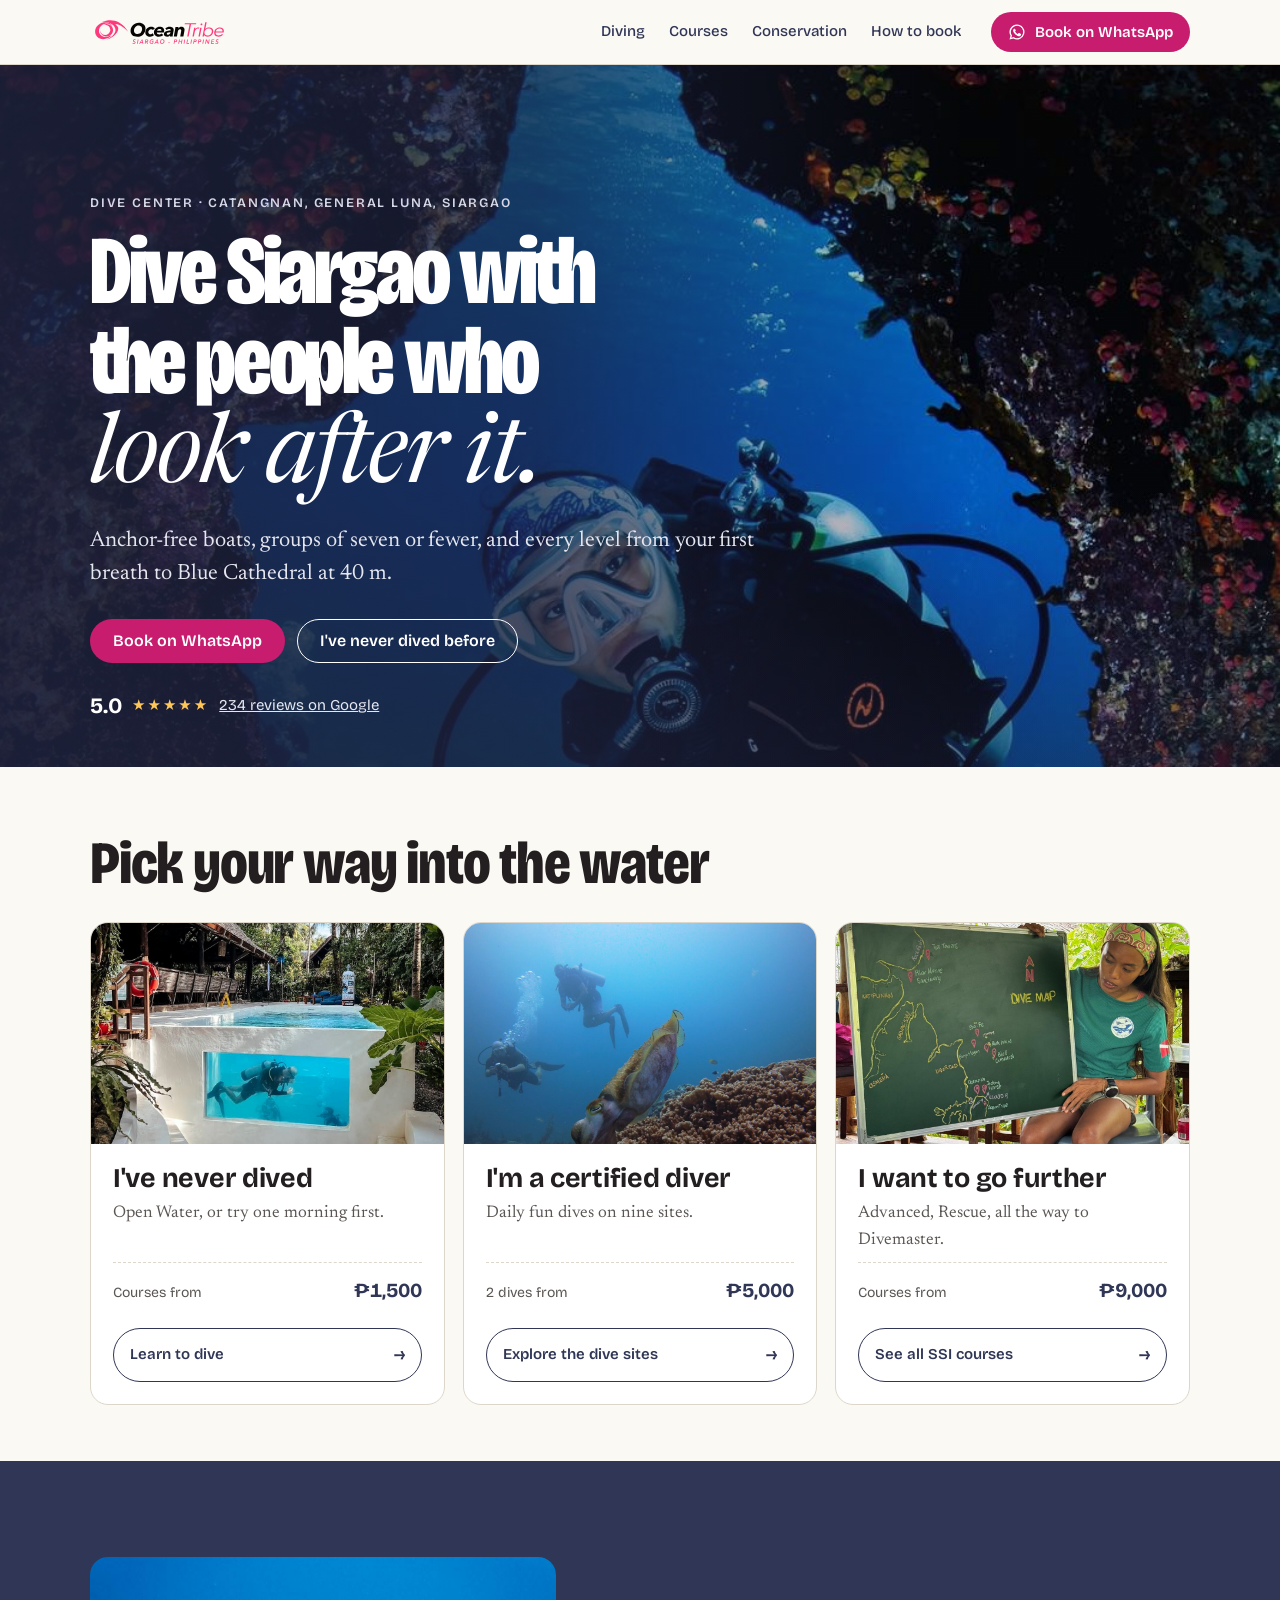
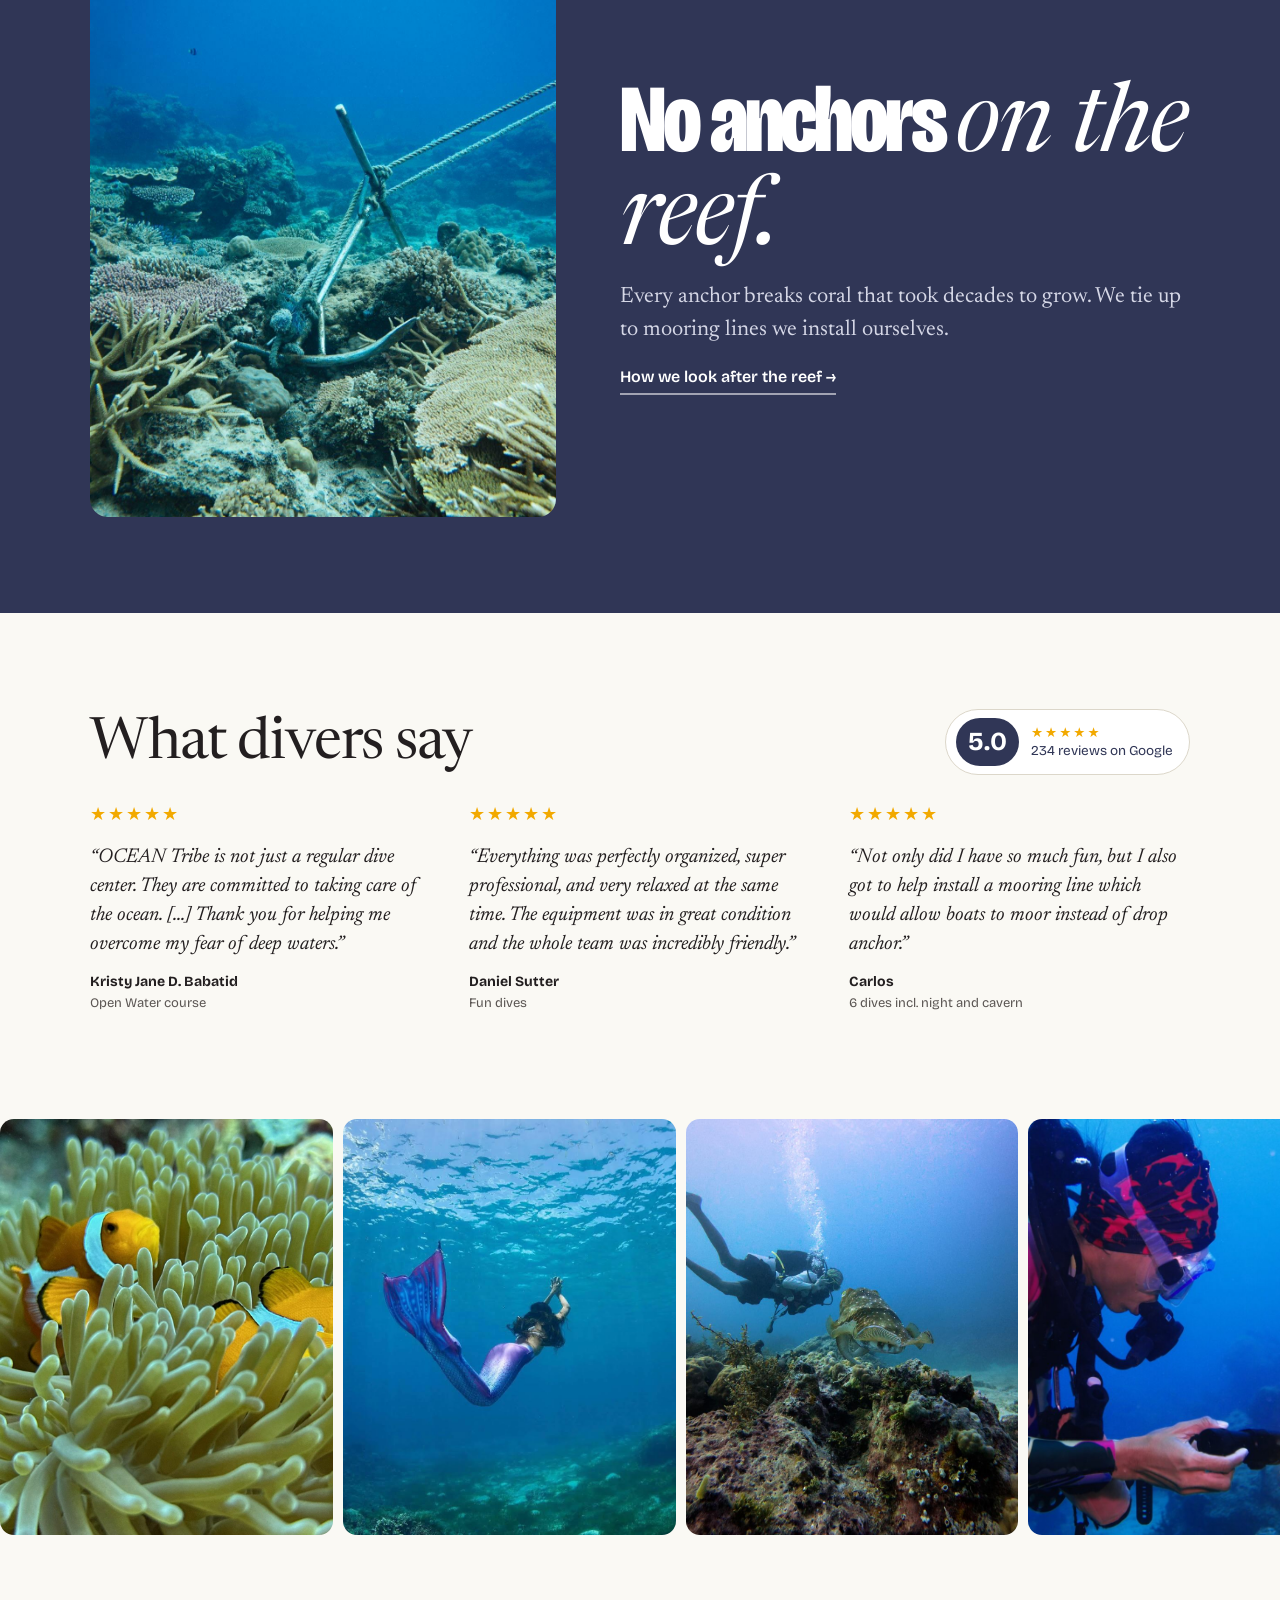
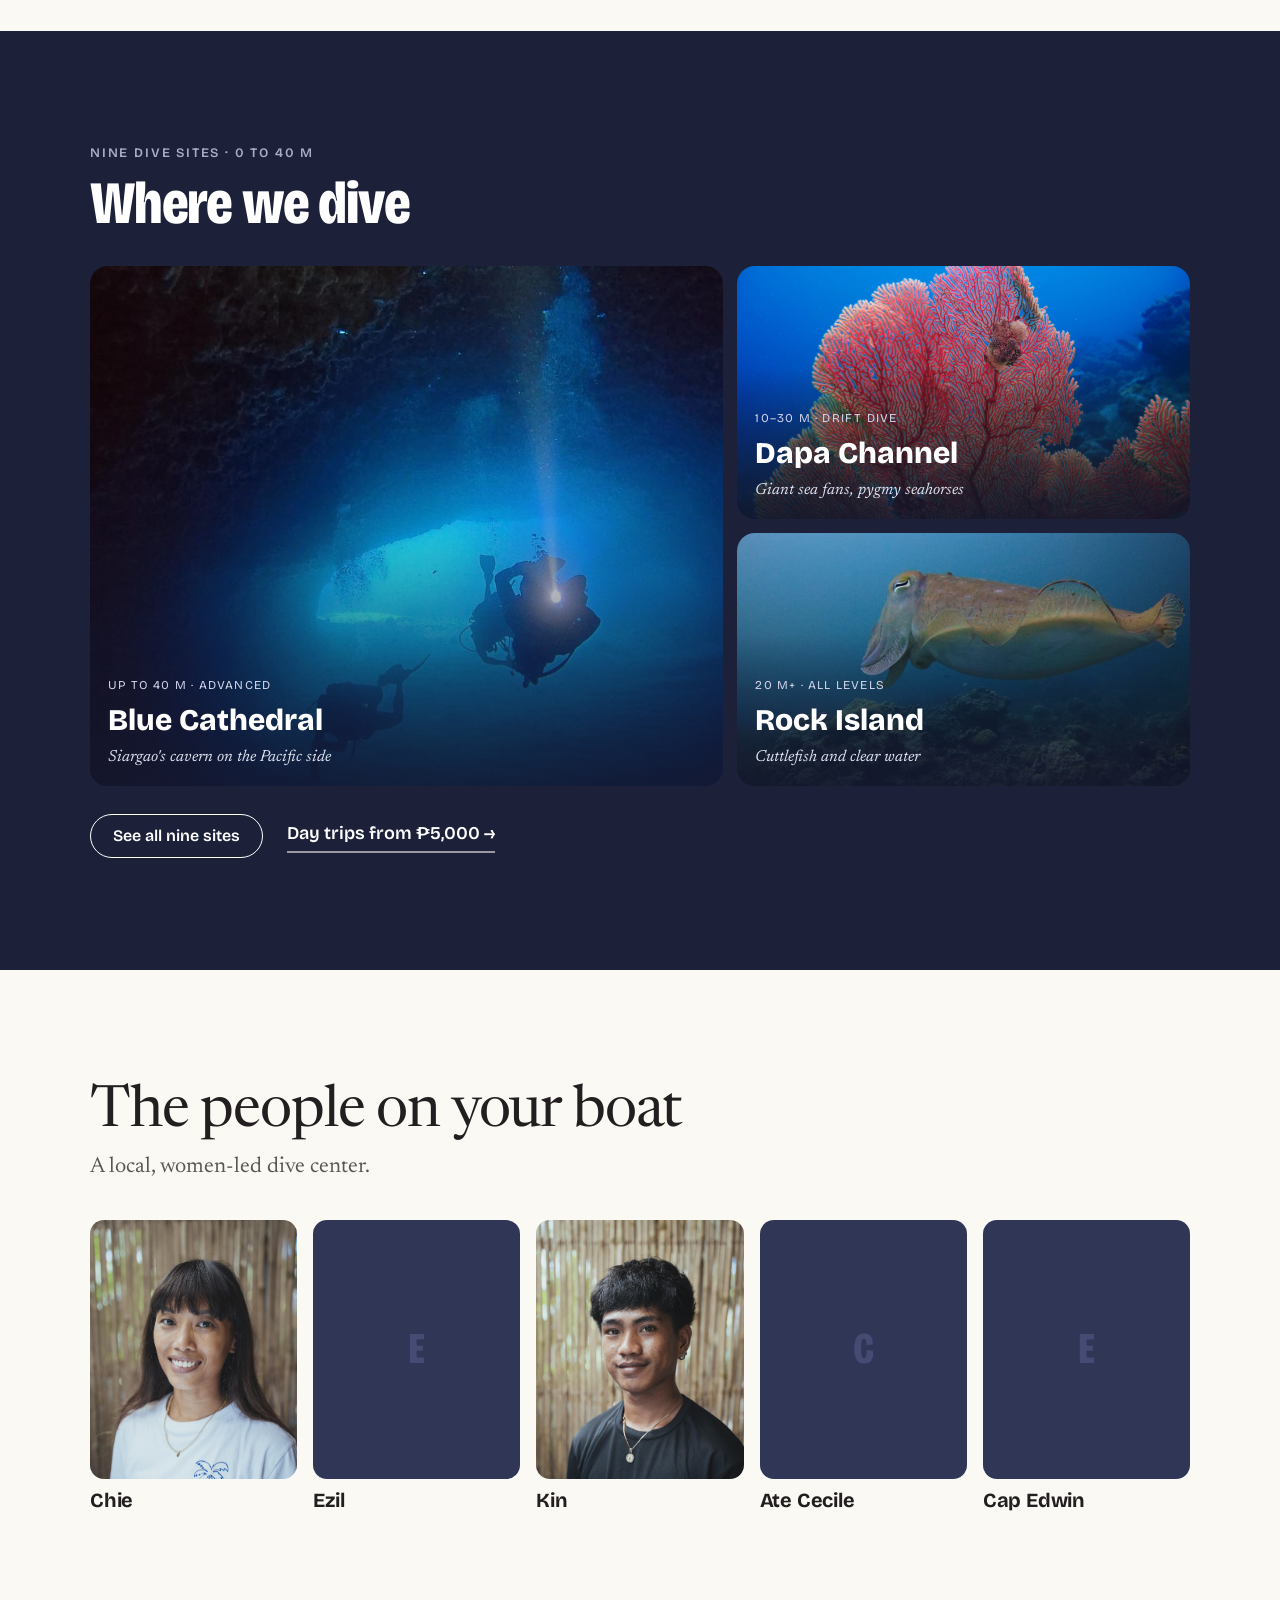
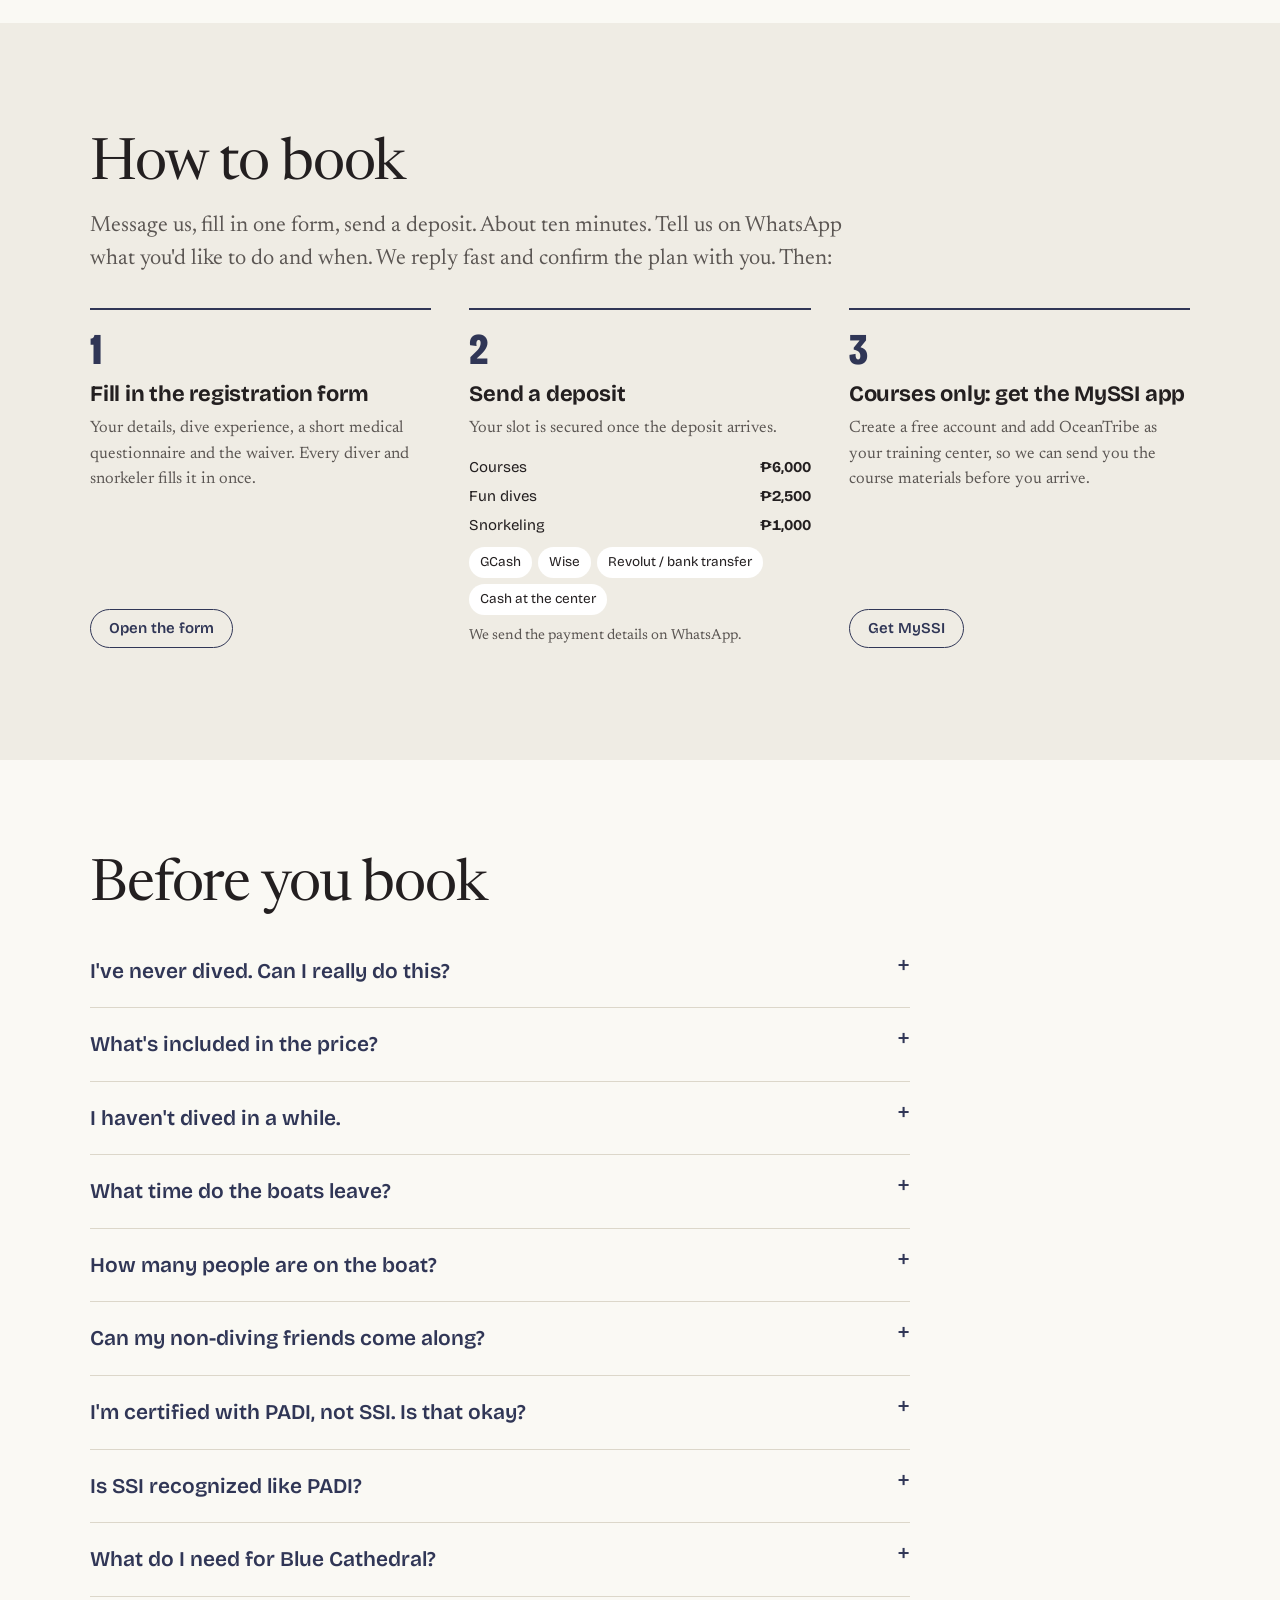
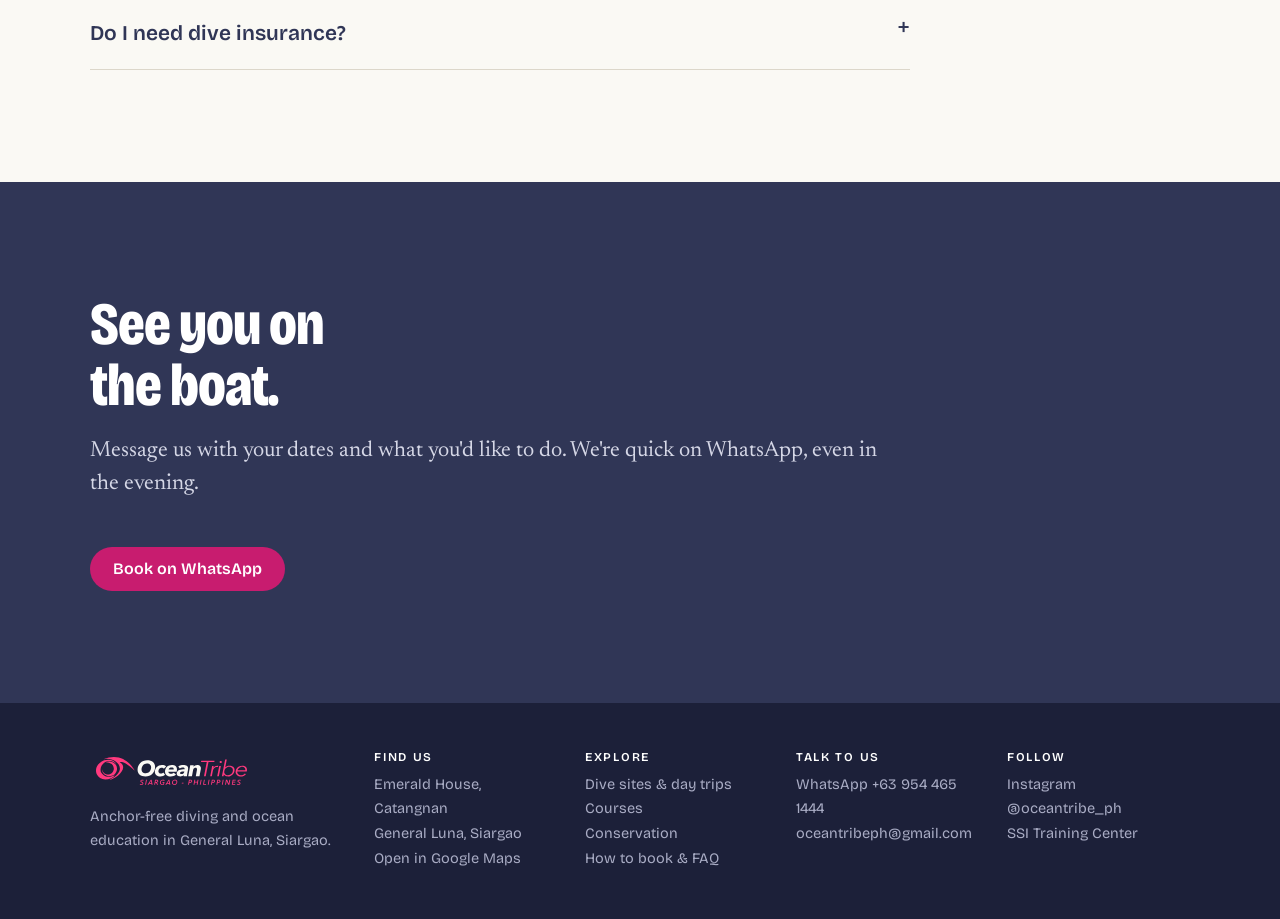
==== index.html @ 2aad30b2 "Home page: add doctype and mobile viewport Co-Authored-By: Claude Opus 5.5 <noreply@anthropic.com> C" ====
<!doctype html>
<html lang="en"><head><meta charset="utf-8"><meta name="viewport" content="width=device-width,initial-scale=1,viewport-fit=cover"><title>OceanTribe Siargao</title>
<meta name="description" content="Dive Siargao with OceanTribe: anchor-free boats, small groups, SSI courses from Try Scuba to Divemaster, in Catangnan, General Luna.">
<link rel="icon" href="img/logo-mark.svg" type="image/svg+xml">
<link rel="preconnect" href="https://fonts.googleapis.com">
<link rel="preconnect" href="https://fonts.gstatic.com" crossorigin>
<link rel="stylesheet" href="https://fonts.googleapis.com/css2?family=Bricolage+Grotesque:opsz,wdth,wght@12..96,75..100,300..800&family=Newsreader:ital,opsz,wght@0,6..72,300..600;1,6..72,300..500&display=swap">
<link rel="stylesheet" href="styles.css">
</head><body>
<header class="site-head">
  <div class="wrap head-row">
    <a class="logo" href="index.html" aria-label="OceanTribe Siargao, back to top"><img src="img/logo-wide-siargao-dark.svg" alt="OceanTribe Siargao"></a>
    <nav class="nav" aria-label="Main">
      <a href="diving.html">Diving</a>
      <a href="courses.html">Courses</a>
      <a href="conservation.html">Conservation</a>
      <a href="index.html#book">How to book</a>
    </nav>
    <a class="btn btn-wa" href="https://wa.me/639544651444?text=Hi%20OceanTribe!%20I%27d%20like%20to%20book%20a%20dive." target="_blank" rel="noopener">
      <svg viewBox="0 0 24 24" fill="currentColor" aria-hidden="true"><path d="M12 2a10 10 0 0 0-8.6 15.1L2 22l5-1.3A10 10 0 1 0 12 2Zm0 18.2a8.2 8.2 0 0 1-4.2-1.2l-.3-.2-3 .8.8-2.9-.2-.3A8.2 8.2 0 1 1 12 20.2Zm4.5-6.1c-.2-.1-1.5-.7-1.7-.8-.2-.1-.4-.1-.6.1l-.8 1c-.1.2-.3.2-.5.1a6.7 6.7 0 0 1-3.3-2.9c-.2-.4.2-.4.7-1.3.1-.2 0-.3 0-.4l-.8-1.8c-.2-.5-.4-.4-.6-.4h-.5a1 1 0 0 0-.7.3 3 3 0 0 0-.9 2.2 5.2 5.2 0 0 0 1.1 2.7 11.8 11.8 0 0 0 4.5 4c1.7.7 2.3.8 3.2.6.5-.1 1.5-.6 1.7-1.2.2-.6.2-1.1.2-1.2-.1-.1-.3-.2-.5-.3Z"/></svg>
      <span class="lbl-long">Book on WhatsApp</span><span class="lbl-short">Book</span></a>
  </div>
  <nav class="subnav" aria-label="Sections">
    <a href="diving.html">Diving</a><a href="courses.html">Courses</a><a href="conservation.html">Conservation</a><a href="index.html#book">Book</a>
  </nav>
</header>

<main id="top">
<section class="hero" aria-label="Welcome">
    <picture>
      <source media="(min-width: 760px)" srcset="img/p02.jpg">
      <img src="img/p03.jpg" alt="A diver in a pink sea whip garden on a blue Siargao wall">
    </picture>
    <div class="wrap hero-inner">
      <p class="eyebrow">Dive center · Catangnan, General Luna, Siargao</p>
      <h1>Dive Siargao with the people who <em>look after it.</em></h1>
      <p class="lede">Anchor-free boats, groups of seven or fewer, and every level from your first breath to Blue Cathedral at 40 m.</p>
      <div class="hero-cta">
        <a class="btn btn-wa" href="https://wa.me/639544651444?text=Hi%20OceanTribe!%20I%27d%20like%20to%20book%20a%20dive." target="_blank" rel="noopener">Book on WhatsApp</a>
        <a class="btn btn-ghost" href="courses.html">I've never dived before</a>
      </div>
      <p class="stars"><b>5.0</b><span class="s" aria-hidden="true">★★★★★</span><a href="https://www.google.com/maps/place/Ocean+Tribe+Dive+Center/@9.8078009,126.165637,17z/data=!4m6!3m5!1s0x3304090036056f11:0x4c43a69e7b7e8809!8m2!3d9.8102603!4d126.1649299!16s%2Fg%2F11x1c6w_49" target="_blank" rel="noopener">234 reviews on Google</a></p>
    </div>
  </section>

  <section class="wrap doors" aria-labelledby="doors-h">
    <h2 id="doors-h" style="margin-top:10px">Pick your way into the water</h2>
    <div class="door-grid">
      <a class="door" href="courses.html">
        <img src="img/p36.jpg" alt="A student diver seen through the window of the dive center pool" loading="lazy" style="object-position:50% 60%">
        <div class="door-body">
          <h3>I've never dived</h3>
          <p>Open Water, or try one morning first.</p>
          <div class="from"><span>Courses from</span><b class="num">₱1,500</b></div>
          <span class="go">Learn to dive</span>
        </div>
      </a>
      <a class="door" href="diving.html">
        <img src="img/p35.jpg" alt="Two divers following a cuttlefish over the reef" loading="lazy" style="object-position:50% 40%">
        <div class="door-body">
          <h3>I'm a certified diver</h3>
          <p>Daily fun dives on nine sites.</p>
          <div class="from"><span>2 dives from</span><b class="num">₱5,000</b></div>
          <span class="go">Explore the dive sites</span>
        </div>
      </a>
      <a class="door" href="courses.html#go-further">
        <img src="img/p16.jpg" alt="An instructor explaining a dive plan on a chalkboard map" loading="lazy">
        <div class="door-body">
          <h3>I want to go further</h3>
          <p>Advanced, Rescue, all the way to Divemaster.</p>
          <div class="from"><span>Courses from</span><b class="num">₱9,000</b></div>
          <span class="go">See all SSI courses</span>
        </div>
      </a>
    </div>
  </section>
<section class="reef-band" id="reef" aria-labelledby="reef-h">
    <div class="wrap reef-grid">
      <figure class="reef-photo"><img src="img/p25.jpg" alt="A mooring line fixed to a helix anchor on the reef" loading="lazy"></figure>
      <div class="stack">
        
        <p class="big-claim" id="reef-h">No anchors <span>on the reef.</span></p>
        <p class="lede">Every anchor breaks coral that took decades to grow. We tie up to mooring lines we install ourselves.</p>
        <a class="reef-link" href="conservation.html">How we look after the reef</a>
      </div>
    </div>
  </section>

  <section class="reviews" aria-labelledby="rev-h">
    <div class="wrap">
      <div class="rev-head">
        <div><h2 id="rev-h" class="serif-h">What divers say</h2></div>
        <a class="rev-score" href="https://www.google.com/maps/place/Ocean+Tribe+Dive+Center/@9.8078009,126.165637,17z/data=!4m6!3m5!1s0x3304090036056f11:0x4c43a69e7b7e8809!8m2!3d9.8102603!4d126.1649299!16s%2Fg%2F11x1c6w_49" target="_blank" rel="noopener"><b>5.0</b><span><span class="s" aria-hidden="true">★★★★★</span>234 reviews on Google</span></a>
      </div>
      <div class="rev-row rev3">
        <figure class="rev"><span class="s" aria-label="5 stars">★★★★★</span><blockquote>“OCEAN Tribe is not just a regular dive center. They are committed to taking care of the ocean. […] Thank you for helping me overcome my fear of deep waters.”</blockquote><figcaption><b>Kristy Jane D. Babatid</b><span>Open Water course</span></figcaption></figure>
        <figure class="rev"><span class="s" aria-label="5 stars">★★★★★</span><blockquote>“Everything was perfectly organized, super professional, and very relaxed at the same time. The equipment was in great condition and the whole team was incredibly friendly.”</blockquote><figcaption><b>Daniel Sutter</b><span>Fun dives</span></figcaption></figure>
        <figure class="rev"><span class="s" aria-label="5 stars">★★★★★</span><blockquote>“Not only did I have so much fun, but I also got to help install a mooring line which would allow boats to moor instead of drop anchor.”</blockquote><figcaption><b>Carlos</b><span>6 dives incl. night and cavern</span></figcaption></figure>
      </div>
    </div>
  </section>

  <section class="strip" aria-label="Photos from our dives">
    <div class="strip-row">
      <img src="img/p19.jpg" alt="Anemonefish in a sea anemone" loading="lazy"><img src="img/p13.jpg" alt="A mermaid swimmer over the reef" loading="lazy"><img src="img/p26.jpg" alt="A diver meeting a cuttlefish" loading="lazy"><img src="img/p33.jpg" alt="A diver lighting up a red sea fan" loading="lazy" style="object-position:72% 50%"><img src="img/p28.jpg" alt="A diver with a torch in a crevice" loading="lazy"><img src="img/p34.jpg" alt="A diver checking coral up close with a magnifier" loading="lazy">
    </div>
  </section>

  <section class="block deep highlights" aria-labelledby="hl-h">
    <div class="wrap">
      <p class="eyebrow">Nine dive sites · 0 to 40 m</p>
      <h2 id="hl-h" style="margin-top:10px">Where we dive</h2>
      <div class="hl-grid">
        <a class="hl big" href="diving.html#site-8"><img src="img/p04.jpg" alt="Divers inside the Blue Cathedral cavern" loading="lazy"><span class="hl-t"><small>Up to 40 m · Advanced</small><b>Blue Cathedral</b><em>Siargao's cavern on the Pacific side</em></span></a>
        <a class="hl" href="diving.html#site-7"><img src="img/p29.jpg" alt="A giant red sea fan in Dapa Channel" loading="lazy"><span class="hl-t"><small>10–30 m · Drift dive</small><b>Dapa Channel</b><em>Giant sea fans, pygmy seahorses</em></span></a>
        <a class="hl" href="diving.html#site-4"><img src="img/p31.jpg" alt="A cuttlefish hovering over the reef at Rock Island" loading="lazy"><span class="hl-t"><small>20 m+ · All levels</small><b>Rock Island</b><em>Cuttlefish and clear water</em></span></a>
      </div>
      <div class="hl-links"><a class="btn btn-out" href="diving.html">See all nine sites</a><a class="text-link" href="diving.html#prices">Day trips from ₱5,000</a></div>
    </div>
  </section>

  <section class="block team team-home" id="team" aria-labelledby="team-h">
    <div class="wrap">
      
      <h2 id="team-h" class="serif-h">The people on your boat</h2><p class="lede team-lede">A local, women-led dive center.</p>
      <div class="team-grid">
        <div class="person"><div class="ph"><img src="img/p07.jpg" alt="Chie" loading="lazy"></div><p class="role">Owner · Instructor</p><h3>Chie</h3><p>Started OceanTribe in Siargao and still leads dives most days.</p></div>
        <div class="person"><div class="ph"><span aria-hidden="true">E</span></div><p class="role">Operations</p><h3>Ezil</h3><p>Welcoming, friendly and always happy to help. Your first hello at the front desk.</p></div>
        <div class="person"><div class="ph"><img src="img/p21.jpg" alt="Kin" loading="lazy"></div><p class="role">Head of dive logistics</p><h3>Kin</h3><p>Our OceanTribe scholar. Went from non-diver to diver and is on his way to Divemaster.</p></div>
        <div class="person"><div class="ph"><span aria-hidden="true">C</span></div><p class="role">Maintenance</p><h3>Ate Cecile</h3><p>Keeps the place running before anyone asks. The caring auntie of the dive center.</p></div>
        <div class="person"><div class="ph"><span aria-hidden="true">E</span></div><p class="role">Boat captain</p><h3>Cap Edwin</h3><p>The steadiest hands on the water. Reliable one hundred and one percent.</p></div>
      </div>
    </div>
  </section>
<section class="block" id="book" aria-labelledby="book-h">
    <div class="wrap">
      <h2 id="book-h" class="serif-h">How to book</h2>
      <p class="lede">Message us, fill in one form, send a deposit. About ten minutes. Tell us on WhatsApp what you'd like to do and when. We reply fast and confirm the plan with you. Then:</p>
      <ol class="steps">
        <li>
          <h3>Fill in the registration form</h3>
          <p>Your details, dive experience, a short medical questionnaire and the waiver. Every diver and snorkeler fills it in once.</p>
          <a class="btn btn-out" href="https://tally.so/r/3jVJ7E" target="_blank" rel="noopener">Open the form</a>
        </li>
        <li>
          <h3>Send a deposit</h3>
          <p>Your slot is secured once the deposit arrives.</p>
          <div class="dep"><span>Courses</span><b>₱6,000</b><span>Fun dives</span><b>₱2,500</b><span>Snorkeling</span><b>₱1,000</b></div>
          <div class="pay"><span>GCash</span><span>Wise</span><span>Revolut / bank transfer</span><span>Cash at the center</span></div>
          <p style="font-size:14.5px">We send the payment details on WhatsApp.</p>
        </li>
        <li>
          <h3>Courses only: get the MySSI app</h3>
          <p>Create a free account and add OceanTribe as your training center, so we can send you the course materials before you arrive.</p>
          <a class="btn btn-out" href="https://www.divessi.com/en/join-ssi/register-free/myssi-app" target="_blank" rel="noopener">Get MySSI</a>
        </li>
      </ol>
    </div>
  </section>
  <section class="block" id="faq" aria-labelledby="faq-h">
    <div class="wrap">
      
      <h2 id="faq-h" class="serif-h" style="margin-bottom:18px">Before you book</h2>
      <div class="faq">
        <details><summary>I've never dived. Can I really do this?</summary><p>Yes. Basic Diver is made for people with no experience. You start in the pool and only go to the ocean once you feel comfortable, with your instructor beside you.</p></details>
        <details><summary>What's included in the price?</summary><p>All scuba gear, the boat and the marine fee. Extras like a torch or a dive computer on fun dives are ₱300 each.</p></details>
        <details><summary>I haven't dived in a while.</summary><p>If your last dive was more than six months ago, we suggest the Scuba Refresher: one pool session and two ocean dives for ₱6,500.</p></details>
        <details><summary>What time do the boats leave?</summary><p>Usually around 9:00 in the morning and 13:30 in the afternoon. If there's a Basic Diver on the trip, the day starts at 8:00 with the pool session.</p></details>
        <details><summary>How many people are on the boat?</summary><p>Never more than seven divers per trip.</p></details>
        <details><summary>Can my non-diving friends come along?</summary><p>Yes. A boat ride is ₱1,000, and guided snorkeling is ₱1,500.</p></details>
        <details><summary>I'm certified with PADI, not SSI. Is that okay?</summary><p>Yes. We welcome divers from PADI, SSI, SDI, CMAS, NAUI and others. Bring your card or upload it in the registration form.</p></details>
        <details><summary>Is SSI recognized like PADI?</summary><p>Yes. SSI certifications are recognized by dive centers around the world, and we welcome PADI divers on every trip. The skills and depth limits of an SSI Open Water Diver match what other agencies teach at that level.</p></details>
        <details><summary>What do I need for Blue Cathedral?</summary><p>An Advanced certification, good air consumption, and a check dive with us beforehand so you know our gear, boat and procedures.</p></details>
        <details><summary>Do I need dive insurance?</summary><p>We strongly recommend it. The registration form asks whether your insurance covers diving.</p></details>
      </div>
    </div>
  </section>
<section class="block closing" aria-labelledby="close-h">
    <div class="wrap stack">
      <h2 id="close-h">See you on the boat.</h2>
      <p class="lede">Message us with your dates and what you'd like to do. We're quick on WhatsApp, even in the evening.</p>
      <div class="hero-cta"><a class="btn btn-wa" href="https://wa.me/639544651444?text=Hi%20OceanTribe!%20I%27d%20like%20to%20book%20a%20dive." target="_blank" rel="noopener">Book on WhatsApp</a></div>
    </div>
  </section>
</main>

<footer class="foot">
  <div class="wrap foot-grid">
    <div><img src="img/logo-wide-siargao-light.svg" alt="OceanTribe Siargao"><p>Anchor-free diving and ocean education in General Luna, Siargao.</p></div>
    <div><h4>Find us</h4><p>Emerald House, Catangnan<br>General Luna, Siargao</p><p><a href="https://www.google.com/maps/place/Ocean+Tribe+Dive+Center/@9.8078009,126.165637,17z/data=!4m6!3m5!1s0x3304090036056f11:0x4c43a69e7b7e8809!8m2!3d9.8102603!4d126.1649299!16s%2Fg%2F11x1c6w_49" target="_blank" rel="noopener">Open in Google Maps</a></p></div>
    <div><h4>Explore</h4><p><a href="diving.html">Dive sites &amp; day trips</a><br><a href="courses.html">Courses</a><br><a href="conservation.html">Conservation</a><br><a href="index.html#book">How to book &amp; FAQ</a></p></div>
    <div><h4>Talk to us</h4><p>WhatsApp <span class="sel">+63 954 465 1444</span></p><p class="sel">oceantribeph@gmail.com</p></div>
    <div><h4>Follow</h4><p><a href="https://www.instagram.com/oceantribe_ph/" target="_blank" rel="noopener">Instagram @oceantribe_ph</a></p><p>SSI Training Center</p></div>
  </div>
</footer>

<a class="fab" href="https://wa.me/639544651444?text=Hi%20OceanTribe!%20I%27d%20like%20to%20book%20a%20dive." target="_blank" rel="noopener" aria-label="Message us on WhatsApp"><svg viewBox="0 0 24 24" fill="currentColor" aria-hidden="true"><path d="M12 2a10 10 0 0 0-8.6 15.1L2 22l5-1.3A10 10 0 1 0 12 2Zm0 18.2a8.2 8.2 0 0 1-4.2-1.2l-.3-.2-3 .8.8-2.9-.2-.3A8.2 8.2 0 1 1 12 20.2Zm4.5-6.1c-.2-.1-1.5-.7-1.7-.8-.2-.1-.4-.1-.6.1l-.8 1c-.1.2-.3.2-.5.1a6.7 6.7 0 0 1-3.3-2.9c-.2-.4.2-.4.7-1.3.1-.2 0-.3 0-.4l-.8-1.8c-.2-.5-.4-.4-.6-.4h-.5a1 1 0 0 0-.7.3 3 3 0 0 0-.9 2.2 5.2 5.2 0 0 0 1.1 2.7 11.8 11.8 0 0 0 4.5 4c1.7.7 2.3.8 3.2.6.5-.1 1.5-.6 1.7-1.2.2-.6.2-1.1.2-1.2-.1-.1-.3-.2-.5-.3Z"/></svg></a>
<script src="script.js"></script>

</body></html>
---- styles.css ----
:root{
  color-scheme: light;
  --navy:#303656;
  --deep:#1c2039;
  --deep-2:#262b4a;
  --ow:#faf9f4;
  --sand:#efece4;
  --line:#dcd7ca;
  --ink:#231f20;
  --muted:#5b5653;
  --pink:#c81c6f;
  --pink-bright:#ff4f8f;
  --on-deep:#eceaf2;
  --on-deep-muted:#a9acc4;
  --display:"Bricolage Grotesque", "Arial Narrow", system-ui, sans-serif;
  --serif:"Newsreader", Georgia, "Times New Roman", serif;
  --gutter:clamp(16px, 4vw, 40px);
  --wrap:1180px;
}
*{box-sizing:border-box}
html{scroll-behavior:smooth}
@media (prefers-reduced-motion: reduce){html{scroll-behavior:auto}}
body{margin:0;background:var(--ow);color:var(--ink);font-family:var(--serif);font-size:18px;line-height:1.55;-webkit-font-smoothing:antialiased}
img{max-width:100%;display:block}
a{color:inherit}
a:focus-visible,button:focus-visible{outline:3px solid var(--pink-bright);outline-offset:3px;border-radius:4px}
.wrap{max-width:var(--wrap);margin-inline:auto;padding-inline:var(--gutter)}
h1,h2,h3,h4{font-family:var(--display);margin:0;text-wrap:balance;line-height:1.02;letter-spacing:-.02em}
h2{font-size:clamp(34px,5.4vw,60px);font-weight:800;font-variation-settings:"wdth" 80}
h3{font-size:clamp(22px,2.4vw,27px);font-weight:700;letter-spacing:-.01em;line-height:1.1}
p{margin:0}
.eyebrow{font-family:var(--display);font-size:13px;font-weight:600;letter-spacing:.14em;text-transform:uppercase;color:var(--pink)}
.lede{font-size:clamp(19px,2vw,22px);line-height:1.5;max-width:36em;color:var(--muted)}
.num{font-family:var(--display);font-variant-numeric:tabular-nums}

/* prototype strip */
.proto{background:var(--ink);color:#e9e6de;font-family:var(--display);font-size:12.5px;letter-spacing:.02em;text-align:center;padding:7px var(--gutter)}
.proto b{color:var(--pink-bright);font-weight:600}

/* header */
.site-head{position:sticky;top:env(safe-area-inset-top,0px);z-index:20;background:rgba(250,249,244,.94);backdrop-filter:saturate(1.2) blur(10px);-webkit-backdrop-filter:saturate(1.2) blur(10px);border-bottom:1px solid var(--line)}
.head-row{display:flex;align-items:center;gap:20px;height:64px}
.head-row .logo img{height:34px;width:auto}
.nav{display:flex;gap:4px;margin-left:auto;font-family:var(--display);font-size:15px;font-weight:500}
.nav a{text-decoration:none;padding:8px 10px;border-radius:999px;color:var(--navy)}
.nav a:hover{background:var(--sand)}
.btn{display:inline-flex;align-items:center;gap:9px;font-family:var(--display);font-weight:600;font-size:16px;text-decoration:none;border-radius:999px;padding:13px 22px;line-height:1;border:1.5px solid transparent;transition:transform .15s ease, background .15s ease}
.btn:hover{transform:translateY(-1px)}
.btn-wa{background:var(--pink);color:#fff}
.btn-wa:hover{background:#b0165f}
.btn-ghost{border-color:currentColor;color:inherit}
.btn svg{width:18px;height:18px;flex:none}
.head-row .btn{padding:10px 16px;font-size:15px}
@media (max-width:980px){.nav{display:none}.head-row .btn{margin-left:auto}}
.subnav{display:none;gap:6px;overflow-x:auto;padding:0 var(--gutter) 10px;scrollbar-width:none;font-family:var(--display);font-size:14px}
.subnav::-webkit-scrollbar{display:none}
.subnav a{flex:none;text-decoration:none;color:var(--navy);border:1px solid var(--line);border-radius:999px;padding:6px 12px;background:var(--ow)}
@media (max-width:980px){.subnav{display:flex}}

/* hero */
.hero{position:relative;color:#fff;background:var(--deep);overflow:hidden}
.hero picture img{position:absolute;inset:0;width:100%;height:100%;object-fit:cover;object-position:50% 35%}
.hero::after{content:"";position:absolute;inset:0;background:linear-gradient(180deg,rgba(28,32,57,.1) 0%,rgba(28,32,57,.35) 35%,rgba(28,32,57,.92) 100%)}
@media (min-width:760px){.hero::after{background:linear-gradient(90deg,rgba(28,32,57,.9) 0%,rgba(28,32,57,.7) 42%,rgba(28,32,57,.05) 75%),linear-gradient(180deg,transparent 60%,rgba(28,32,57,.5))}}
.hero-inner{position:relative;z-index:1;min-height:clamp(560px,78vh,760px);display:flex;flex-direction:column;justify-content:flex-end;padding-block:48px 44px}
.hero .eyebrow{color:#ffd1e3}
.hero h1{font-size:clamp(46px,7.6vw,100px);font-weight:800;font-variation-settings:"wdth" 75;line-height:.92;letter-spacing:-.035em;margin-top:14px;max-width:13ch}
.hero h1 em{font-family:var(--serif);font-style:italic;font-weight:400;letter-spacing:-.02em;font-variation-settings:normal}
.hero .lede{color:#e6e6ef;margin-top:20px;max-width:32em}
.hero-cta{display:flex;flex-wrap:wrap;gap:12px;margin-top:28px}
.hero-cta .btn-ghost{color:#fff}
.stars{display:flex;align-items:center;gap:10px;margin-top:26px;font-family:var(--display);font-size:15px;color:#e6e6ef}
.stars b{font-size:22px;color:#fff}
.stars span.s{color:#ffc75a;letter-spacing:2px}
.stars a{color:#e6e6ef}

/* three doors */
.doors{padding-block:64px 24px}
.door-grid{display:grid;grid-template-columns:repeat(3,1fr);gap:18px;margin-top:28px}
@media (max-width:860px){.door-grid{grid-template-columns:1fr}}
.door{display:flex;flex-direction:column;background:#fff;border:1px solid var(--line);border-radius:18px;overflow:hidden;text-decoration:none}
.door img{aspect-ratio:16/10;object-fit:cover;width:100%}
.door-body{padding:20px 22px 22px;display:flex;flex-direction:column;gap:8px;flex:1}
.door-body p{color:var(--muted);font-size:17px}
.door .from{margin-top:auto;padding-top:12px;display:flex;justify-content:space-between;align-items:baseline;border-top:1px dashed var(--line);font-family:var(--display);font-size:14px;color:var(--muted)}
.door .from b{font-size:20px;color:var(--navy)}
.door:hover h3{color:var(--pink)}
.door .go{display:flex;justify-content:space-between;align-items:center;margin-top:14px;padding:12px 16px;border-radius:999px;background:var(--navy);color:#fff;font-family:var(--display);font-weight:600;font-size:15px;transition:background .15s ease}
.door .go::after{content:"→";font-size:18px;transition:transform .15s ease}
.door:hover .go{background:var(--pink)}
.door:hover .go::after{transform:translateX(4px)}
.door{transition:transform .15s ease, box-shadow .15s ease}
.door:hover{transform:translateY(-2px);box-shadow:0 10px 28px rgba(48,54,86,.12)}
@media (prefers-reduced-motion: reduce){.door,.door .go::after{transition:none}.door:hover{transform:none}}


/* section base */
section.block{padding-block:clamp(64px,9vw,112px)}
.split{display:grid;grid-template-columns:1.05fr 1fr;gap:clamp(28px,5vw,64px);align-items:start}
@media (max-width:900px){.split{grid-template-columns:1fr}}
.stack{display:flex;flex-direction:column;gap:18px}

/* reviews */
.reviews{padding-block:clamp(56px,8vw,96px)}
.rev-head{display:flex;flex-wrap:wrap;justify-content:space-between;align-items:flex-end;gap:16px}
.rev-score{display:flex;align-items:center;gap:12px;text-decoration:none;font-family:var(--display);color:var(--navy);border:1px solid var(--line);border-radius:999px;padding:8px 16px 8px 10px;background:#fff}
.rev-score b{font-size:26px;background:var(--navy);color:#fff;border-radius:999px;padding:4px 12px}
.rev-score span{display:flex;flex-direction:column;font-size:13.5px;line-height:1.3}
.s{color:#f2a900;letter-spacing:2px}
.rev-row{display:grid;grid-auto-flow:column;grid-auto-columns:minmax(280px,1fr);gap:16px;margin-top:28px;overflow-x:auto;scroll-snap-type:x mandatory;padding-bottom:10px;scrollbar-width:thin}
@media (min-width:1100px){.rev-row{grid-auto-flow:row;grid-template-columns:repeat(5,1fr);overflow:visible}}
.rev{margin:0;scroll-snap-align:start;display:flex;flex-direction:column;gap:12px;background:#fff;border:1px solid var(--line);border-radius:16px;padding:20px}
.rev blockquote{margin:0;font-size:17px;line-height:1.45;font-style:italic;color:var(--ink)}
.rev figcaption{margin-top:auto;display:flex;flex-direction:column;font-family:var(--display);font-size:14px}
.rev figcaption span{color:var(--muted);font-size:13px}
section[id],[id="morning"]{scroll-margin-top:80px}
@media (max-width:980px){section[id]{scroll-margin-top:118px}}
/* course ladder */
.ladder{display:grid;grid-template-columns:repeat(4,1fr);gap:16px;margin-top:36px;align-items:start}
@media (min-width:1001px){.tier{margin-top:calc(var(--i) * 28px)}}
@media (max-width:1000px){.ladder{grid-template-columns:1fr 1fr}}
@media (max-width:620px){.ladder{grid-template-columns:1fr}}
.tier{display:flex;flex-direction:column;gap:10px;border-top:3px solid var(--navy);padding-top:14px}
.tier-n{font-family:var(--display);font-weight:800;font-size:22px;color:var(--navy);font-variation-settings:"wdth" 80}
.tier-d{font-size:15px;color:var(--muted);margin-bottom:4px}
.crs{background:#fff;border:1px solid var(--line);border-radius:14px;padding:14px 16px;display:flex;flex-direction:column;gap:8px}
.crs header{display:flex;justify-content:space-between;align-items:baseline;gap:10px}
.crs h4{font-size:17px;font-weight:700;line-height:1.2}
.crs header b{font-size:16px;white-space:nowrap}
.crs p{font-size:15px;color:var(--muted);line-height:1.45}
.chips{display:flex;flex-wrap:wrap;gap:5px}
.chips span{font-family:var(--display);font-size:12px;font-weight:500;background:var(--sand);border-radius:999px;padding:3px 9px;color:var(--navy)}
.crs.star{background:var(--navy);border-color:var(--navy);color:#fff}
.crs.star p{color:#d5d7e6}
.crs.star .chips span{background:#454b73;color:#fff}
.crs.star h4::after{content:"Most popular";display:block;margin-top:4px;font-size:11px;letter-spacing:.1em;text-transform:uppercase;color:var(--pink-bright);font-weight:600}
.crs{padding:0;gap:0;overflow:hidden}
.crs-top{all:unset;box-sizing:border-box;display:flex;flex-direction:column;gap:8px;padding:14px 16px 14px;cursor:pointer;position:relative;width:100%}
.crs-top:focus-visible{outline:3px solid var(--pink-bright);outline-offset:-3px;border-radius:14px}
.crs-top header{padding-right:0}
.crs-top>p{padding-right:34px}
.ctog{position:absolute;right:14px;bottom:14px;width:26px;height:26px;border-radius:50%;border:1.5px solid var(--line);display:grid;place-items:center;font-family:var(--display);font-size:18px;line-height:1;color:var(--navy);transition:transform .2s ease, background .2s ease}
.crs-top:hover .ctog{border-color:var(--pink)}
.crs-top[aria-expanded="true"] .ctog{transform:rotate(45deg);background:var(--pink);border-color:var(--pink);color:#fff}
.crs.star .ctog{border-color:#5a608a;color:#fff}
.crs-more{padding:0 16px 16px;display:flex;flex-direction:column;gap:10px;border-top:1px dashed var(--line);padding-top:12px}
.crs-more[hidden]{display:none}
.crs.star .crs-more{border-color:#454b73}
.crs-more p{font-size:15px;color:var(--muted);line-height:1.45}
.crs.star .crs-more p{color:#d5d7e6}
.needs b{font-family:var(--display);color:var(--navy)}
.crs.star .needs b{color:#fff}
.crs-cta{align-self:stretch;justify-content:center;padding:11px 16px;font-size:15px}
.crs-form{font-family:var(--display);font-size:13.5px;text-align:center;color:var(--muted)}
.crs.star .crs-form{color:#d5d7e6}
@media (prefers-reduced-motion: reduce){.ctog{transition:none}}
/* courses: the descent */
.courses{position:relative;overflow:hidden;isolation:isolate;background:var(--ow)}
.courses>.wrap{position:relative;z-index:1}
.sea{position:absolute;inset:0;z-index:0;pointer-events:none;
  background:
    linear-gradient(180deg,var(--ow) 0,var(--ow) 170px,rgba(250,249,244,.85) 220px,rgba(250,249,244,.55) 275px,rgba(250,249,244,.25) 330px,rgba(250,249,244,.08) 380px,rgba(250,249,244,0) 420px),
    linear-gradient(90deg,#faf9f4 0%,#e4e5ec 18%,#aeb2c8 38%,#6a7098 55%,#3d4366 75%,#262b4a 100%)}
@media (max-width:1000px){.sea{background:linear-gradient(180deg,#faf9f4 0%,#faf9f4 10%,#e4e5ec 22%,#aeb2c8 40%,#6a7098 57%,#3d4366 75%,#262b4a 100%)}}
#bubbles{position:absolute;inset:0;width:100%;height:100%}
.darken{position:absolute;inset:0;background:var(--deep);opacity:calc(var(--p,0) * .3);transition:opacity .2s linear;-webkit-mask-image:linear-gradient(180deg,transparent 0,transparent 30%,#000 100%);mask-image:linear-gradient(180deg,transparent 0,transparent 30%,#000 100%)}
.courses .tier{border-top:0;padding-top:0}
@media (min-width:1001px){.courses .ladder{margin-top:72px}}
.tier-head{display:flex;flex-direction:column;gap:4px;padding:10px 2px 8px;border-top:2px solid currentColor;color:#fff}
.courses .tier-n{color:inherit;font-size:clamp(24px,2.4vw,30px);display:flex;flex-wrap:wrap;align-items:baseline;gap:4px 10px}
.tier-m{font-family:var(--display);font-size:12.5px;font-weight:600;letter-spacing:.1em;text-transform:uppercase;color:inherit;opacity:.85;font-variation-settings:normal}
.courses .tier-d{color:inherit;opacity:.9;margin:0;font-size:15px}
.courses .tier[style*="--i:0"] .tier-head,.courses .tier[style*="--i:1"] .tier-head{color:var(--navy)}
.courses .fine{font-style:italic;position:relative;background:rgba(28,32,57,.55);color:#d5d7e6;border-radius:12px;padding:12px 16px;margin-top:32px}
#prices .prow{display:block}
.prow-top{all:unset;box-sizing:border-box;display:grid;grid-template-columns:1fr auto 30px;gap:4px 14px;align-items:baseline;width:100%;cursor:pointer;padding:2px 0}
.prow-top:focus-visible{outline:3px solid var(--pink-bright);outline-offset:3px;border-radius:6px}
.prow-top .d{grid-column:1/3}
.prow-top .ctog{position:static;grid-column:3;grid-row:1/3;align-self:center;justify-self:end}
.prow-top:hover .n{color:var(--pink)}
.prow-top[aria-expanded="true"] .ctog{transform:rotate(45deg);background:var(--pink);border-color:var(--pink);color:#fff}
.prow-more{display:flex;flex-direction:column;gap:10px;padding:12px 0 6px}
.prow-more[hidden]{display:none}
.prow-more p{font-size:15.5px;color:var(--muted);max-width:34em}
.prow-more a:not(.btn){color:var(--navy)}
.prow-cta{display:flex;flex-wrap:wrap;align-items:center;gap:10px 16px}
.prow-cta .btn{padding:11px 18px;font-size:15px}
.site-cta{grid-column:1/-1;display:flex;flex-wrap:wrap;align-items:center;gap:10px 16px;padding-top:4px}
.site-cta .btn{padding:11px 18px;font-size:15px}
.site-cta span{font-family:var(--display);font-size:13.5px;color:var(--on-deep-muted)}
/* restructure */
.lbl-short{display:none}
@media (max-width:980px){.head-row .lbl-long{display:none}.head-row .lbl-short{display:inline}.head-row .btn{padding:9px 16px}}
@media (max-width:760px){.fab{display:grid;opacity:0;pointer-events:none;transform:translateY(12px);transition:opacity .2s ease, transform .2s ease}.fab.show{opacity:1;pointer-events:auto;transform:none}}
.reef-band{background:var(--navy);color:#fff;padding-block:clamp(56px,8vw,96px);margin-top:48px}
.reef-grid{display:grid;grid-template-columns:.9fr 1.1fr;gap:clamp(28px,5vw,64px);align-items:center}
@media (max-width:860px){.reef-grid{grid-template-columns:1fr}}
.reef-photo{margin:0;position:relative}
.reef-photo img{border-radius:18px;aspect-ratio:4/5;object-fit:cover;width:100%;max-height:560px}
@media (max-width:860px){.reef-photo img{aspect-ratio:4/3}}
.reef-photo figcaption{position:absolute;left:14px;right:14px;bottom:14px;font-family:var(--display);font-size:13px;background:rgba(28,32,57,.72);border-radius:10px;padding:8px 12px}
.reef-band .eyebrow{color:var(--pink-bright)}
.reef-band .big-claim{color:#fff}
.reef-band .big-claim span{color:var(--pink-bright)}
.reef-band .lede{color:#d5d7e6}
.reef-link{align-self:flex-start;font-family:var(--display);font-weight:600;font-size:16px;color:#fff;text-decoration:none;border-bottom:2px solid var(--pink-bright);padding-bottom:3px}
.reef-link::after{content:" ↓"}
.cons-intro{max-width:44em}
.cons-intro .lede b{color:var(--navy)}
.courses-top{display:grid;grid-template-columns:1.3fr 1fr;gap:clamp(24px,4vw,56px);align-items:end}
@media (max-width:860px){.courses-top{grid-template-columns:1fr}}
.courses-photos{display:grid;grid-template-columns:1fr 1fr;gap:10px}
.courses-photos img{border-radius:14px;aspect-ratio:4/5;object-fit:cover;width:100%}
.courses-photos img:first-child{margin-top:28px}
@media (max-width:860px){.courses-photos img{aspect-ratio:1/1}}
.mini-day{list-style:none;margin:0;padding:0;display:flex;flex-direction:column;border-top:1px solid var(--line)}
.mini-day li{display:grid;grid-template-columns:52px 1fr;gap:10px;padding:7px 0;border-bottom:1px solid var(--line);font-size:14.5px;color:var(--muted)}
.mini-day time{font-family:var(--display);font-weight:700;color:var(--navy);font-variant-numeric:tabular-nums}
/* first day timeline */
button.opt{font:inherit;text-align:left;cursor:pointer;color:inherit}
.opt .more{font-family:var(--display);font-size:14px;font-weight:600;color:var(--pink);margin-top:4px}
.opt .more::after{content:" ↓"}
.opt[aria-expanded="true"] .more::after{content:" ↑"}
.opt[aria-expanded="true"]{border-color:var(--pink)}
.surface{display:flex;flex-wrap:wrap;align-items:center;gap:8px;font-family:var(--display);font-size:15px;color:var(--muted)}
.surface a{text-decoration:none;border:1px solid var(--line);border-radius:999px;padding:6px 12px;color:var(--navy);background:#fff}
.surface a:hover{border-color:var(--pink)}

.choice{display:grid;grid-template-columns:1.25fr 1fr;gap:12px}
@media (max-width:560px){.choice{grid-template-columns:1fr}}
.opt{display:flex;flex-direction:column;gap:6px;text-decoration:none;border:1.5px solid var(--line);border-radius:16px;padding:18px;background:#fff;transition:border-color .15s ease}
.opt:hover{border-color:var(--pink)}
.opt.main{background:var(--navy);border-color:var(--navy);color:#fff}
.opt.main p{color:#d5d7e6}
.opt p{font-size:16px;color:var(--muted)}
.opt b{font-size:22px;margin-top:auto;padding-top:6px}
.opt .tag{align-self:flex-start;font-family:var(--display);font-size:11.5px;font-weight:600;letter-spacing:.1em;text-transform:uppercase;background:var(--pink);color:#fff;border-radius:999px;padding:3px 9px}

.day{list-style:none;margin:10px 0 0;padding:0;display:flex;flex-direction:column}
.day li{display:grid;grid-template-columns:78px 1fr;gap:16px;padding:16px 0;border-top:1px solid var(--line)}
.day li:last-child{border-bottom:1px solid var(--line)}
.day time{font-family:var(--display);font-weight:700;font-size:20px;color:var(--navy);font-variant-numeric:tabular-nums}
.day h4{font-size:19px;font-weight:700;margin-bottom:3px}
.day p{color:var(--muted);font-size:17px}
.photo-pair{display:grid;grid-template-columns:1fr 1fr;gap:12px}
.photo-pair img{border-radius:14px;aspect-ratio:3/4;object-fit:cover;width:100%}
.photo-pair img:first-child{margin-top:40px}
.note{font-size:16px;color:var(--muted);background:var(--sand);border-radius:12px;padding:14px 16px}
.note b{font-family:var(--display);color:var(--navy)}

/* prices */
.prices{background:var(--sand)}
.price-grid{display:grid;grid-template-columns:repeat(2,1fr);gap:clamp(24px,4vw,48px);margin-top:36px}
@media (max-width:860px){.price-grid{grid-template-columns:1fr}}
.plist h3{display:flex;justify-content:space-between;align-items:baseline;gap:12px;padding-bottom:10px;border-bottom:2px solid var(--navy)}
.plist h3 small{font-family:var(--serif);font-weight:400;font-size:15px;color:var(--muted);letter-spacing:0;font-style:italic}
.prow{display:grid;grid-template-columns:1fr auto;gap:4px 16px;padding:14px 0;border-bottom:1px solid var(--line)}
.prow .n{font-family:var(--display);font-weight:600;font-size:18px;color:var(--navy)}
.prow .p{font-family:var(--display);font-weight:700;font-size:18px;font-variant-numeric:tabular-nums;text-align:right;white-space:nowrap}
.prow .d{grid-column:1/-1;color:var(--muted);font-size:16px}
.prow .ssi{font-size:11px;font-weight:700;letter-spacing:.08em;color:#fff;background:#d7262c;border-radius:3px;padding:2px 5px;margin-right:7px;vertical-align:2px}
.fine{margin-top:22px;font-size:15.5px;color:var(--muted)}
.rent{display:flex;flex-wrap:wrap;gap:8px;margin-top:14px}
.rent span{font-family:var(--display);font-size:14px;border:1px solid var(--line);background:var(--ow);border-radius:999px;padding:6px 12px}
.rent b{font-variant-numeric:tabular-nums}

/* dive sites: deep section */
.deep{background:var(--deep);color:var(--on-deep);position:relative;overflow:hidden}
.deep .eyebrow{color:var(--pink-bright)}
.deep .lede{color:var(--on-deep-muted)}
.deep h2{color:#fff}
.filters{display:flex;flex-wrap:wrap;gap:8px;margin-top:26px}
.filters button{font-family:var(--display);font-size:14px;font-weight:500;color:var(--on-deep);background:transparent;border:1px solid #474d73;border-radius:999px;padding:8px 14px;cursor:pointer}
.filters button[aria-pressed="true"]{background:var(--on-deep);color:var(--deep);border-color:var(--on-deep)}
.gauge{margin-top:28px;overflow-x:auto}
.gauge-inner{min-width:0}
.axis,.site-row{display:grid;grid-template-columns:minmax(210px,1.1fr) 2fr 36px;gap:12px 20px;align-items:center}
.site-row{grid-template-areas:"name track tog" "det det det"}
.site-name{grid-area:name}.track{grid-area:track}.site-detail{grid-area:det}
.tog{grid-area:tog;width:34px;height:34px;border-radius:50%;border:1.5px solid #5a608a;display:grid;place-items:center;color:#fff;font-family:var(--display);font-size:22px;line-height:1;transition:transform .2s ease, background .2s ease, border-color .2s ease}
.site-row:hover .tog{border-color:var(--pink-bright)}
.site-row.open .tog{transform:rotate(45deg);background:var(--pink);border-color:var(--pink)}
@media (prefers-reduced-motion: reduce){.tog{transition:none}}
.axis{font-family:var(--display);font-size:12px;letter-spacing:.08em;color:var(--on-deep-muted);padding-bottom:8px;border-bottom:1px solid #3a4066}
.ticks{position:relative;height:16px}
.ticks span{position:absolute;white-space:nowrap;transform:translateX(-50%);font-variant-numeric:tabular-nums}
.ticks span:first-child{transform:none}
.ticks span:last-child{transform:translateX(-100%)}
.site-row{padding:14px 0;border-bottom:1px solid #2f3456;cursor:pointer}
.site-row[hidden]{display:none}
.site-name{display:flex;align-items:center;gap:12px}
.site-name img{width:52px;height:52px;border-radius:10px;object-fit:cover;flex:none}
.site-name h3{font-size:19px;color:#fff}
.lvl{font-family:var(--display);font-size:12px;color:var(--on-deep-muted);margin-top:3px;display:block}
.track{position:relative;height:30px;background:repeating-linear-gradient(90deg,transparent 0 calc(25% - 1px),#2f3456 calc(25% - 1px) 25%)}
.bar{position:absolute;top:8px;height:14px;border-radius:7px;background:linear-gradient(90deg,#7fb6e0,#3f72b8)}
.bar.adv{background:linear-gradient(90deg,#4f78c4,#ff4f8f)}
.bar.open{-webkit-mask-image:linear-gradient(90deg,#000 70%,transparent);mask-image:linear-gradient(90deg,#000 70%,transparent)}
.bar-label{position:absolute;top:6px;font-family:var(--display);font-size:13px;font-weight:600;color:#fff;white-space:nowrap;font-variant-numeric:tabular-nums}
.site-detail{display:none;grid-template-columns:1fr 1fr;gap:16px 28px;padding:6px 0 8px;font-size:16.5px;color:var(--on-deep-muted)}
.site-row.open .site-detail{display:grid}
.site-detail b{display:block;font-family:var(--display);font-size:12px;letter-spacing:.1em;text-transform:uppercase;color:var(--on-deep);margin-bottom:4px;font-weight:600}
@media (max-width:700px){.site-detail{grid-template-columns:1fr}.axis{grid-template-columns:1fr;gap:10px}.axis>span{display:none}.site-row{grid-template-columns:1fr 36px;grid-template-areas:"name tog" "track track" "det det";gap:10px}}
.gauge-hint{font-family:var(--display);font-size:13px;color:var(--on-deep-muted);margin-top:14px}
.bc{display:grid;grid-template-columns:1fr 1.1fr;gap:0;margin-top:56px;border-radius:20px;overflow:hidden;background:var(--deep-2)}
.bc img{width:100%;height:100%;object-fit:cover;min-height:320px}
.bc-body{padding:clamp(24px,4vw,44px);display:flex;flex-direction:column;gap:14px;justify-content:center}
.bc-body h3{font-size:clamp(28px,3.4vw,40px);font-weight:800;font-variation-settings:"wdth" 80;color:#fff}
.bc-body p{color:var(--on-deep-muted)}
.facts{display:flex;flex-wrap:wrap;gap:8px}
.facts span{font-family:var(--display);font-size:13.5px;border:1px solid #474d73;border-radius:999px;padding:5px 11px;color:var(--on-deep)}
@media (max-width:820px){.bc{grid-template-columns:1fr}.bc img{min-height:240px;max-height:340px}}

/* conservation */
.love{margin:0 0 clamp(48px,7vw,88px);padding:0;max-width:22em}
.love p{font-family:var(--serif);font-style:italic;font-weight:300;font-size:clamp(30px,4.6vw,56px);line-height:1.12;letter-spacing:-.015em;color:var(--navy);text-wrap:balance}

.anchor{display:grid;grid-template-columns:1fr 1fr;gap:clamp(28px,5vw,64px);align-items:center}
@media (max-width:900px){.anchor{grid-template-columns:1fr}}
.anchor-photo{position:relative}
.anchor-photo img{border-radius:18px;aspect-ratio:4/5;object-fit:cover;width:100%}
.anchor-photo figcaption{position:absolute;left:14px;bottom:14px;right:14px;font-family:var(--display);font-size:13px;color:#fff;background:rgba(28,32,57,.72);border-radius:10px;padding:8px 12px}
.big-claim{font-family:var(--display);font-weight:800;font-variation-settings:"wdth" 75;font-size:clamp(46px,8vw,96px);line-height:.88;letter-spacing:-.035em;color:var(--navy)}
.big-claim span{color:var(--pink)}
.community{display:grid;grid-template-columns:repeat(3,1fr);gap:18px;margin-top:56px}
@media (max-width:860px){.community{grid-template-columns:1fr}}
.community figure{margin:0;display:flex;flex-direction:column;gap:12px}
.community img{border-radius:14px;aspect-ratio:4/3;object-fit:cover;width:100%}
.community h4{font-size:19px;font-weight:700}
.community p{font-size:16.5px;color:var(--muted)}
.wiki{display:flex;flex-wrap:wrap;align-items:center;justify-content:space-between;gap:16px;margin-top:40px;padding:22px 24px;border:1.5px solid var(--navy);border-radius:16px}
.wiki p{font-family:var(--display);font-size:18px;font-weight:600;color:var(--navy)}
.wiki .btn{background:var(--navy);color:#fff}

/* team */
.team{background:var(--sand)}
.team-grid{display:grid;grid-template-columns:repeat(5,1fr);gap:16px;margin-top:36px}
@media (max-width:1000px){.team-grid{grid-template-columns:repeat(3,1fr)}}
@media (max-width:620px){.team-grid{grid-template-columns:repeat(2,1fr)}}
.person{display:flex;flex-direction:column;gap:10px}
.person .ph{aspect-ratio:4/5;border-radius:14px;overflow:hidden;background:var(--navy);display:grid;place-items:center}
.person .ph img{width:100%;height:100%;object-fit:cover}
.person .ph span{font-family:var(--display);font-weight:800;font-size:44px;color:#454b73;font-variation-settings:"wdth" 75}
.person h3{font-size:20px}
.person .role{font-family:var(--display);font-size:13px;font-weight:600;letter-spacing:.06em;text-transform:uppercase;color:var(--pink)}
.person p{font-size:16px;color:var(--muted);font-style:italic}

/* booking */
.steps{list-style:none;margin:32px 0 0;padding:0;display:grid;grid-template-columns:repeat(3,1fr);gap:18px;counter-reset:s}
@media (max-width:900px){.steps{grid-template-columns:1fr}}
.steps li{counter-increment:s;background:#fff;border:1px solid var(--line);border-radius:18px;padding:24px;display:flex;flex-direction:column;gap:10px}
.steps li::before{content:counter(s);font-family:var(--display);font-weight:800;font-size:44px;line-height:1;color:var(--pink);font-variation-settings:"wdth" 75}
.steps h3{font-size:22px}
.steps p{font-size:16.5px;color:var(--muted)}
.steps .btn{align-self:flex-start;margin-top:auto;background:var(--navy);color:#fff;padding:11px 18px;font-size:15px}
.dep{display:grid;grid-template-columns:1fr auto;gap:6px 18px;margin-top:4px;font-family:var(--display);font-size:15px}
.dep b{font-variant-numeric:tabular-nums;text-align:right}
.pay{display:flex;flex-wrap:wrap;gap:6px}
.pay span{font-family:var(--display);font-size:13.5px;background:var(--sand);border-radius:999px;padding:5px 11px}

/* faq */
.faq{max-width:820px}
.faq details{border-bottom:1px solid var(--line)}
.faq summary{list-style:none;cursor:pointer;display:flex;justify-content:space-between;gap:16px;padding:20px 0;font-family:var(--display);font-size:clamp(18px,2vw,21px);font-weight:600;color:var(--navy)}
.faq summary::-webkit-details-marker{display:none}
.faq summary::after{content:"+";font-weight:400;font-size:26px;line-height:.8;color:var(--pink);flex:none}
.faq details[open] summary::after{content:"–"}
.faq details p{padding:0 0 20px;color:var(--muted);max-width:40em}

/* closing + footer */
.closing{background:var(--navy);color:#fff;text-align:left}
.closing h2{color:#fff;max-width:14ch}
.closing .lede{color:#d5d7e6}
.foot{background:var(--deep);color:var(--on-deep-muted);font-family:var(--display);font-size:14.5px;padding-block:48px}
.foot-grid{display:grid;grid-template-columns:1.4fr 1fr 1fr 1fr;gap:28px}
@media (max-width:860px){.foot-grid{grid-template-columns:1fr 1fr}}
.foot img{height:40px;width:auto;margin-bottom:14px}
.foot h4{font-size:12px;letter-spacing:.14em;text-transform:uppercase;color:#fff;margin-bottom:10px;font-weight:600}
.foot p,.foot a{color:var(--on-deep-muted);text-decoration:none;line-height:1.7}
.foot a:hover{color:#fff}
.sel{user-select:all}
.fab{position:fixed;right:16px;bottom:calc(16px + env(safe-area-inset-bottom,0px));z-index:30;display:none;width:58px;height:58px;border-radius:50%;background:#25d366;color:#fff;place-items:center;box-shadow:0 8px 24px rgba(0,0,0,.25)}
.fab svg{width:30px;height:30px}
@media (max-width:760px){.fab{display:grid}}

/* multi-page */
.nav a[aria-current="page"]{background:var(--sand);color:var(--ink)}
.subnav a[aria-current="page"]{background:var(--navy);color:#fff;border-color:var(--navy)}
.doors{padding-block:56px 8px}
.door-body p{font-size:17px}
.rev3{grid-auto-columns:minmax(280px,1fr)}
@media (min-width:1100px){.rev-row.rev3{grid-template-columns:repeat(3,1fr)}}
.strip{padding-block:0 clamp(56px,8vw,96px)}
.strip-row{display:grid;grid-auto-flow:column;grid-auto-columns:clamp(220px,26vw,340px);gap:10px;overflow-x:auto;padding-inline:var(--gutter);scroll-snap-type:x mandatory;scrollbar-width:none}
.strip-row::-webkit-scrollbar{display:none}
.strip-row img{aspect-ratio:4/5;object-fit:cover;width:100%;border-radius:14px;scroll-snap-align:start}
.hl-grid{display:grid;grid-template-columns:1.4fr 1fr;grid-template-rows:1fr 1fr;gap:14px;margin-top:32px;min-height:520px}
.hl{position:relative;border-radius:18px;overflow:hidden;display:block;text-decoration:none;color:#fff;min-height:220px}
.hl.big{grid-row:1/3}
.hl img{position:absolute;inset:0;width:100%;height:100%;object-fit:cover;transition:transform .5s ease}
.hl:hover img{transform:scale(1.04)}
.hl::after{content:"";position:absolute;inset:0;background:linear-gradient(180deg,transparent 40%,rgba(20,24,46,.85))}
.hl-t{position:absolute;left:18px;right:18px;bottom:16px;z-index:1;display:flex;flex-direction:column;gap:2px}
.hl-t small{font-family:var(--display);font-size:12px;letter-spacing:.1em;text-transform:uppercase;color:#cfd3ea}
.hl-t b{font-family:var(--display);font-size:clamp(22px,2.4vw,30px);font-weight:800}
.hl-t em{font-size:16px;color:#dfe2f0}
@media (max-width:760px){.hl-grid{grid-template-columns:1fr;grid-template-rows:auto;min-height:0}.hl.big{grid-row:auto;min-height:340px}}
.hl-links{display:flex;flex-wrap:wrap;align-items:center;gap:14px 24px;margin-top:28px}
.text-link{font-family:var(--display);font-weight:600;color:#fff;text-decoration:none;border-bottom:2px solid var(--pink-bright);padding-bottom:3px}
.text-link::after,.reef-link::after{content:" →"}
.team-home .person p{display:none}
@media (max-width:620px){.team-home .team-grid{grid-auto-flow:column;grid-template-columns:none;grid-auto-columns:42%;overflow-x:auto;scroll-snap-type:x mandatory;padding-bottom:6px}.team-home .person{scroll-snap-align:start}}
.next-band{background:var(--sand);padding-block:36px;border-top:1px solid var(--line)}
.nx-grid{display:grid;grid-template-columns:repeat(auto-fit,minmax(220px,1fr));gap:14px}
.nx{display:flex;flex-direction:column;gap:4px;text-decoration:none;background:#fff;border:1px solid var(--line);border-radius:14px;padding:16px 18px}
.nx small{font-family:var(--display);font-size:12px;letter-spacing:.1em;text-transform:uppercase;color:var(--pink)}
.nx b{font-family:var(--display);font-size:20px;color:var(--navy)}
.nx b::after{content:" →"}
.nx:hover{border-color:var(--pink)}
.cons-top{padding-top:0}

/* ===== page hero (subpages) ===== */
.page-hero{position:relative;overflow:hidden;background:var(--deep);color:#fff}
.page-hero img{position:absolute;inset:0;width:100%;height:100%;object-fit:cover}
.page-hero::after{content:"";position:absolute;inset:0;background:linear-gradient(180deg,rgba(28,32,57,.15) 0%,rgba(28,32,57,.25) 40%,rgba(28,32,57,.88) 100%)}
.ph-inner{position:relative;z-index:1;min-height:clamp(340px,52vh,520px);display:flex;flex-direction:column;justify-content:flex-end;gap:12px;padding-block:40px 40px}
.ph-tag{font-family:var(--display);font-size:13px;font-weight:600;letter-spacing:.14em;text-transform:uppercase;color:#d5d7e6}
.page-hero h1{font-size:clamp(44px,7vw,88px);font-weight:800;font-variation-settings:"wdth" 75;line-height:.92;letter-spacing:-.035em;max-width:14ch}
.page-hero h1 em{font-family:var(--serif);font-style:italic;font-weight:400;letter-spacing:-.02em;font-variation-settings:normal}
.ph-lede{font-size:clamp(18px,1.9vw,21px);color:#e6e6ef;max-width:34em}
/* sections that now follow a page hero */
.courses.no-head .sea{background:linear-gradient(90deg,#faf9f4 0%,#e4e5ec 18%,#aeb2c8 38%,#6a7098 55%,#3d4366 75%,#262b4a 100%)}
@media (max-width:1000px){.courses.no-head .sea{background:linear-gradient(180deg,#faf9f4 0%,#e4e5ec 14%,#aeb2c8 34%,#6a7098 54%,#3d4366 74%,#262b4a 100%)}}
.courses.no-head .ladder{margin-top:0}
#sites .lede,#prices .lede,#book .lede{margin-top:0}
#prices .price-grid{margin-top:24px}

/* ===== pink means "book" only ===== */
:root{--accent-2:#6a7098}
a:focus-visible,button:focus-visible,.crs-top:focus-visible,.prow-top:focus-visible{outline-color:#4f78c4}
.eyebrow{color:var(--accent-2)}
.deep .eyebrow,.reef-band .eyebrow{color:#a9acc4}
.hero .eyebrow{color:#d5d7e6}
.proto b{color:#fff}
.door:hover h3{color:var(--navy)}
.door:hover .go{background:var(--deep)}
.crs.star h4::after{color:#b9bee0}
.crs-top:hover .ctog,.prow-top:hover .ctog{border-color:var(--navy)}
.crs-top[aria-expanded="true"] .ctog,.prow-top[aria-expanded="true"] .ctog{background:var(--navy);border-color:var(--navy);color:#fff}
.crs.star .crs-top[aria-expanded="true"] .ctog{background:#fff;border-color:#fff;color:var(--navy)}
.prow-top:hover .n{color:var(--deep);text-decoration:underline;text-underline-offset:4px}
.reef-band .big-claim span,.big-claim span{color:inherit;font-family:var(--serif);font-style:italic;font-weight:400;letter-spacing:-.02em;font-variation-settings:normal}
.reef-link,.text-link{border-bottom-color:rgba(255,255,255,.55)}
.reef-link:hover,.text-link:hover{border-bottom-color:#fff}
.site-row:hover .tog{border-color:#fff}
.site-row.open .tog{background:#fff;border-color:#fff;color:var(--deep)}
.bar.adv{background:linear-gradient(90deg,#8f9ae0,#c9cff5)}
.person .role{color:var(--accent-2)}
.steps li::before{color:var(--navy)}
.faq summary::after{color:var(--navy)}
.tier-m{color:inherit}

/* ===== one closing block ===== */
.close-links{display:flex;flex-wrap:wrap;gap:12px 28px;margin-top:6px}
.closing .text-link{font-size:15.5px}
.foot-grid{grid-template-columns:1.4fr repeat(4,1fr)}
@media (max-width:860px){.foot-grid{grid-template-columns:1fr 1fr}}
@media (max-width:860px){.door img{aspect-ratio:16/8}.door-body{padding:16px 18px 18px}.door .go{margin-top:10px}}
.courses.no-head{padding-top:48px}
#sites.block,#prices.block,#book.block{padding-top:48px}

/* ===== 3) headings with more than one voice ===== */
.serif-h{font-family:var(--serif);font-weight:400;font-style:normal;letter-spacing:-.02em;font-size:clamp(36px,5vw,58px);line-height:1.05;font-variation-settings:normal}
.team-lede{margin-top:8px}

/* ===== 4) fewer boxes ===== */
.rev{background:none;border:0;border-radius:0;padding:0 0 0 0}
.rev-row{gap:clamp(20px,3vw,40px)}
.rev blockquote{font-size:clamp(18px,1.6vw,20px);line-height:1.45}
.steps{gap:clamp(20px,3vw,40px)}
.steps li{background:none;border:0;border-radius:0;border-top:2px solid var(--navy);padding:18px 0 0}
.wiki{border:0;border-top:1px solid var(--line);border-radius:0;padding:24px 0 0}

/* ===== 6) three surfaces ===== */
.team{background:var(--ow)}
#faq{background:var(--ow)}

/* ===== 7) lighter mobile header ===== */
.subnav{-webkit-mask-image:linear-gradient(90deg,#000 82%,transparent);mask-image:linear-gradient(90deg,#000 82%,transparent);padding-right:40px}
@media (max-width:980px){.site-head.compact .subnav{display:none}}

/* ===== 8) day trips with pictures ===== */
.prow-top{grid-template-columns:64px 1fr auto 30px}
.pthumb{grid-row:1/3;width:64px;height:64px;border-radius:12px;object-fit:cover;align-self:center}
.prow-top .n{grid-column:2}
.prow-top .p{grid-column:3}
.prow-top .d{grid-column:2/4}
.prow-top .ctog{grid-column:4}
.prow-more{padding-left:78px}
@media (max-width:520px){.prow-top{grid-template-columns:52px 1fr auto 28px;gap:2px 10px}.pthumb{width:52px;height:52px}.prow-more{padding-left:0}}

/* ===== 9) two button styles: pink = book, outline = everything else ===== */
.btn-out{background:transparent;border:1.5px solid currentColor;color:var(--navy)}
.btn-out:hover{background:rgba(48,54,86,.06)}
.deep .btn-out,.closing .btn-out,.reef-band .btn-out{color:#fff}
.deep .btn-out:hover{background:rgba(255,255,255,.08)}
.steps .btn.btn-out{background:transparent;color:var(--navy)}
.wiki .btn.btn-out{background:transparent;color:var(--navy)}
.door .go{background:transparent;color:var(--navy);border:1.5px solid var(--navy)}
.door:hover .go{background:var(--navy);color:#fff}
#book.block{padding-bottom:24px}
#faq.block{padding-top:48px}

/* private price under the group price (synced with the 2026 price list) */
.pp{display:block;font-family:var(--display);font-size:13px;font-weight:500;color:var(--muted);text-align:right;white-space:nowrap;margin-top:2px}
.crs.star .pp{color:rgba(250,249,244,.72)}

/* v2 restructure */
#book.block{padding-top:clamp(64px,9vw,112px)}
.jump{display:flex;flex-wrap:wrap;gap:8px;margin-top:6px}
.jump a{font-family:var(--display);font-size:14.5px;font-weight:600;text-decoration:none;color:#fff;border:1px solid rgba(255,255,255,.45);border-radius:999px;padding:7px 14px;background:rgba(28,32,57,.25);backdrop-filter:blur(4px)}
.jump a:hover{background:rgba(255,255,255,.14)}
#sites .serif-h{color:#fff;margin-bottom:14px}
#prices .serif-h{margin-bottom:14px}
#blue-cathedral{scroll-margin-top:96px}

.sand-band{background:var(--sand)}
.navy-band{background:var(--navy);color:#fff}
.navy-band .serif-h{color:#fff}
.navy-band .lede{color:#d5d7e6}

.cons-split{display:grid;grid-template-columns:1.1fr .9fr;gap:clamp(28px,5vw,64px);align-items:center}
.cons-split>img{border-radius:18px;width:100%;aspect-ratio:4/3;object-fit:cover}
.cons-split .stack>p:not(.lede){color:var(--muted);max-width:36em}
@media (max-width:860px){.cons-split{grid-template-columns:1fr}}

.parts-wrap{display:grid;grid-template-columns:.75fr 1.25fr;gap:clamp(28px,5vw,72px);align-items:center}
.parts-wrap>img{border-radius:18px;width:100%;aspect-ratio:3/4;object-fit:cover}
@media (max-width:860px){.parts-wrap{grid-template-columns:1fr}.parts-wrap>img{aspect-ratio:4/3;order:2}}
.parts{list-style:none;margin:10px 0 0;padding:0;display:flex;flex-direction:column;gap:26px;counter-reset:p}
.parts li{counter-increment:p;border-top:2px solid var(--navy);padding-top:16px;display:grid;grid-template-columns:52px 1fr;gap:6px 14px}
.parts li::before{content:counter(p);grid-row:1/3;font-family:var(--display);font-weight:800;font-size:42px;line-height:.9;color:var(--navy);font-variation-settings:"wdth" 75}
.parts h3{font-size:22px;color:var(--navy)}
.parts p{font-size:17px;color:var(--muted)}

.stats{display:grid;grid-template-columns:repeat(4,1fr);gap:clamp(18px,3vw,36px);margin-top:36px}
.stats div{border-top:1px solid rgba(255,255,255,.28);padding-top:16px;display:flex;flex-direction:column;gap:10px}
.stats b{font-family:var(--display);font-weight:800;font-size:clamp(36px,4.2vw,54px);line-height:.95;letter-spacing:-.03em;font-variation-settings:"wdth" 75;color:#fff}
.stats span{font-size:16.5px;line-height:1.45;color:#d5d7e6}
@media (max-width:900px){.stats{grid-template-columns:1fr 1fr}}
@media (max-width:480px){.stats{grid-template-columns:1fr}}
.next-up{margin-top:40px}

.gets{list-style:none;margin:0;padding:0;display:flex;flex-direction:column;gap:12px}
.gets li{position:relative;padding-left:24px;font-size:17.5px}
.gets li::before{content:"";position:absolute;left:2px;top:.55em;width:9px;height:9px;border-radius:50%;background:var(--pink)}

#community .lede{margin-top:10px}
.partners-h{margin-top:56px;font-family:var(--display);font-size:13px;font-weight:600;letter-spacing:.14em;text-transform:uppercase;color:var(--muted)}
.partners{display:flex;flex-wrap:wrap;gap:8px;margin-top:12px}
.partners span{font-family:var(--display);font-size:15px;font-weight:500;color:var(--navy);background:var(--ow);border:1px solid var(--line);border-radius:999px;padding:7px 14px}
.tiers{display:grid;grid-template-columns:1fr 1fr;gap:12px}
.tiers>div{background:#fff;border:1px solid var(--line);border-radius:14px;padding:14px 16px;display:flex;flex-direction:column;gap:4px}
.tiers .t-n{font-family:var(--display);font-size:12.5px;font-weight:600;letter-spacing:.12em;text-transform:uppercase;color:var(--muted)}
.tiers b{font-family:var(--display);font-weight:800;font-size:26px;color:var(--navy);letter-spacing:-.01em}
.tiers p:last-child{font-size:15.5px;line-height:1.4;color:var(--muted)}
@media (max-width:420px){.tiers{grid-template-columns:1fr}}
#adopt .hero-cta{display:flex;flex-wrap:wrap;gap:10px}
#adopt .btn-out{color:var(--navy)}
#adopt .fine{font-size:14.5px;color:var(--muted);max-width:36em}
#adopt>.cons-split{align-items:start}
.cost-wrap{margin-top:36px}
.cost{border-top:1px solid var(--line);border-bottom:1px solid var(--line);max-width:760px}
.cost summary{list-style:none;cursor:pointer;display:flex;justify-content:space-between;gap:16px;padding:18px 0;font-family:var(--display);font-size:19px;font-weight:600;color:var(--navy)}
.cost summary::-webkit-details-marker{display:none}
.cost summary::after{content:"+";font-weight:400;font-size:26px;line-height:.8}
.cost[open] summary::after{content:"–"}
.cost table{width:100%;border-collapse:collapse;font-size:16.5px}
.cost td{padding:9px 0;border-top:1px solid var(--line);color:var(--muted)}
.cost td.num{text-align:right;white-space:nowrap;padding-left:16px;color:var(--ink)}
.cost tr.tot td{font-family:var(--display);font-weight:700;color:var(--navy)}
.cost .fine{font-size:14.5px;color:var(--muted);padding:14px 0 20px}
.crew{display:grid;grid-template-columns:repeat(auto-fill,minmax(210px,1fr));gap:10px;margin-top:12px}
.crew div{border-top:1px solid var(--line);padding-top:10px;display:flex;flex-direction:column;gap:2px}
.crew b{font-family:var(--display);font-size:17px;color:var(--navy)}
.crew span{font-size:15px;color:var(--muted);line-height:1.35}
/* bigger site photo when a dive site is open */
.site-name img{transition:opacity .25s ease, transform .25s ease}
.site-row.open .site-name img{opacity:0;transform:scale(.6)}
.site-photo{grid-column:1/-1;margin:4px 0 4px;border-radius:16px;overflow:hidden;aspect-ratio:21/9;background:#2f3456}
.site-photo img{width:100%;height:100%;object-fit:cover;display:block}
.site-row.open .site-photo{animation:siteGrow .45s cubic-bezier(.2,.7,.2,1) both;transform-origin:0 0}
@keyframes siteGrow{from{opacity:0;transform:scale(.18)}to{opacity:1;transform:none}}
@media (max-width:700px){.site-photo{aspect-ratio:4/3}}
@media (prefers-reduced-motion: reduce){.site-row.open .site-photo{animation:none}.site-name img{transition:none}}
.page-hero .hero-cta{margin-top:6px}
.bc-body .site-cta{padding-top:6px}
#book.block{background:var(--sand);padding-block:clamp(64px,9vw,112px)}
#book .pay span{background:#fff}
#faq.block{padding-top:clamp(56px,8vw,96px)}
#book .serif-h{margin-bottom:14px}
.adopt-note{font-size:17.5px;color:var(--ink);max-width:36em}
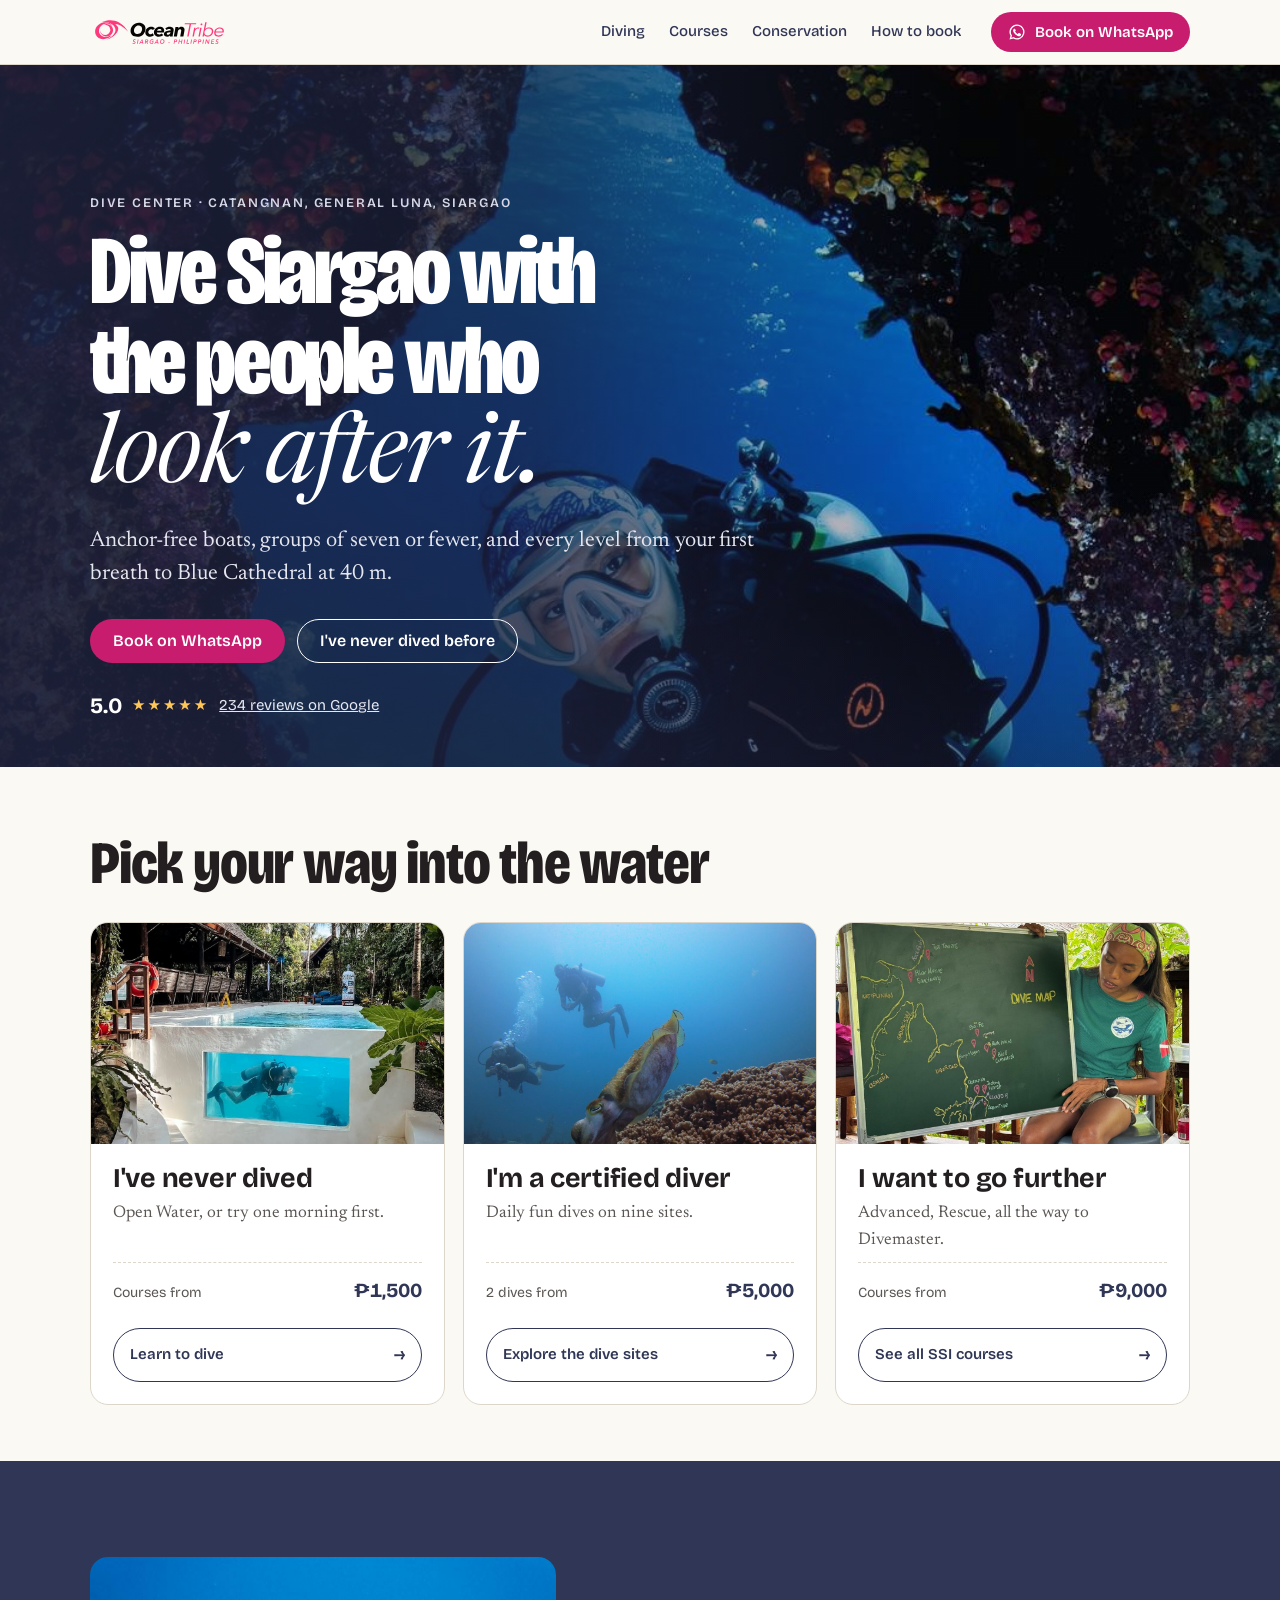
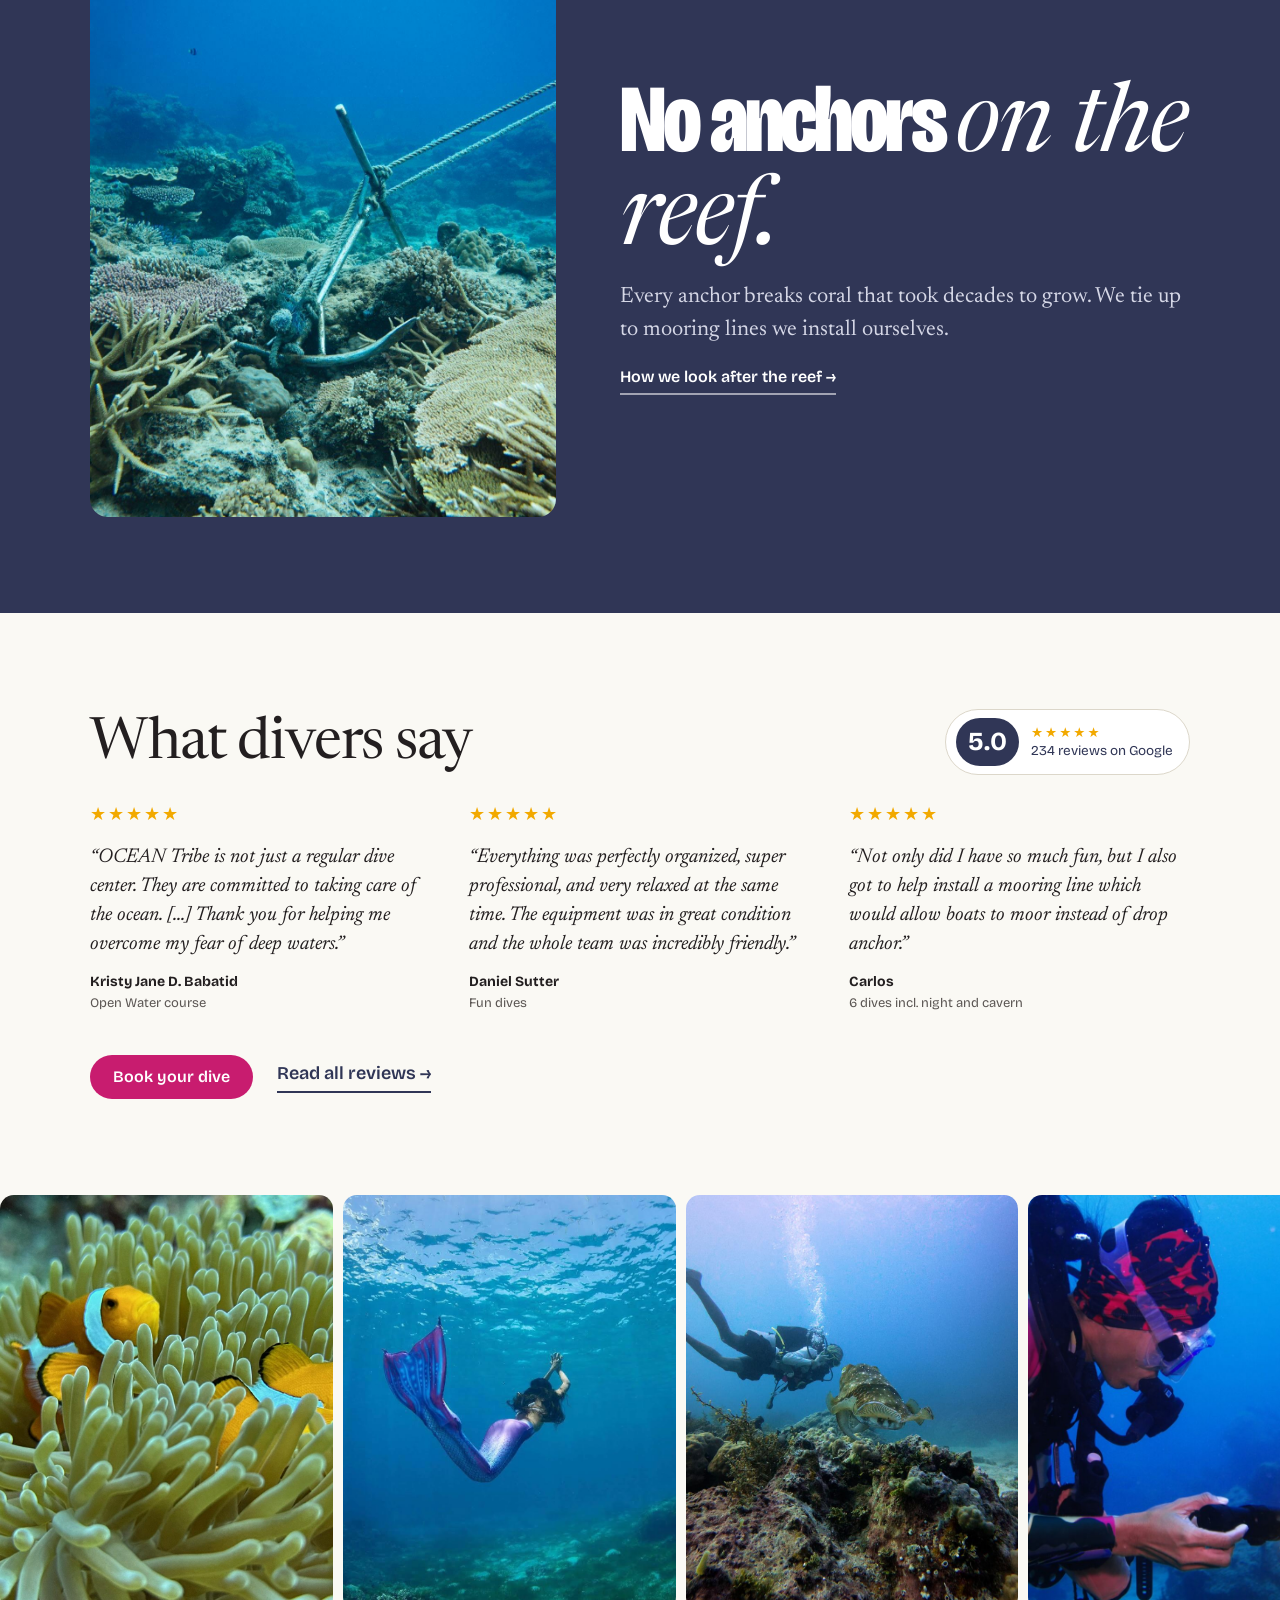
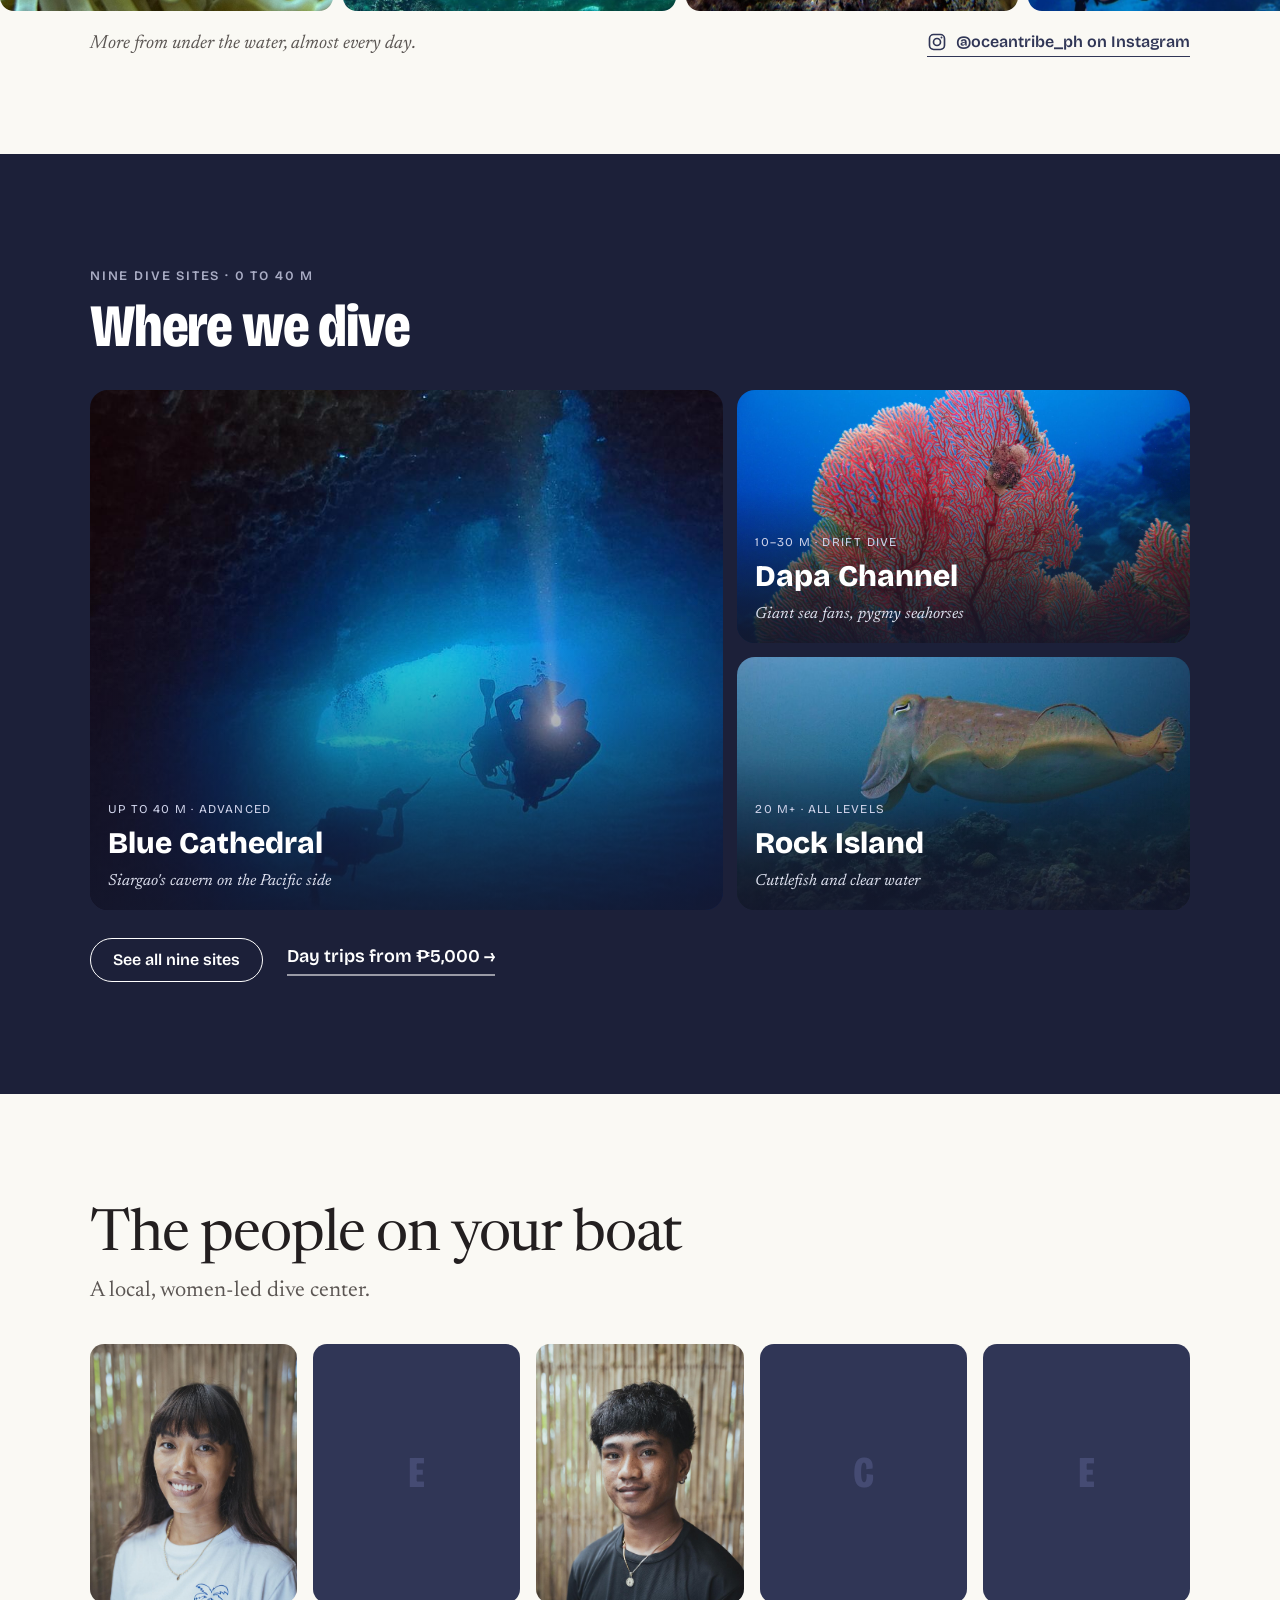
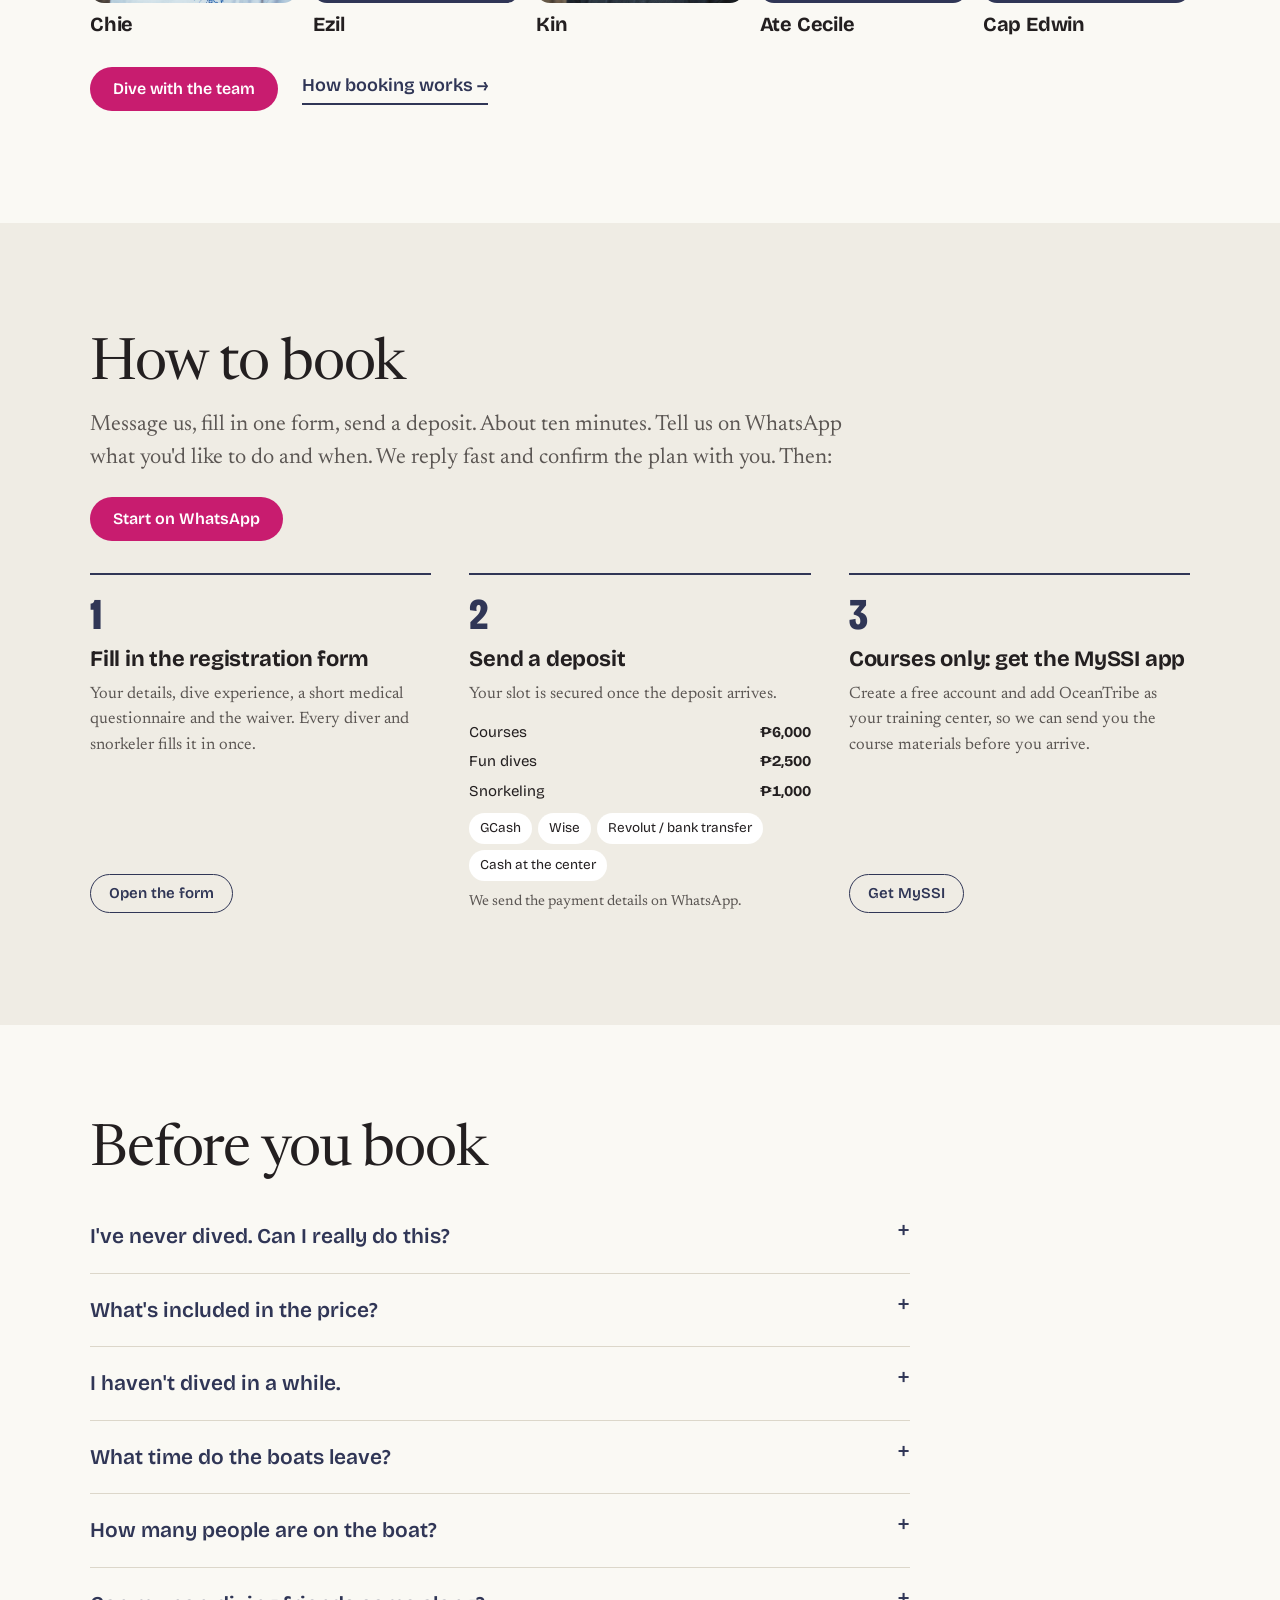
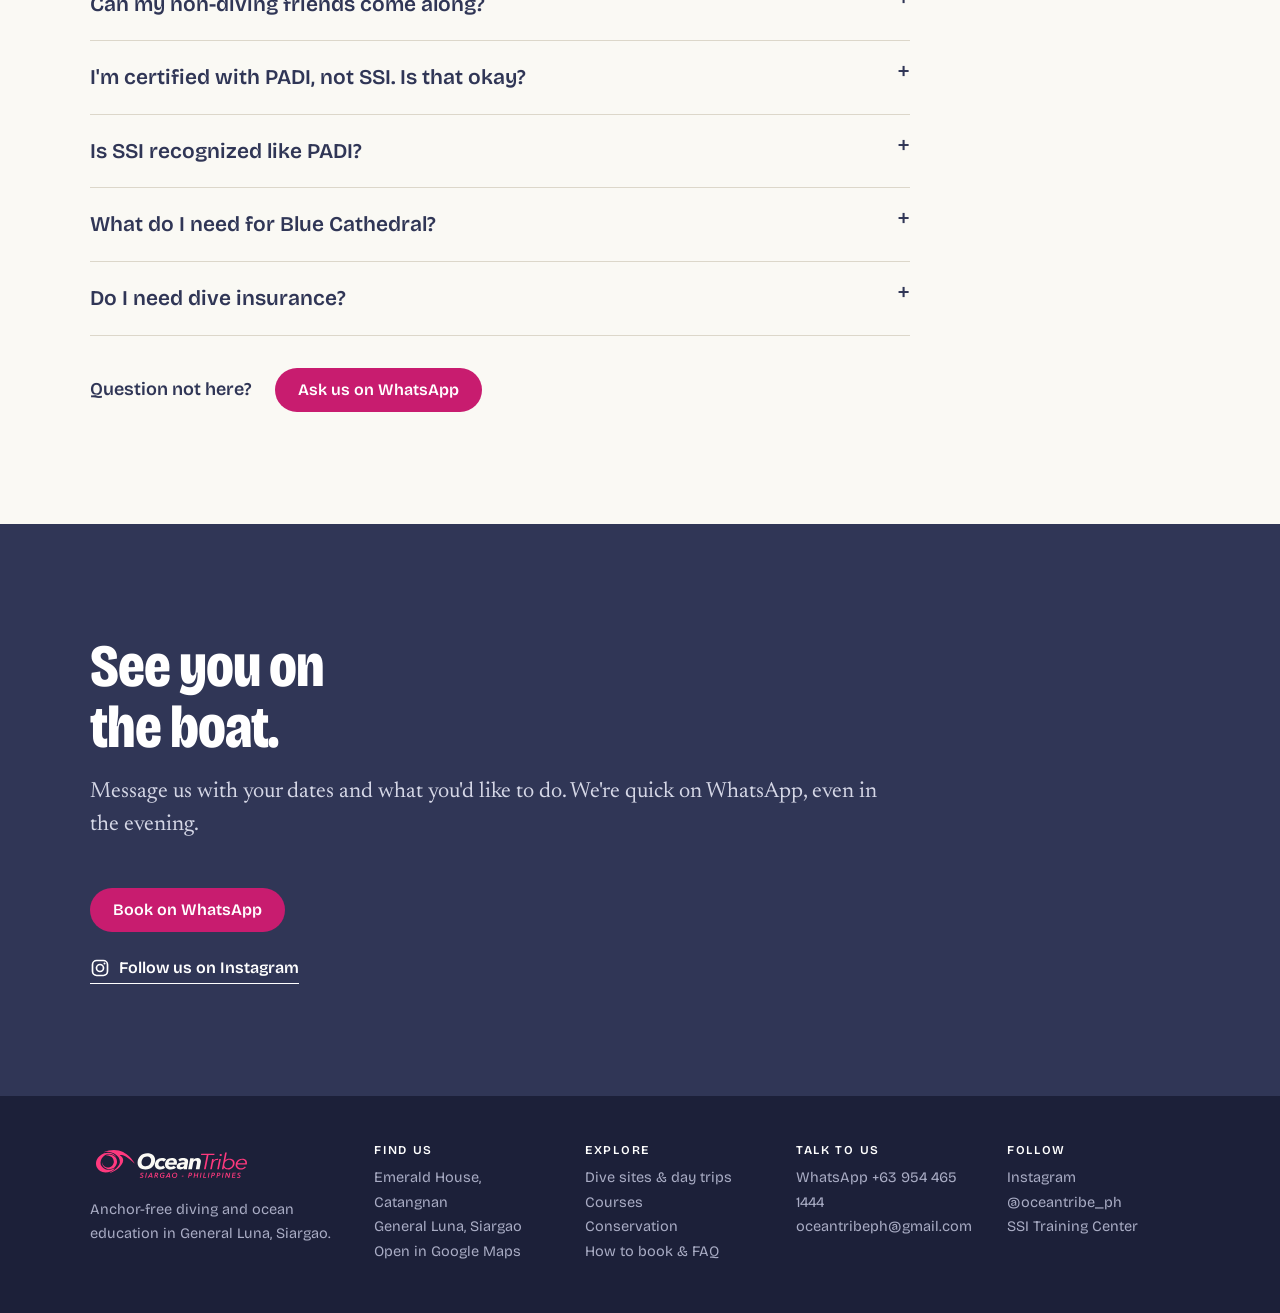
==== commit 62f98f11: "Add Instagram links and booking CTAs at the end of every section Co-Authored-By: Claude Opus 5.5 <no" ====
--- a/index.html
+++ b/index.html
@@ -98,6 +98,7 @@
         <figure class="rev"><span class="s" aria-label="5 stars">★★★★★</span><blockquote>“Everything was perfectly organized, super professional, and very relaxed at the same time. The equipment was in great condition and the whole team was incredibly friendly.”</blockquote><figcaption><b>Daniel Sutter</b><span>Fun dives</span></figcaption></figure>
         <figure class="rev"><span class="s" aria-label="5 stars">★★★★★</span><blockquote>“Not only did I have so much fun, but I also got to help install a mooring line which would allow boats to moor instead of drop anchor.”</blockquote><figcaption><b>Carlos</b><span>6 dives incl. night and cavern</span></figcaption></figure>
       </div>
+      <div class="sec-cta"><a class="btn btn-wa" href="https://wa.me/639544651444?text=Hi%20OceanTribe%21%20I%27d%20like%20to%20book%20a%20dive.%20My%20dates%3A%20" target="_blank" rel="noopener">Book your dive</a><a class="text-link" href="https://www.google.com/maps/place/Ocean+Tribe+Dive+Center/@9.8078009,126.165637,17z/data=!4m6!3m5!1s0x3304090036056f11:0x4c43a69e7b7e8809!8m2!3d9.8102603!4d126.1649299!16s%2Fg%2F11x1c6w_49" target="_blank" rel="noopener">Read all reviews</a></div>
     </div>
   </section>
 
@@ -105,6 +106,7 @@
     <div class="strip-row">
       <img src="img/p19.jpg" alt="Anemonefish in a sea anemone" loading="lazy"><img src="img/p13.jpg" alt="A mermaid swimmer over the reef" loading="lazy"><img src="img/p26.jpg" alt="A diver meeting a cuttlefish" loading="lazy"><img src="img/p33.jpg" alt="A diver lighting up a red sea fan" loading="lazy" style="object-position:72% 50%"><img src="img/p28.jpg" alt="A diver with a torch in a crevice" loading="lazy"><img src="img/p34.jpg" alt="A diver checking coral up close with a magnifier" loading="lazy">
     </div>
+    <div class="wrap strip-ig"><p>More from under the water, almost every day.</p><a class="ig-link" href="https://www.instagram.com/oceantribe_ph/" target="_blank" rel="noopener"><svg viewBox="0 0 24 24" aria-hidden="true"><rect x="3" y="3" width="18" height="18" rx="5" fill="none" stroke="currentColor" stroke-width="2"/><circle cx="12" cy="12" r="4.2" fill="none" stroke="currentColor" stroke-width="2"/><circle cx="17.4" cy="6.6" r="1.2" fill="currentColor"/></svg><span>@oceantribe_ph on Instagram</span></a></div>
   </section>
 
   <section class="block deep highlights" aria-labelledby="hl-h">
@@ -131,12 +133,14 @@
         <div class="person"><div class="ph"><span aria-hidden="true">C</span></div><p class="role">Maintenance</p><h3>Ate Cecile</h3><p>Keeps the place running before anyone asks. The caring auntie of the dive center.</p></div>
         <div class="person"><div class="ph"><span aria-hidden="true">E</span></div><p class="role">Boat captain</p><h3>Cap Edwin</h3><p>The steadiest hands on the water. Reliable one hundred and one percent.</p></div>
       </div>
+      <div class="sec-cta"><a class="btn btn-wa" href="https://wa.me/639544651444?text=Hi%20OceanTribe%21%20I%27d%20like%20to%20dive%20with%20you.%20My%20dates%3A%20" target="_blank" rel="noopener">Dive with the team</a><a class="text-link" href="#book">How booking works</a></div>
     </div>
   </section>
 <section class="block" id="book" aria-labelledby="book-h">
     <div class="wrap">
       <h2 id="book-h" class="serif-h">How to book</h2>
       <p class="lede">Message us, fill in one form, send a deposit. About ten minutes. Tell us on WhatsApp what you'd like to do and when. We reply fast and confirm the plan with you. Then:</p>
+      <div class="sec-cta top"><a class="btn btn-wa" href="https://wa.me/639544651444?text=Hi%20OceanTribe%21%20I%27d%20like%20to%20book.%20What%20I%27d%20like%20to%20do%20and%20my%20dates%3A%20" target="_blank" rel="noopener">Start on WhatsApp</a></div>
       <ol class="steps">
         <li>
           <h3>Fill in the registration form</h3>
@@ -174,6 +178,7 @@
         <details><summary>What do I need for Blue Cathedral?</summary><p>An Advanced certification, good air consumption, and a check dive with us beforehand so you know our gear, boat and procedures.</p></details>
         <details><summary>Do I need dive insurance?</summary><p>We strongly recommend it. The registration form asks whether your insurance covers diving.</p></details>
       </div>
+      <div class="sec-cta faq-cta"><p>Question not here?</p><a class="btn btn-wa" href="https://wa.me/639544651444?text=Hi%20OceanTribe%21%20I%20have%20a%20question%3A%20" target="_blank" rel="noopener">Ask us on WhatsApp</a></div>
     </div>
   </section>
 <section class="block closing" aria-labelledby="close-h">
@@ -181,6 +186,7 @@
       <h2 id="close-h">See you on the boat.</h2>
       <p class="lede">Message us with your dates and what you'd like to do. We're quick on WhatsApp, even in the evening.</p>
       <div class="hero-cta"><a class="btn btn-wa" href="https://wa.me/639544651444?text=Hi%20OceanTribe!%20I%27d%20like%20to%20book%20a%20dive." target="_blank" rel="noopener">Book on WhatsApp</a></div>
+  <div class="close-links"><a class="ig-link on-dark" href="https://www.instagram.com/oceantribe_ph/" target="_blank" rel="noopener"><svg viewBox="0 0 24 24" aria-hidden="true"><rect x="3" y="3" width="18" height="18" rx="5" fill="none" stroke="currentColor" stroke-width="2"/><circle cx="12" cy="12" r="4.2" fill="none" stroke="currentColor" stroke-width="2"/><circle cx="17.4" cy="6.6" r="1.2" fill="currentColor"/></svg><span>Follow us on Instagram</span></a></div>
     </div>
   </section>
 </main>
--- a/styles.css
+++ b/styles.css
@@ -601,3 +601,20 @@
 #faq.block{padding-top:clamp(56px,8vw,96px)}
 #book .serif-h{margin-bottom:14px}
 .adopt-note{font-size:17.5px;color:var(--ink);max-width:36em}
+
+/* CTAs + Instagram */
+.sec-cta{display:flex;flex-wrap:wrap;align-items:center;gap:12px 24px;margin-top:32px}
+.sec-cta.top{margin:22px 0 6px}
+.sec-cta p{font-family:var(--display);font-weight:600;font-size:18px;color:var(--navy)}
+.faq-cta{max-width:820px}
+.ig-link{display:inline-flex;align-items:center;gap:9px;font-family:var(--display);font-weight:600;font-size:16px;color:var(--navy);text-decoration:none;border-bottom:1.5px solid currentColor;padding-bottom:2px}
+.ig-link svg{width:20px;height:20px;flex:none}
+.ig-link:hover{color:var(--pink)}
+.ig-link.on-dark{color:#fff}
+.navy-band .ig-link,.deep .ig-link{color:#fff}
+.strip-ig{display:flex;flex-wrap:wrap;align-items:center;justify-content:space-between;gap:12px 24px;margin-top:18px}
+.strip-ig p{font-family:var(--serif);font-style:italic;font-size:19px;color:var(--muted)}
+.page-hero .hero-cta{display:flex;flex-wrap:wrap;gap:10px;margin-top:6px}
+.navy-band .sec-cta .btn-wa{background:var(--pink);color:#fff}
+.sec-cta .text-link{color:var(--navy);border-bottom-color:var(--navy)}
+.navy-band .sec-cta .text-link,.deep .sec-cta .text-link{color:#fff;border-bottom-color:rgba(255,255,255,.55)}
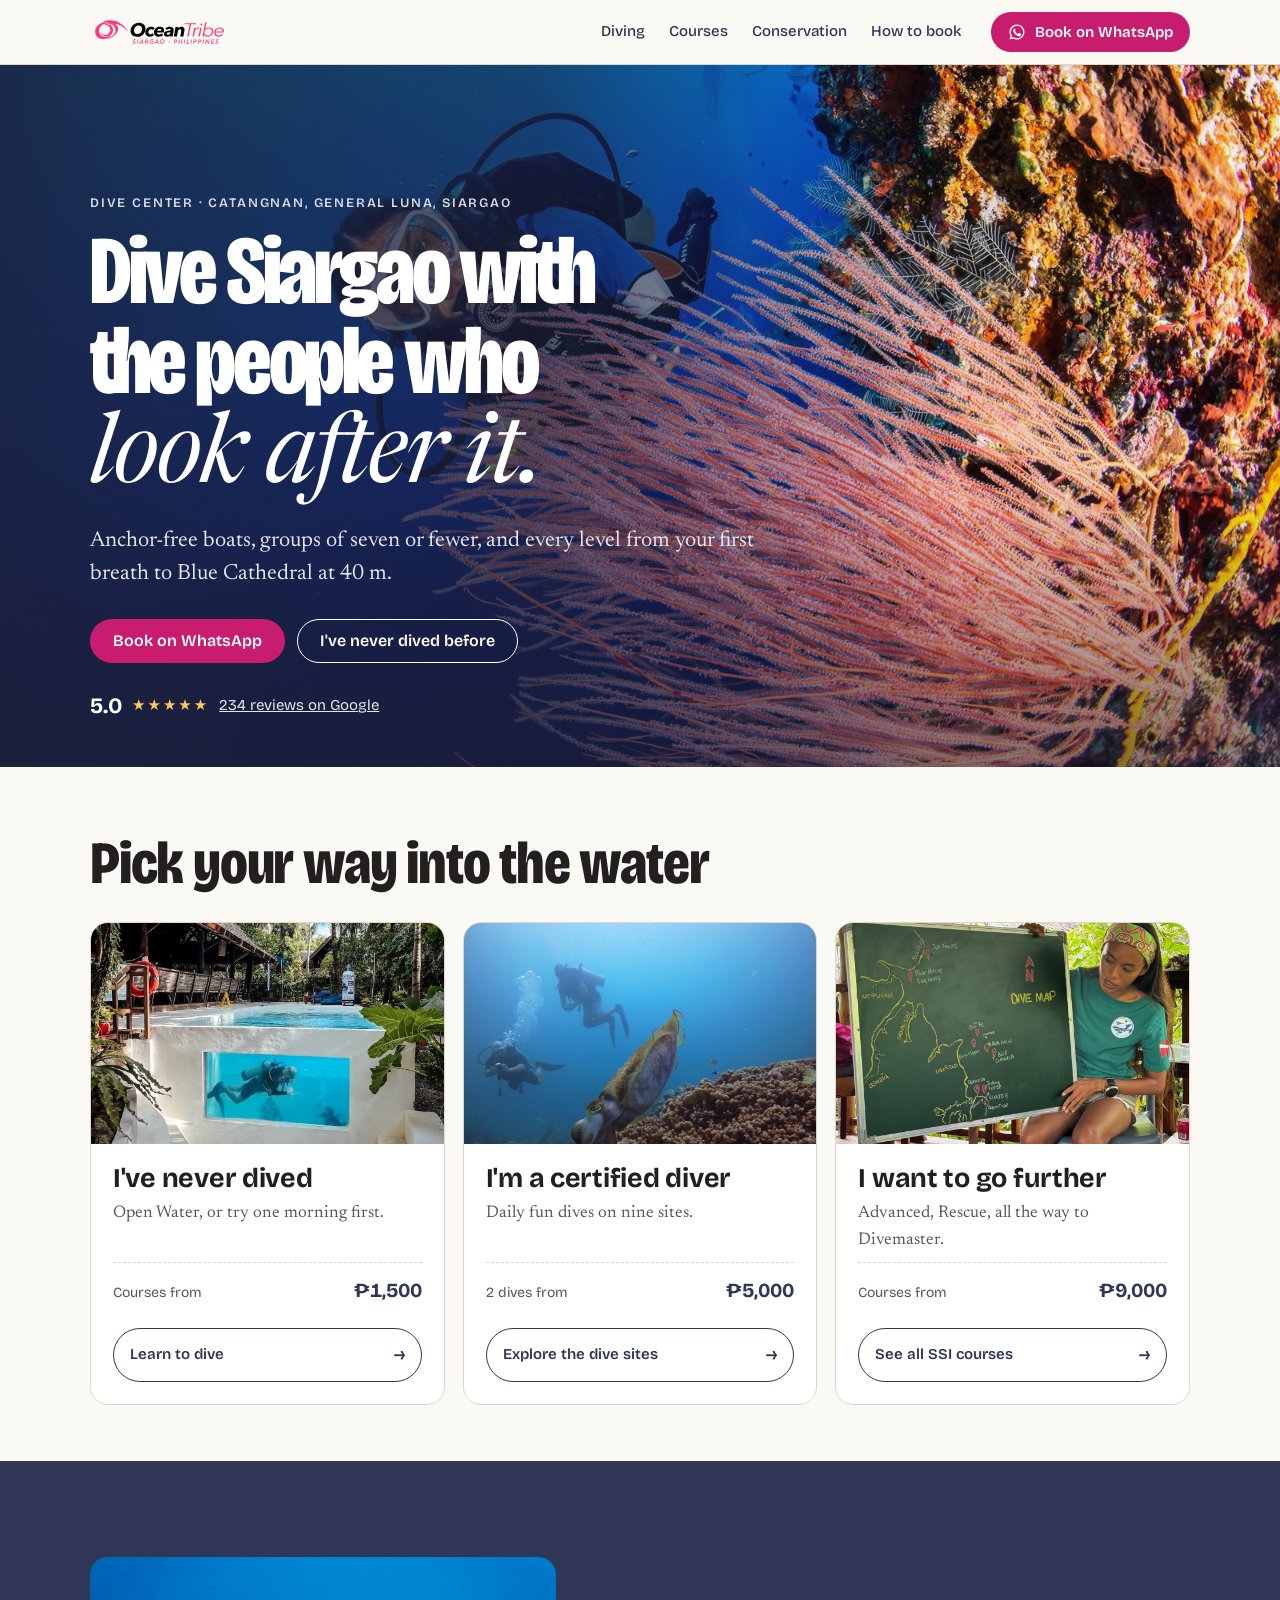
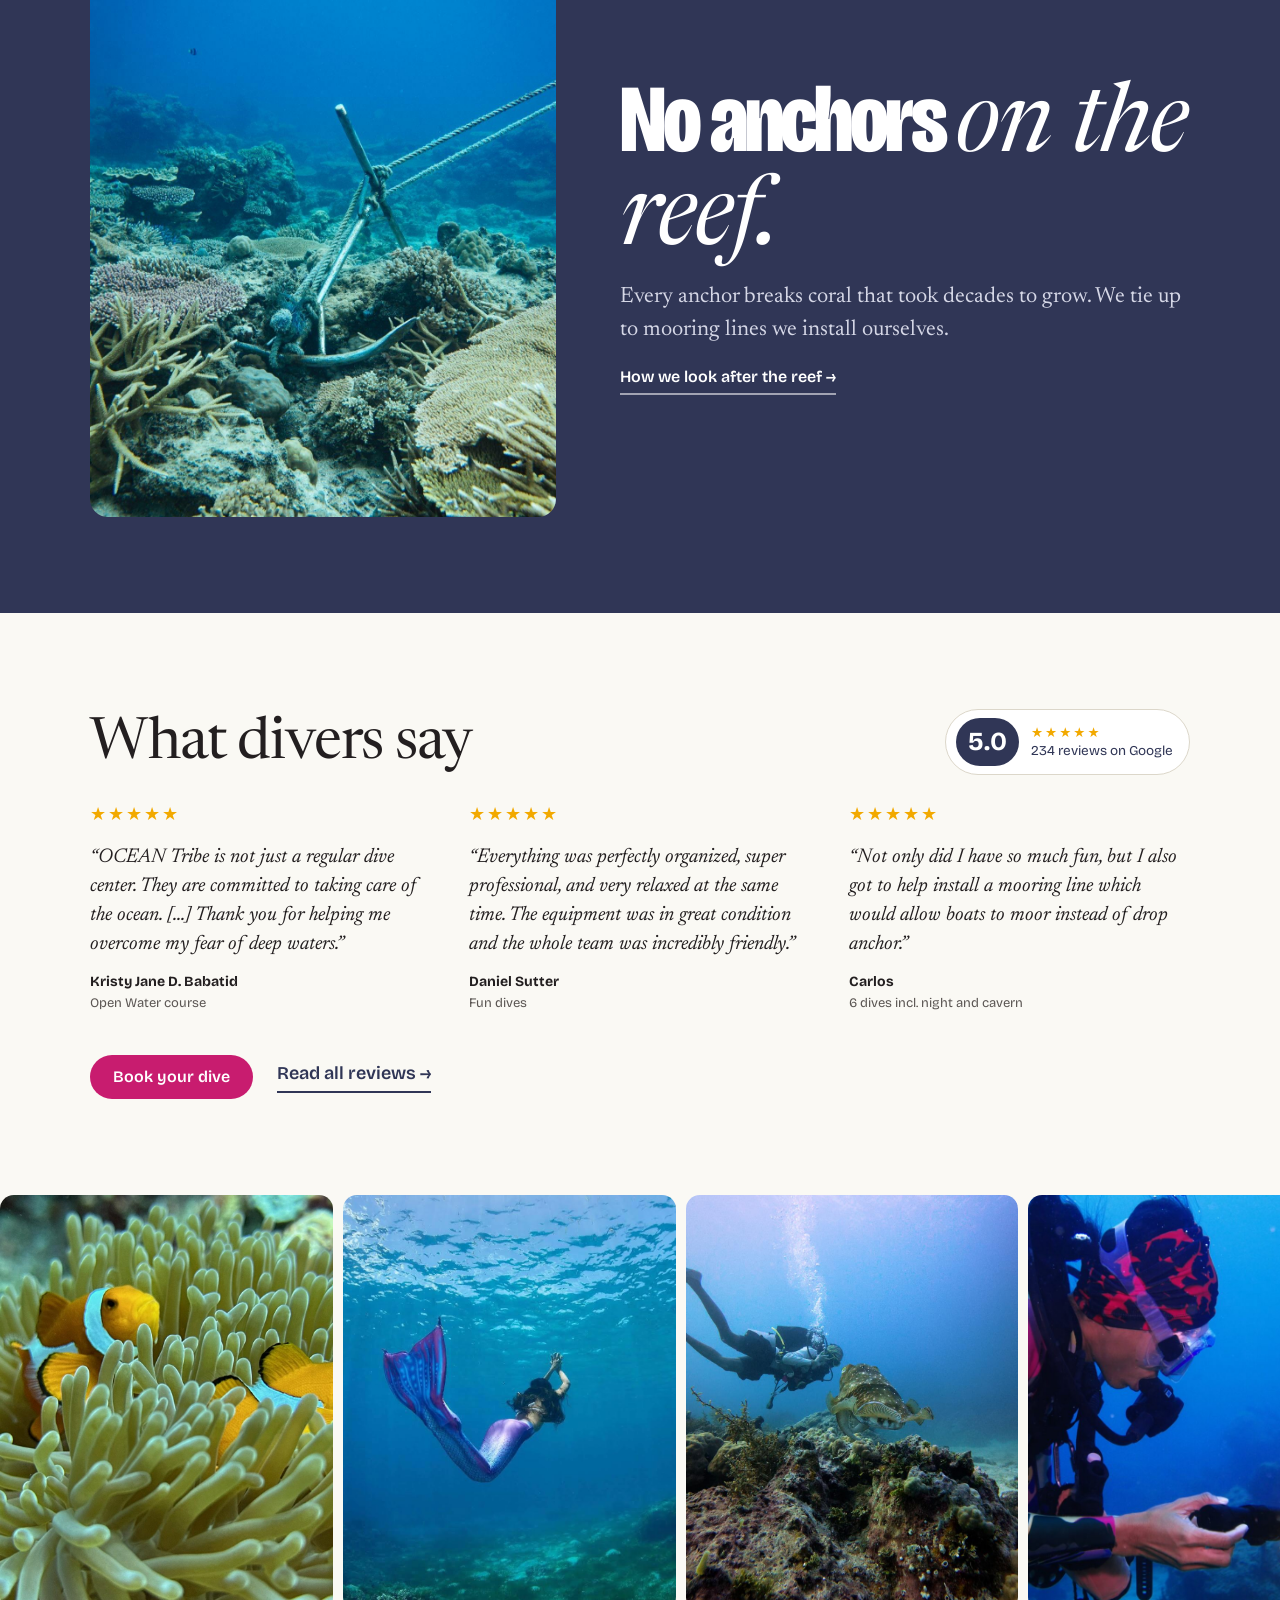
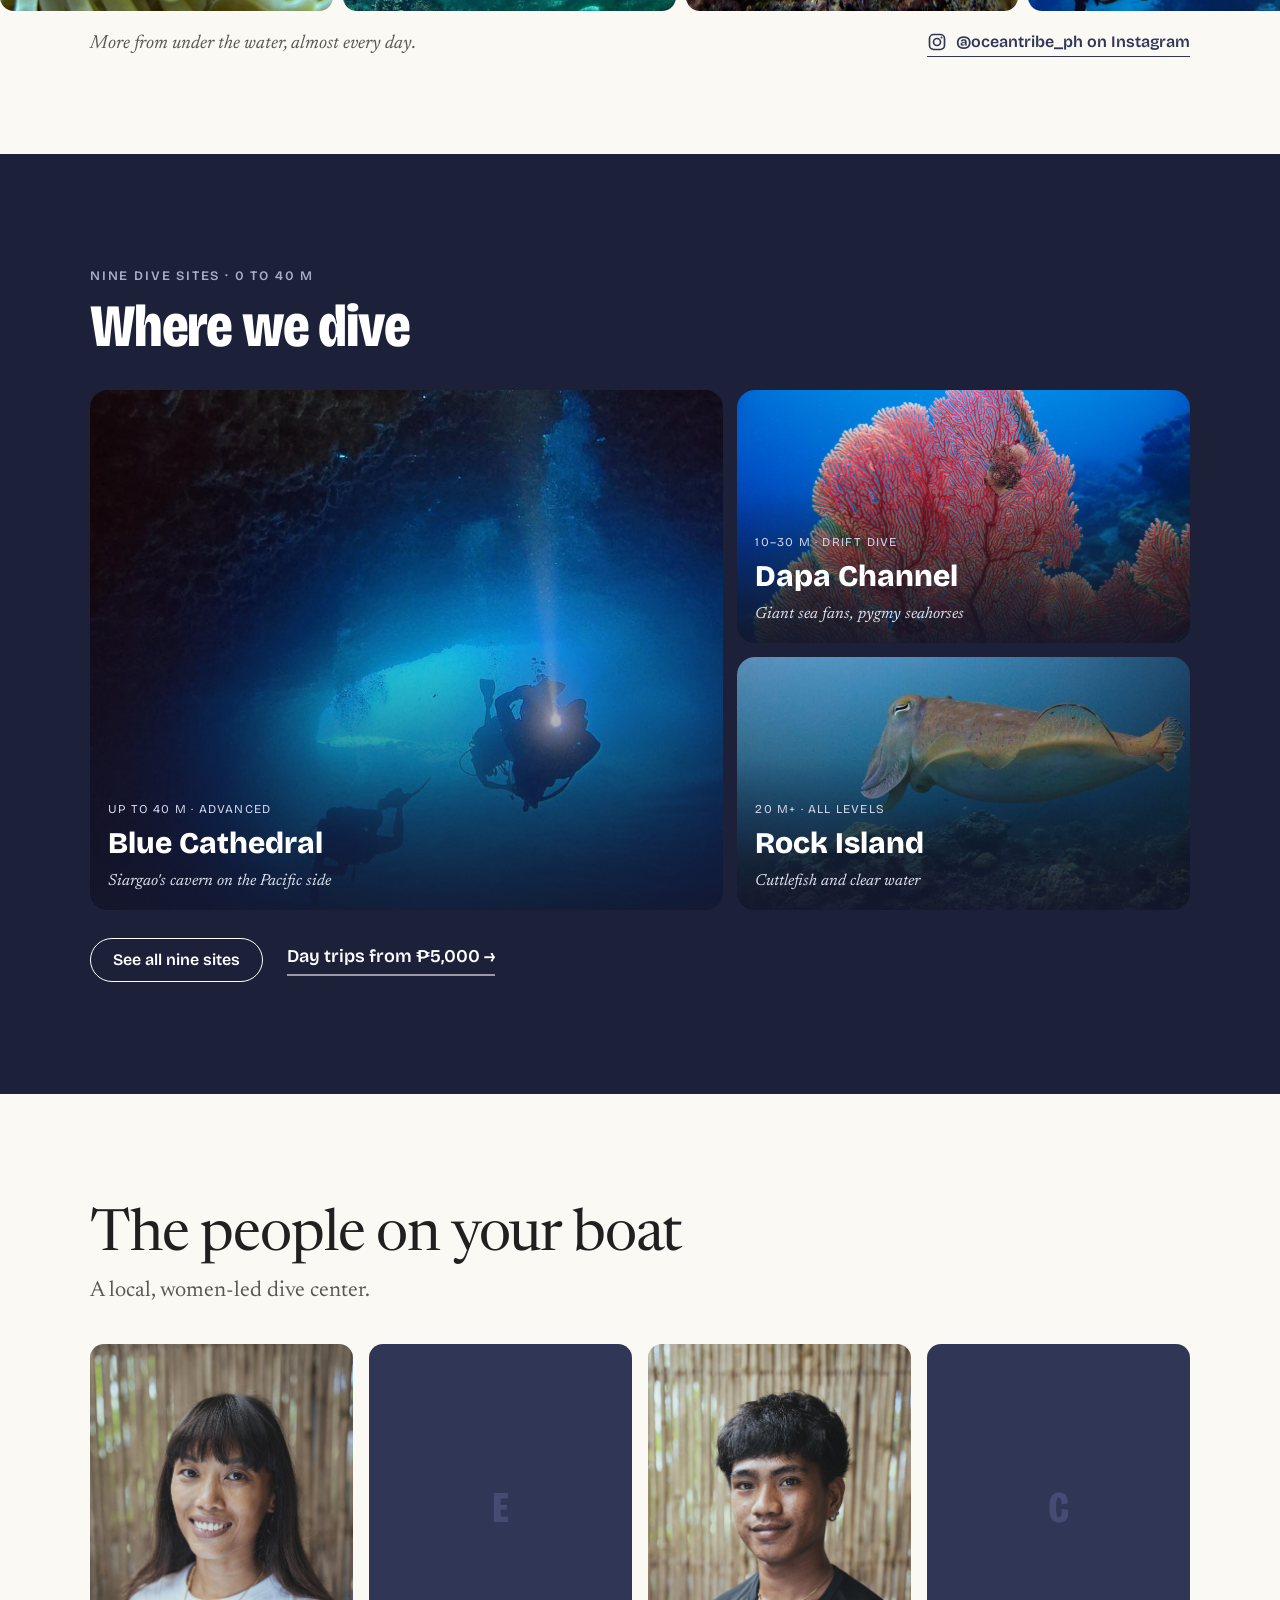
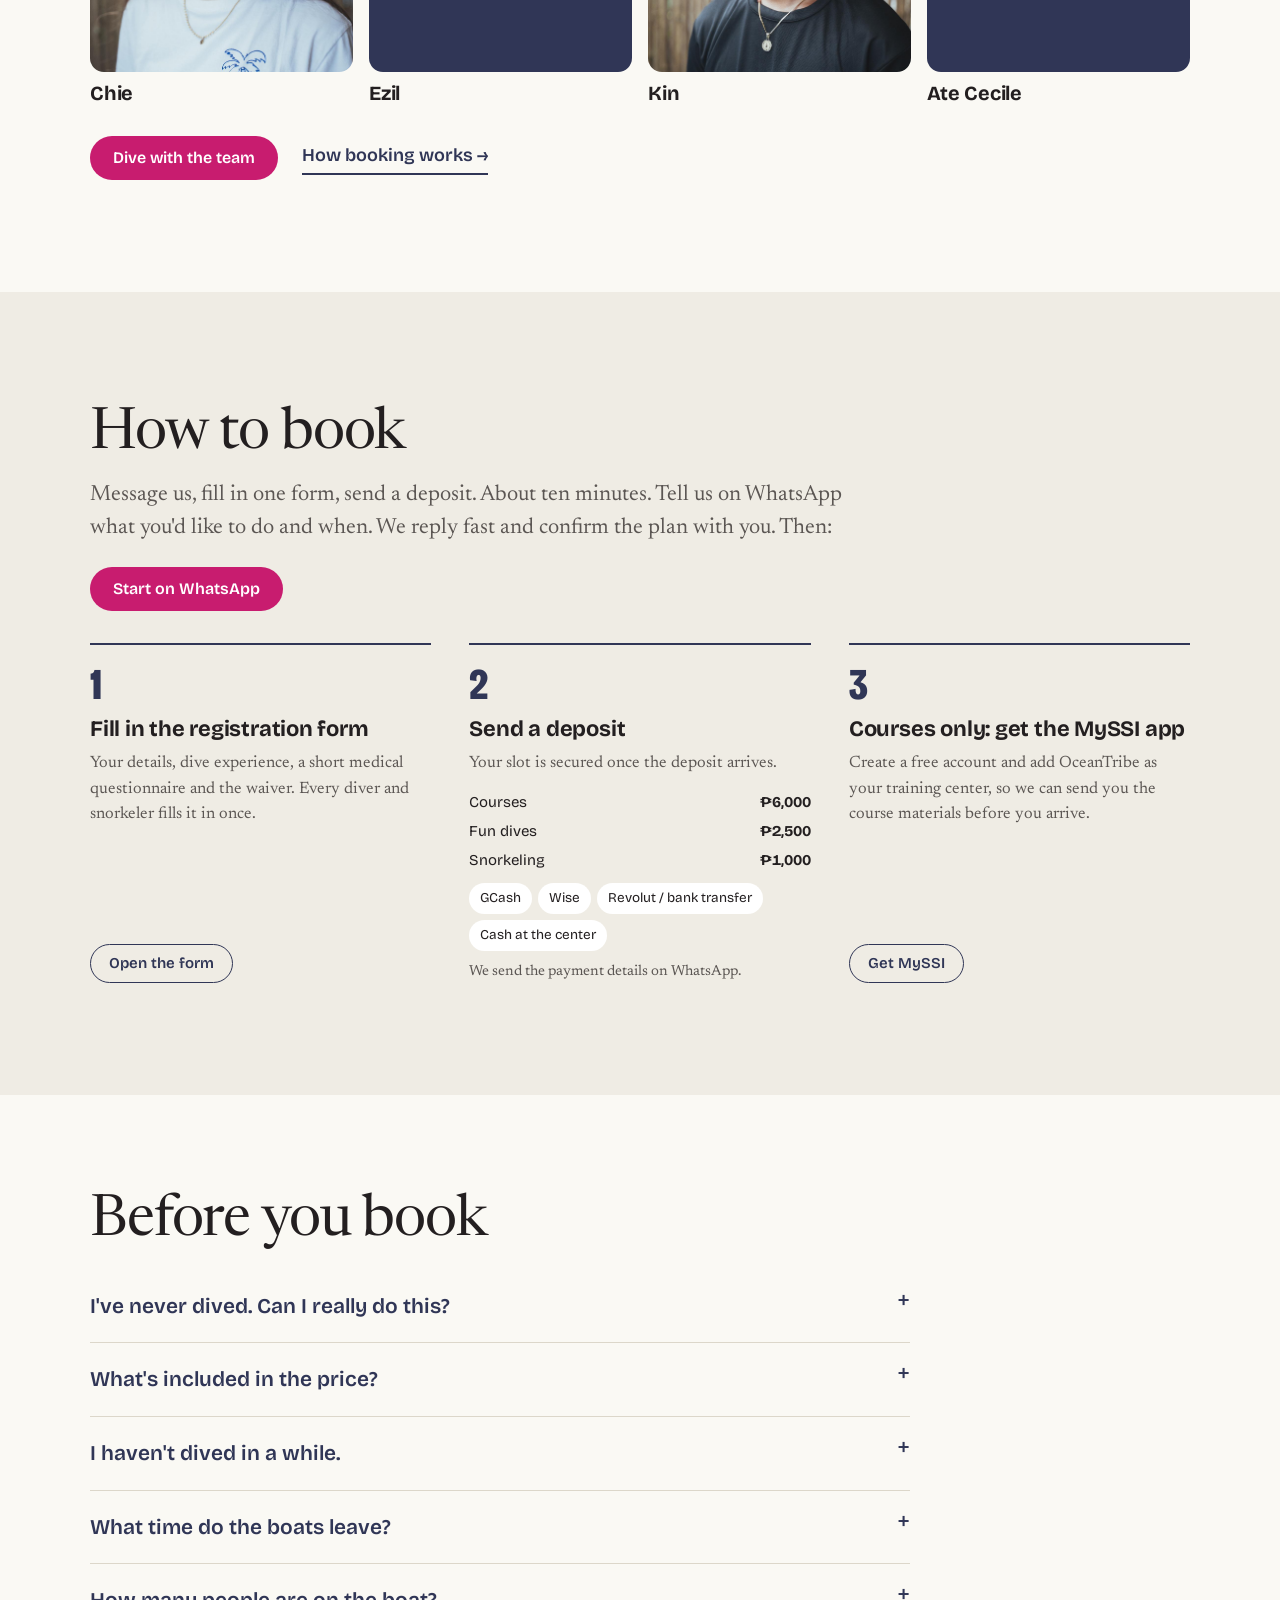
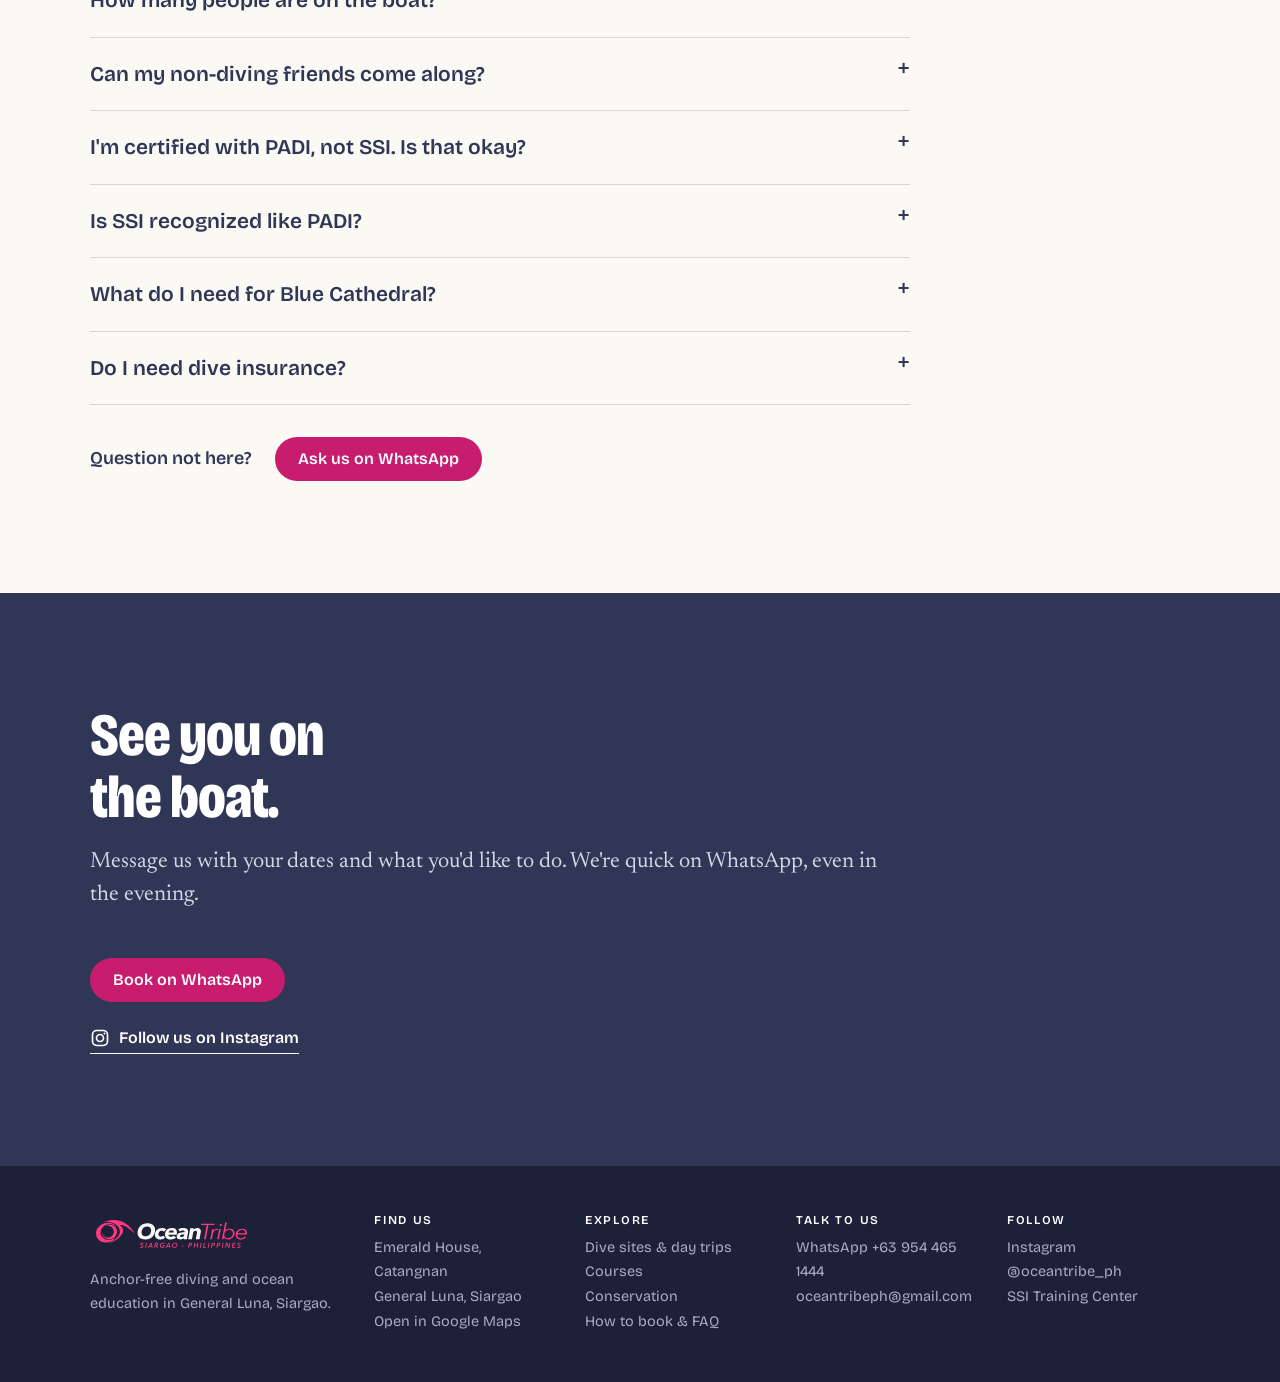
==== commit 0bd0f42c: "Remove Cap Edwin from team section Co-Authored-By: Claude Opus 5.5 <noreply@anthropic.com> Claude-Se" ====
--- a/index.html
+++ b/index.html
@@ -131,7 +131,6 @@
         <div class="person"><div class="ph"><span aria-hidden="true">E</span></div><p class="role">Operations</p><h3>Ezil</h3><p>Welcoming, friendly and always happy to help. Your first hello at the front desk.</p></div>
         <div class="person"><div class="ph"><img src="img/p21.jpg" alt="Kin" loading="lazy"></div><p class="role">Head of dive logistics</p><h3>Kin</h3><p>Our OceanTribe scholar. Went from non-diver to diver and is on his way to Divemaster.</p></div>
         <div class="person"><div class="ph"><span aria-hidden="true">C</span></div><p class="role">Maintenance</p><h3>Ate Cecile</h3><p>Keeps the place running before anyone asks. The caring auntie of the dive center.</p></div>
-        <div class="person"><div class="ph"><span aria-hidden="true">E</span></div><p class="role">Boat captain</p><h3>Cap Edwin</h3><p>The steadiest hands on the water. Reliable one hundred and one percent.</p></div>
       </div>
       <div class="sec-cta"><a class="btn btn-wa" href="https://wa.me/639544651444?text=Hi%20OceanTribe%21%20I%27d%20like%20to%20dive%20with%20you.%20My%20dates%3A%20" target="_blank" rel="noopener">Dive with the team</a><a class="text-link" href="#book">How booking works</a></div>
     </div>
--- a/styles.css
+++ b/styles.css
@@ -618,3 +618,4 @@
 .navy-band .sec-cta .btn-wa{background:var(--pink);color:#fff}
 .sec-cta .text-link{color:var(--navy);border-bottom-color:var(--navy)}
 .navy-band .sec-cta .text-link,.deep .sec-cta .text-link{color:#fff;border-bottom-color:rgba(255,255,255,.55)}
+@media (min-width:1001px){.team-home .team-grid{grid-template-columns:repeat(4,1fr)}}
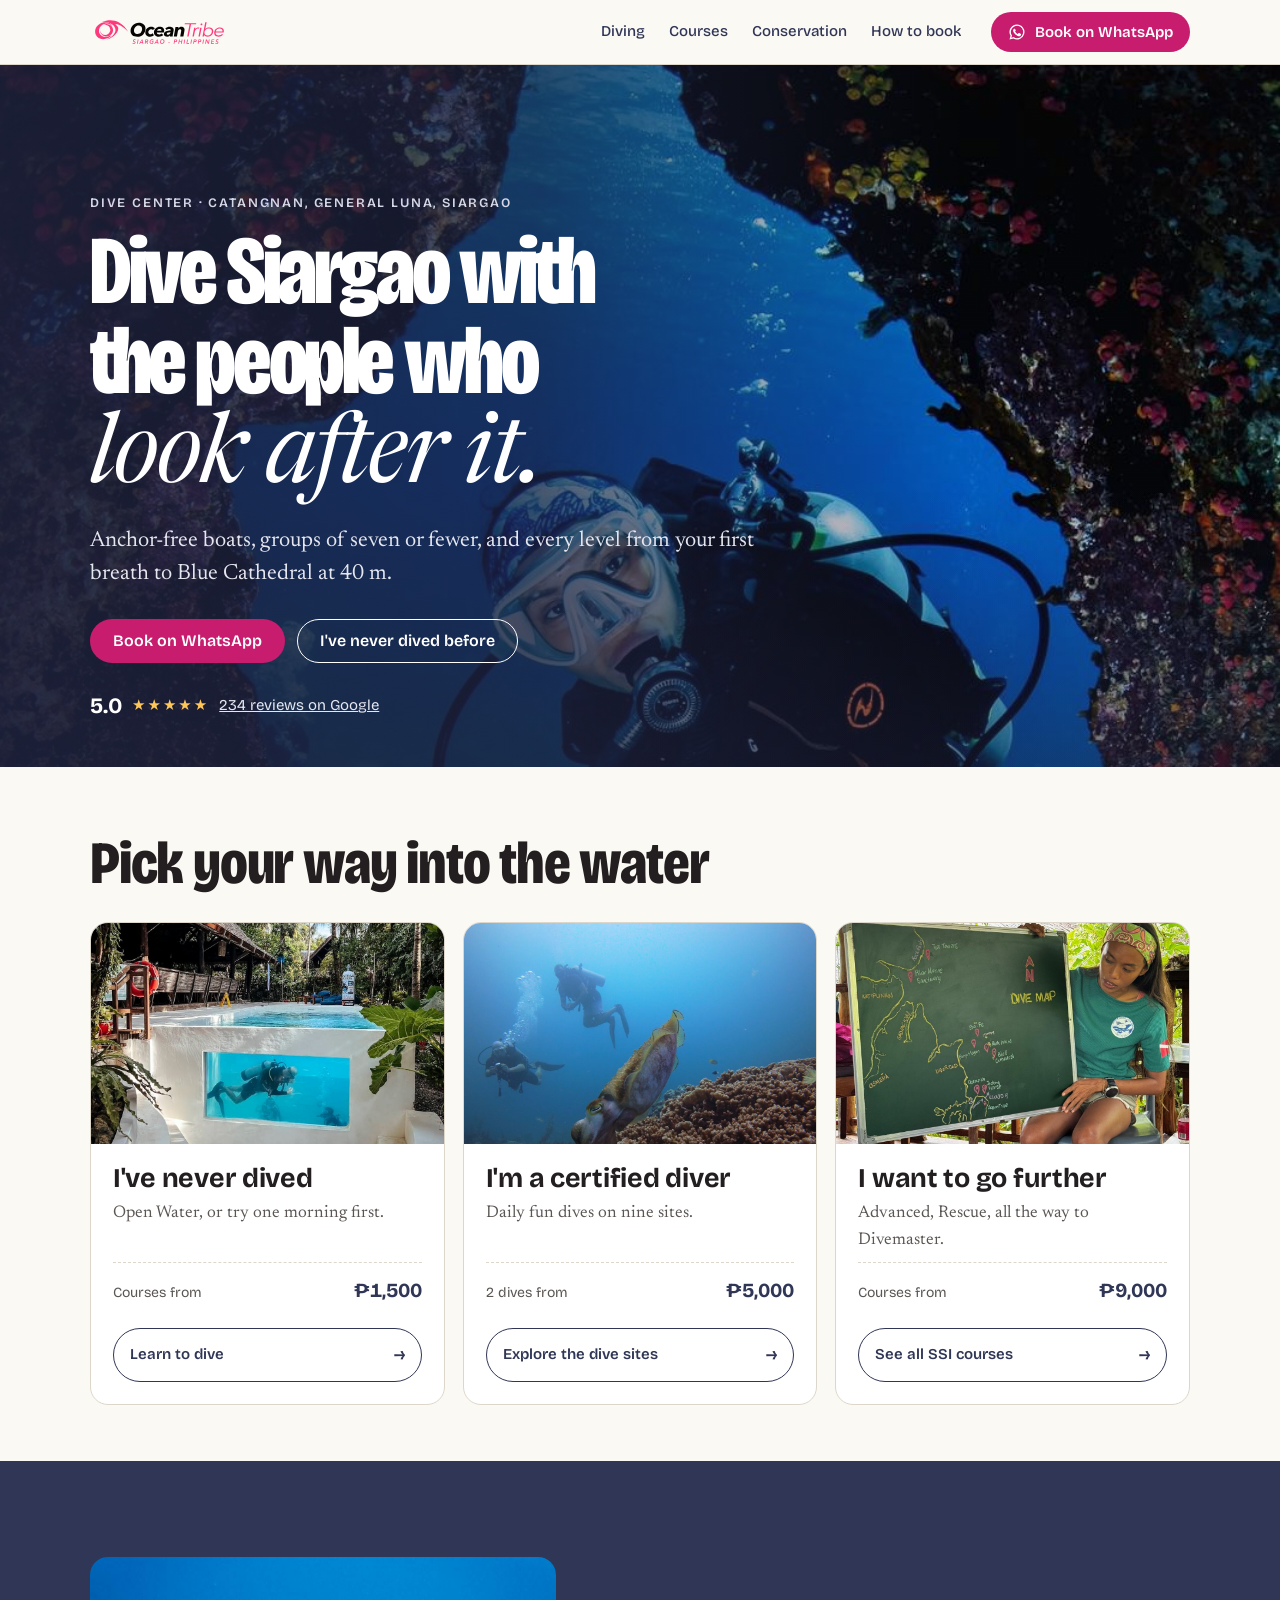
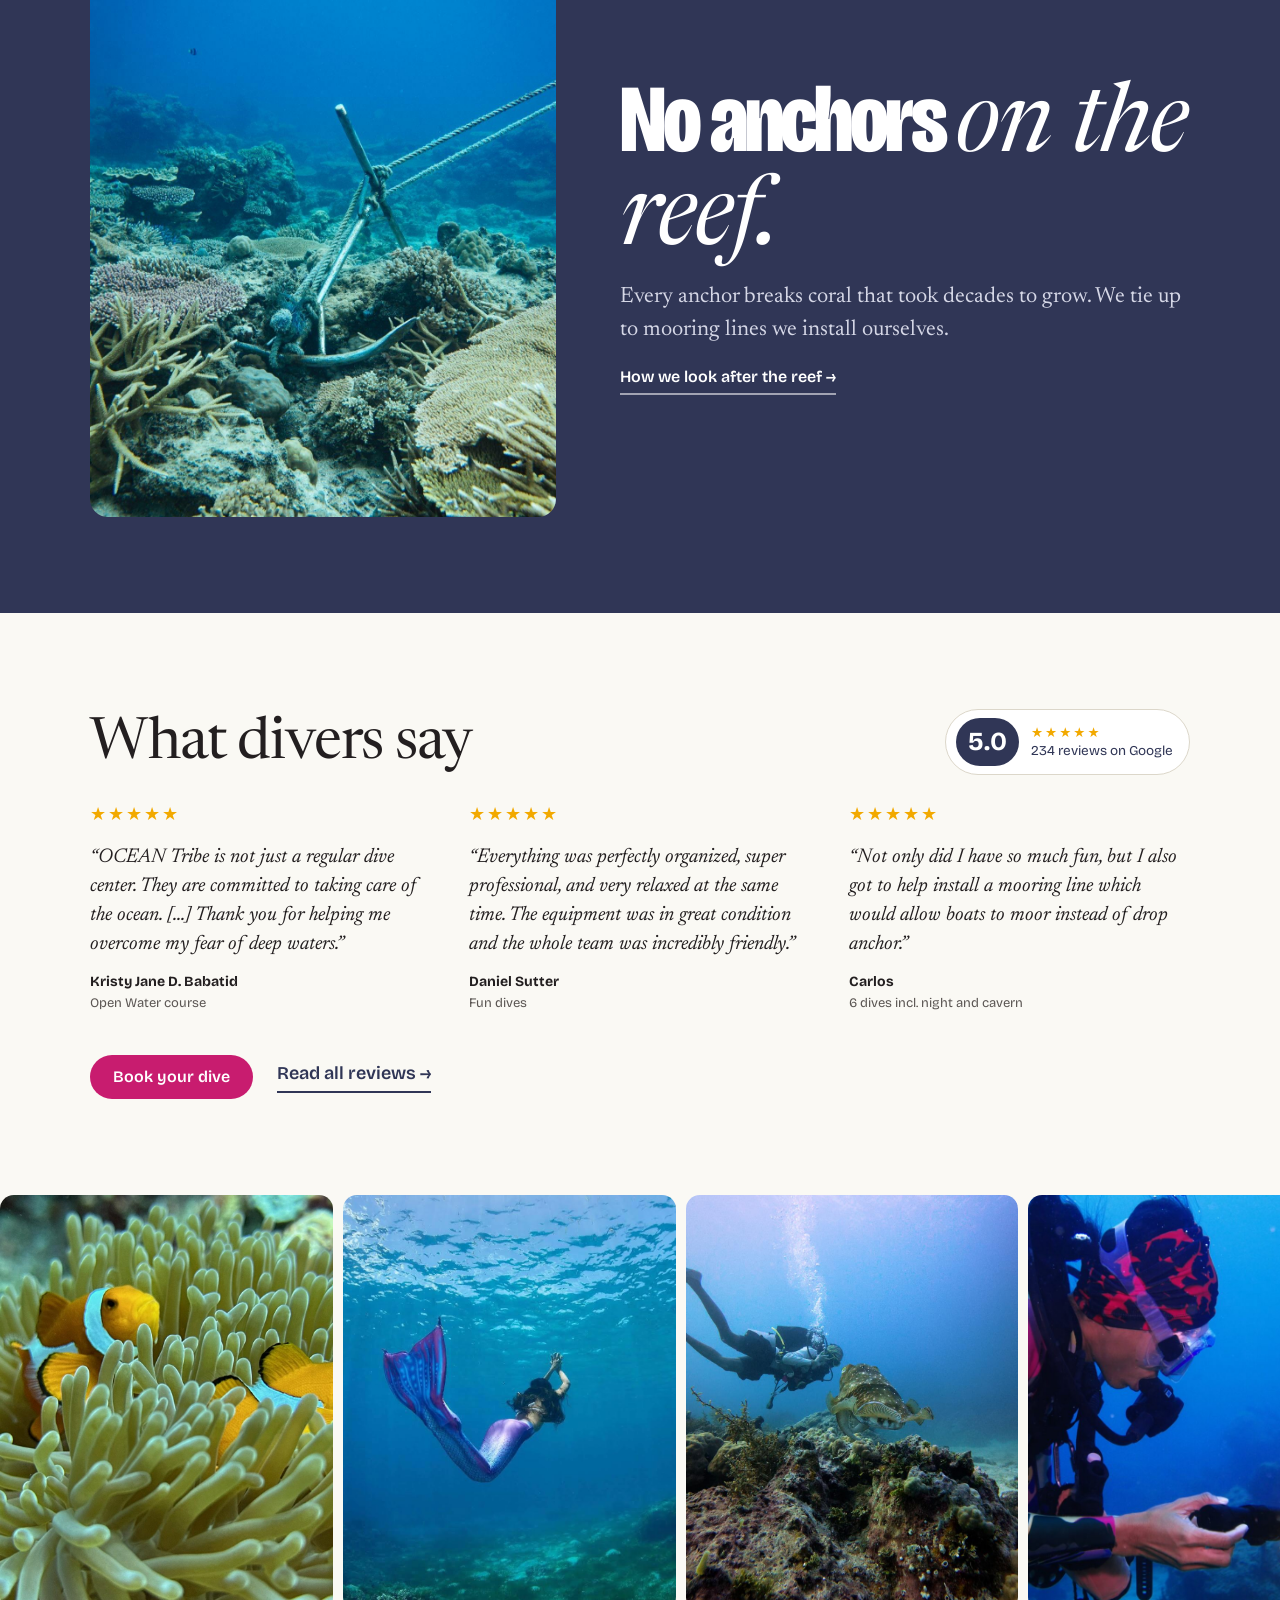
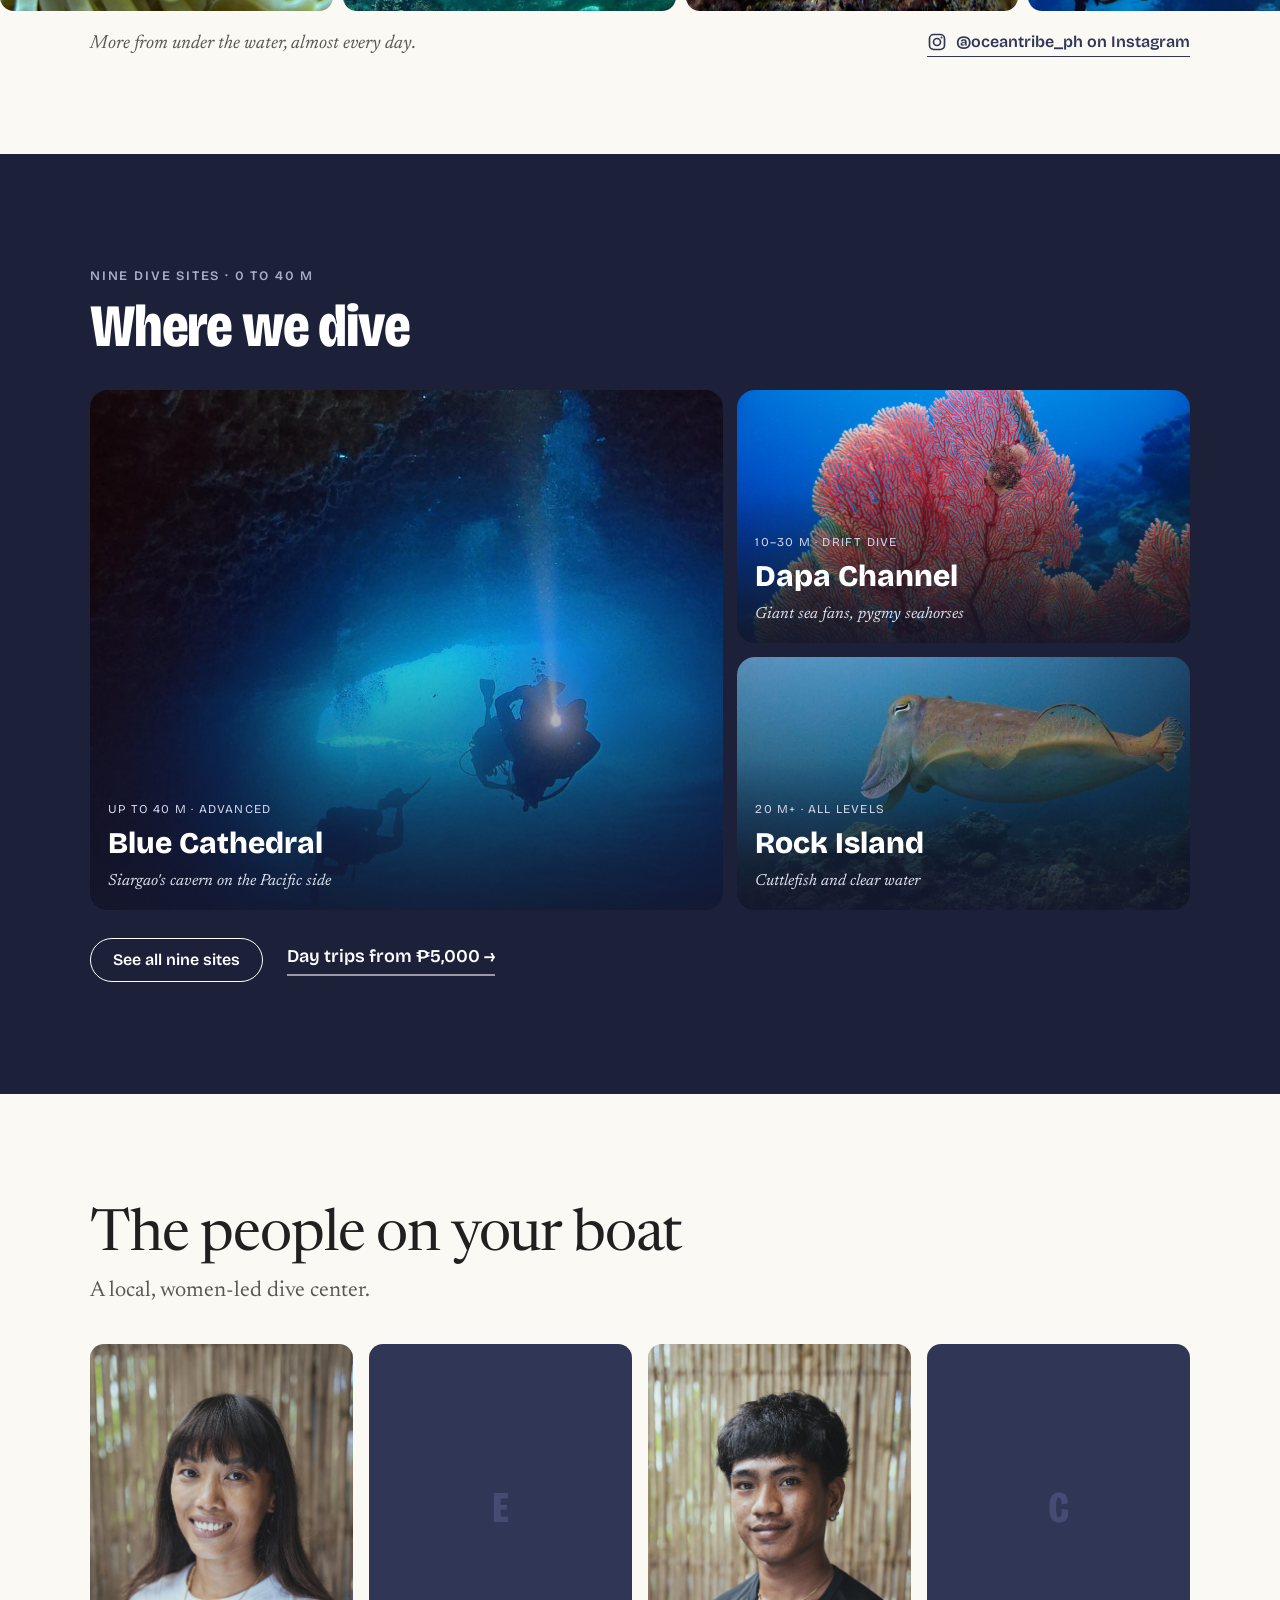
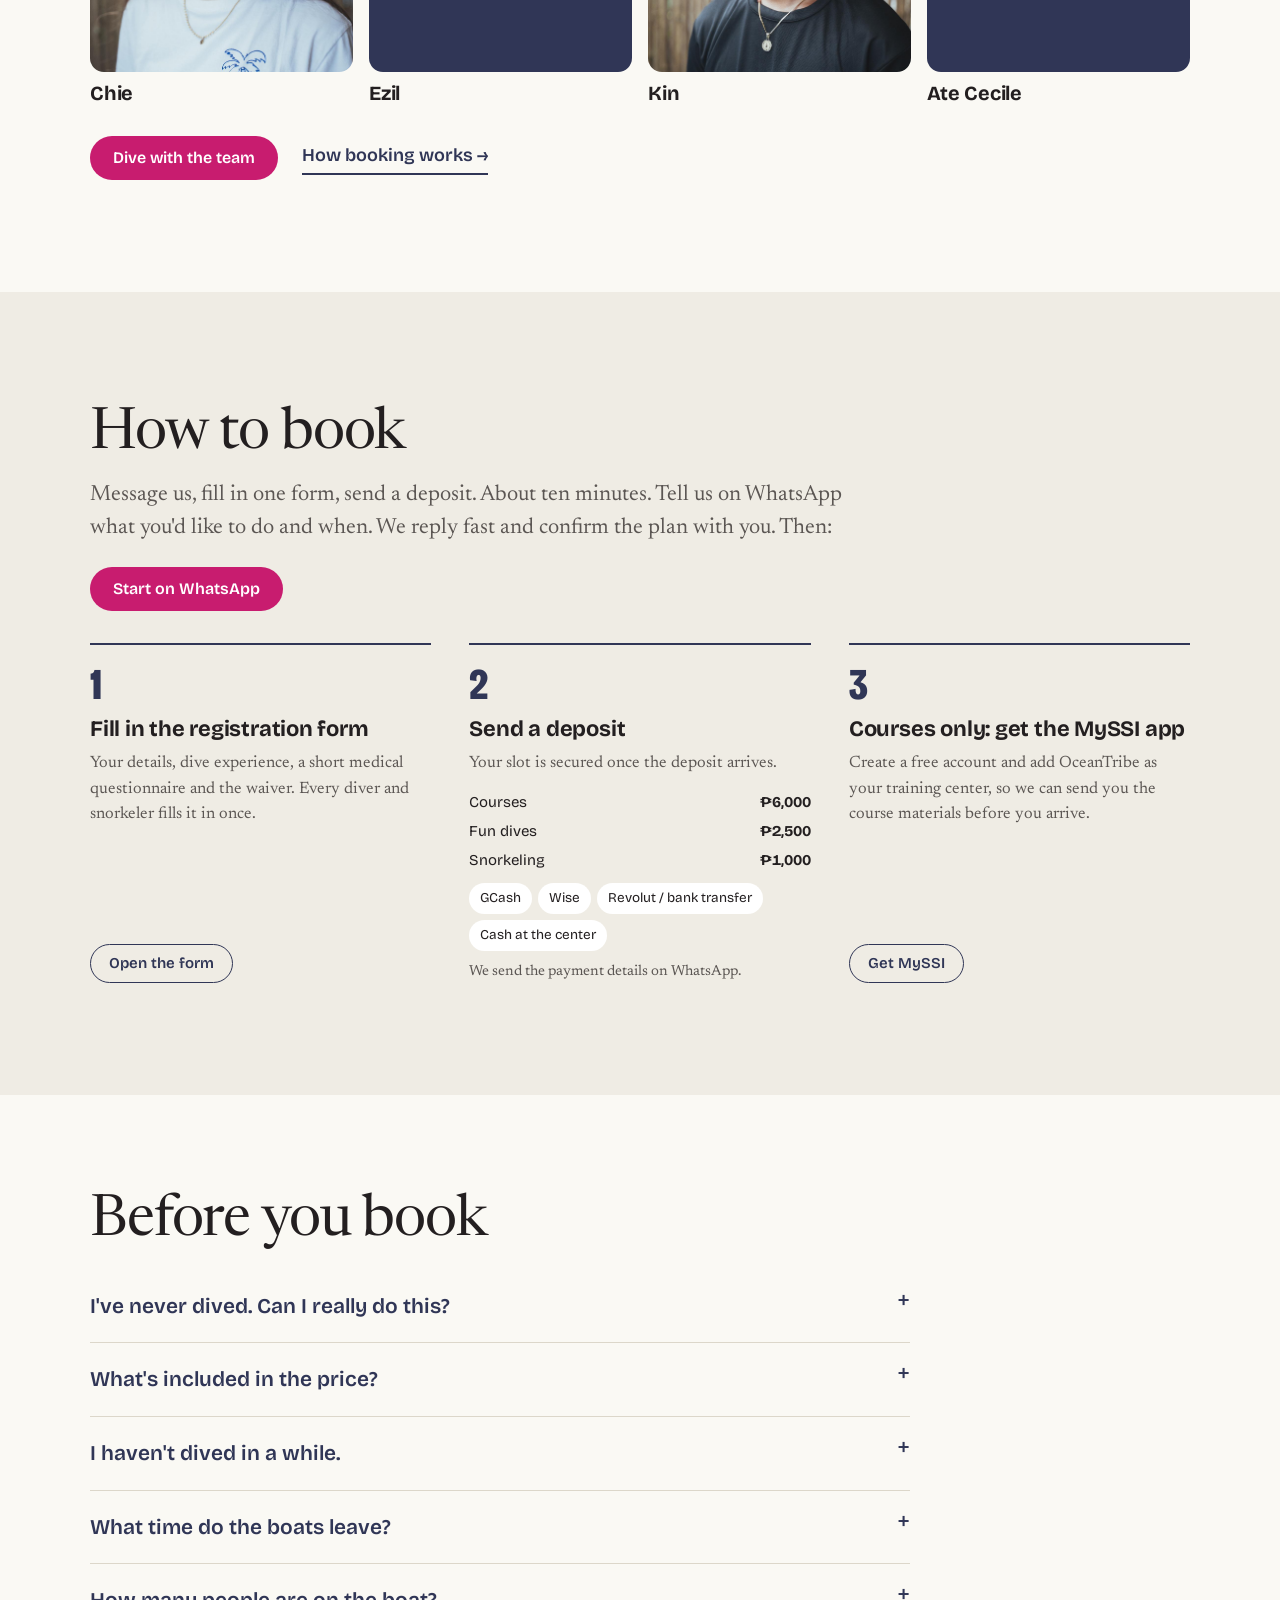
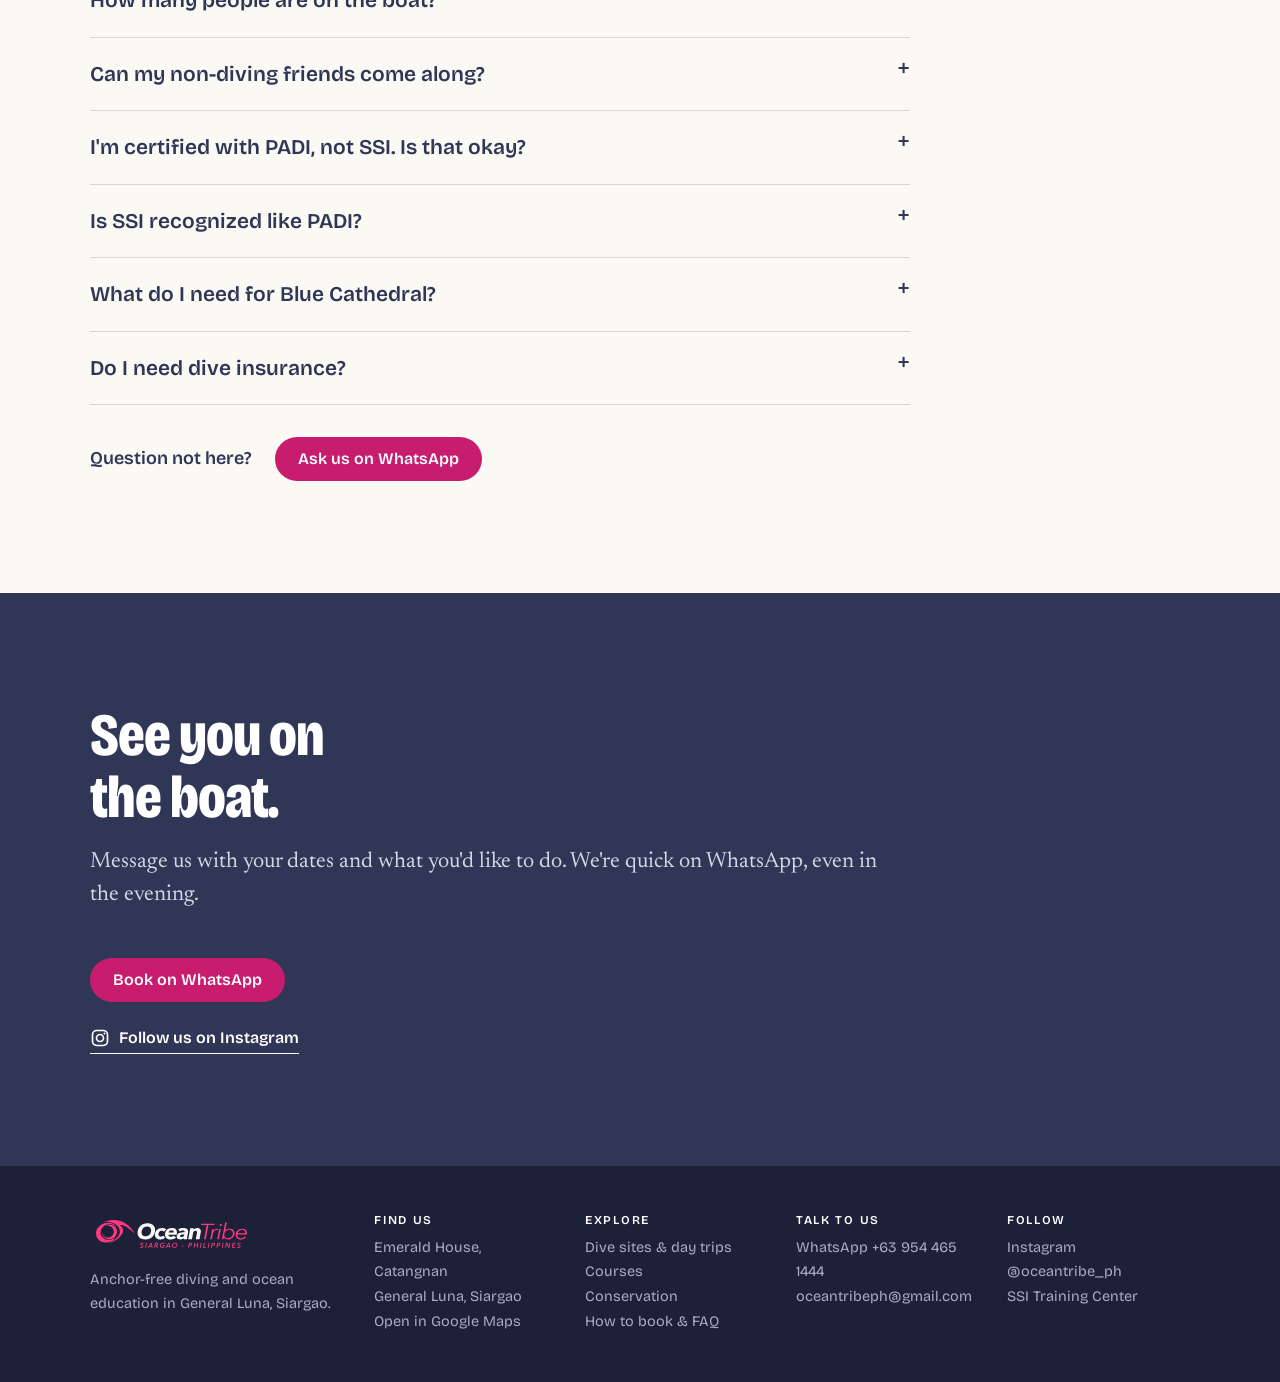
==== commit c0e7f9e6: "Add Umami analytics to main pages Cookieless visitor stats via Umami Cloud on index, courses, diving" ====
--- a/index.html
+++ b/index.html
@@ -6,6 +6,7 @@
 <link rel="preconnect" href="https://fonts.gstatic.com" crossorigin>
 <link rel="stylesheet" href="https://fonts.googleapis.com/css2?family=Bricolage+Grotesque:opsz,wdth,wght@12..96,75..100,300..800&family=Newsreader:ital,opsz,wght@0,6..72,300..600;1,6..72,300..500&display=swap">
 <link rel="stylesheet" href="styles.css">
+<script defer src="https://cloud.umami.is/script.js" data-website-id="334c8118-5573-4750-85b4-5e880d97f242"></script>
 </head><body>
 <header class="site-head">
   <div class="wrap head-row">
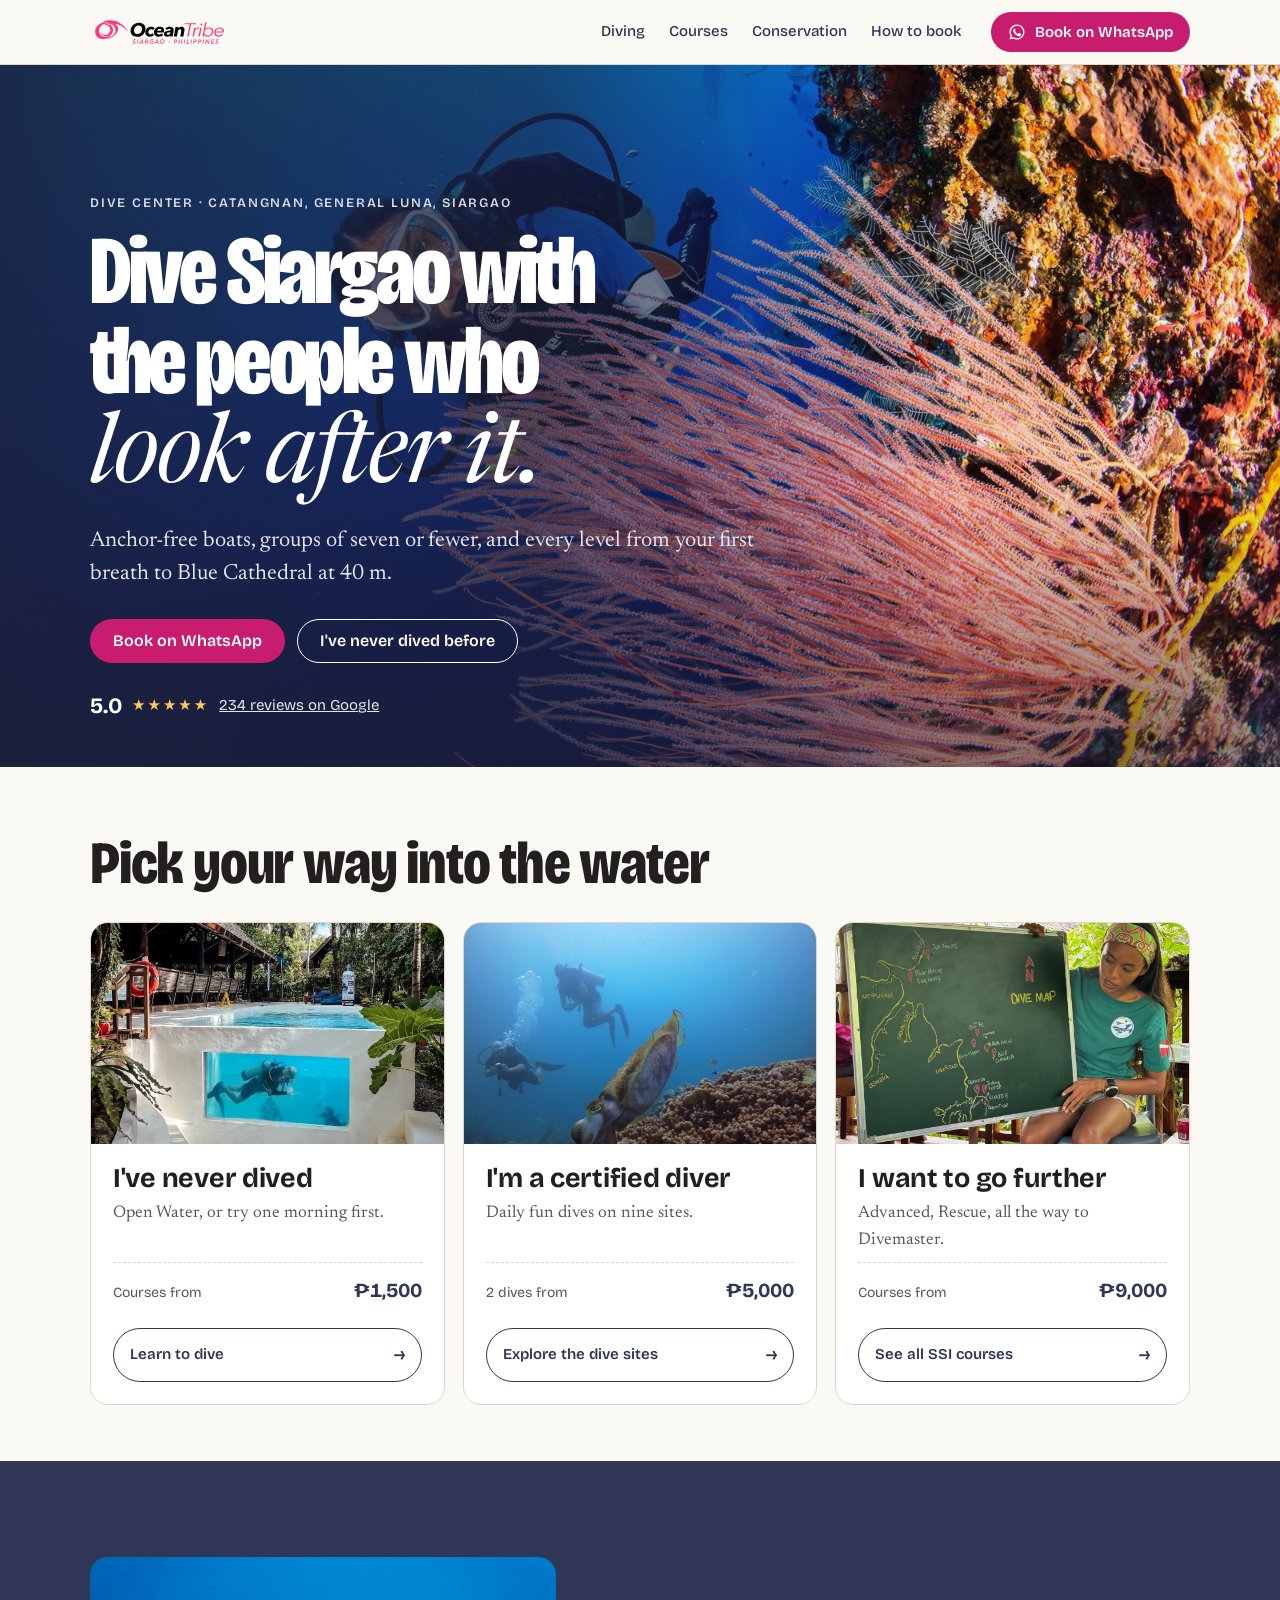
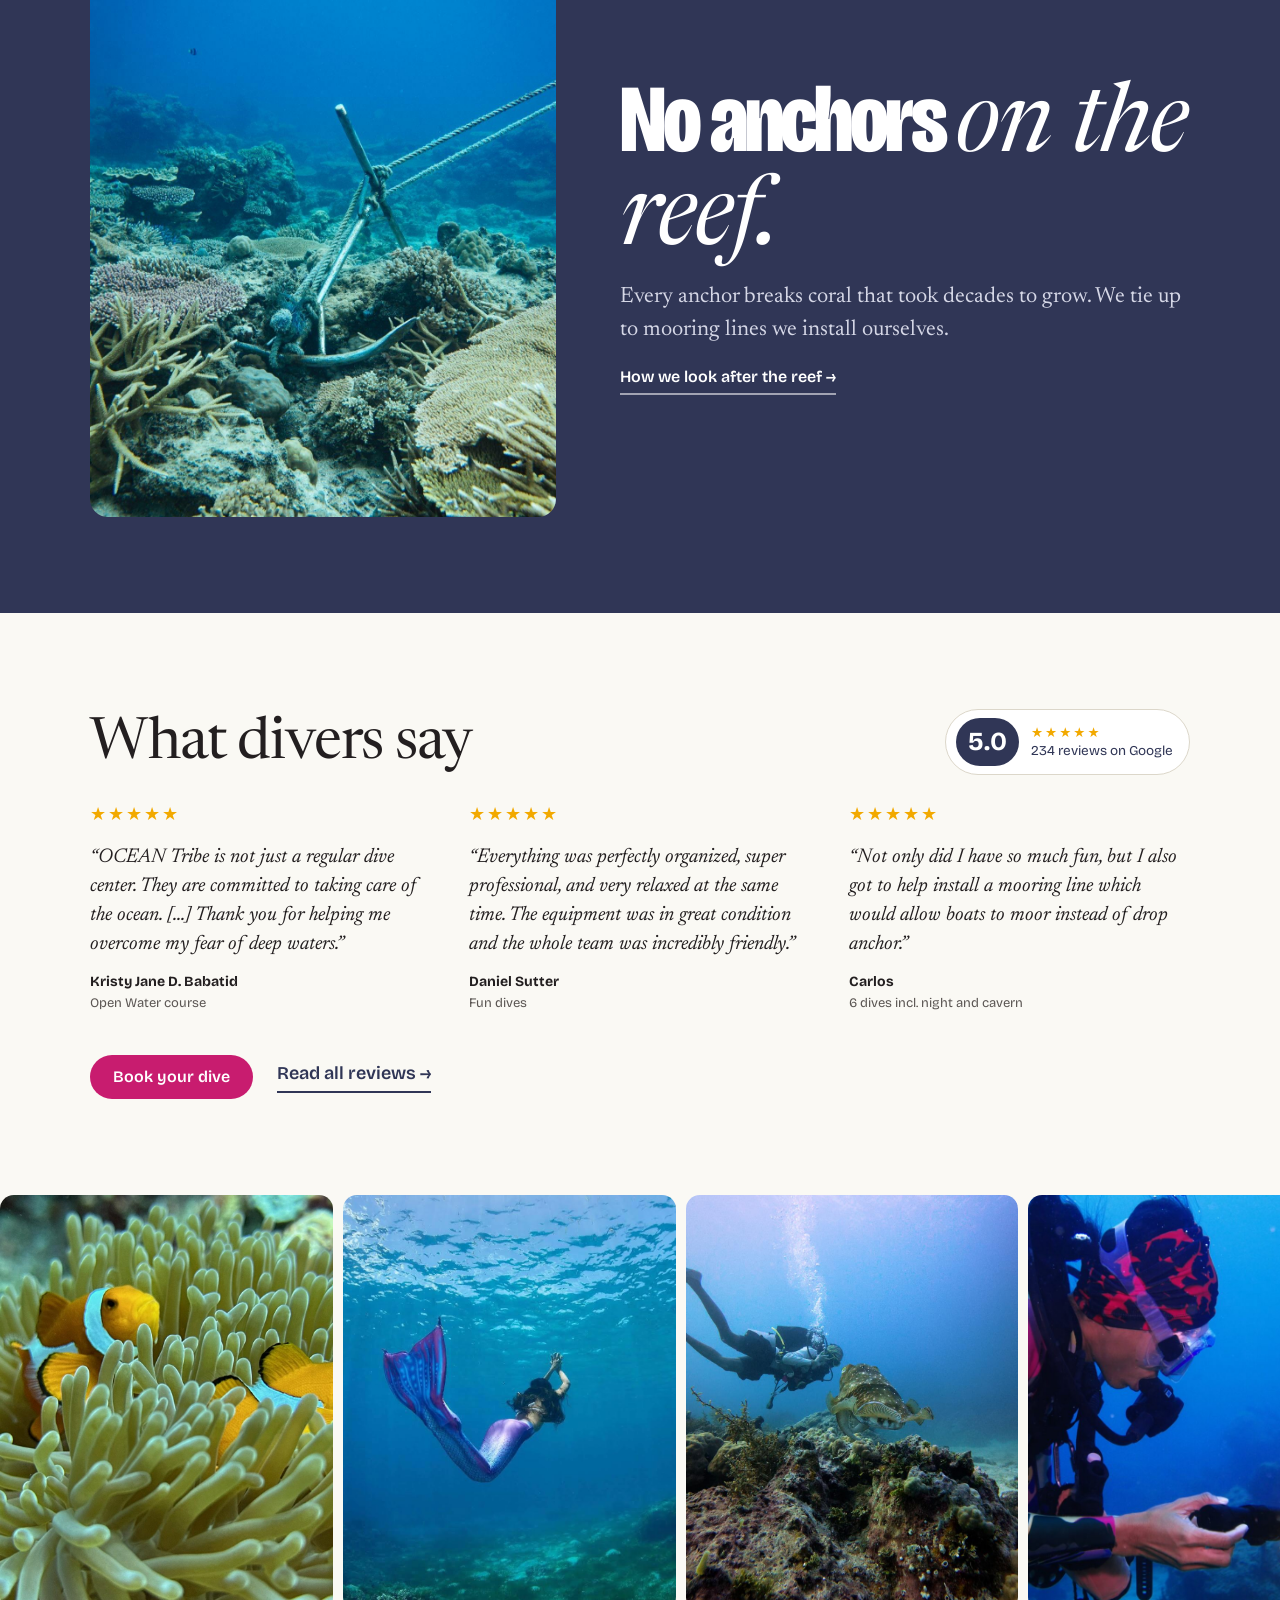
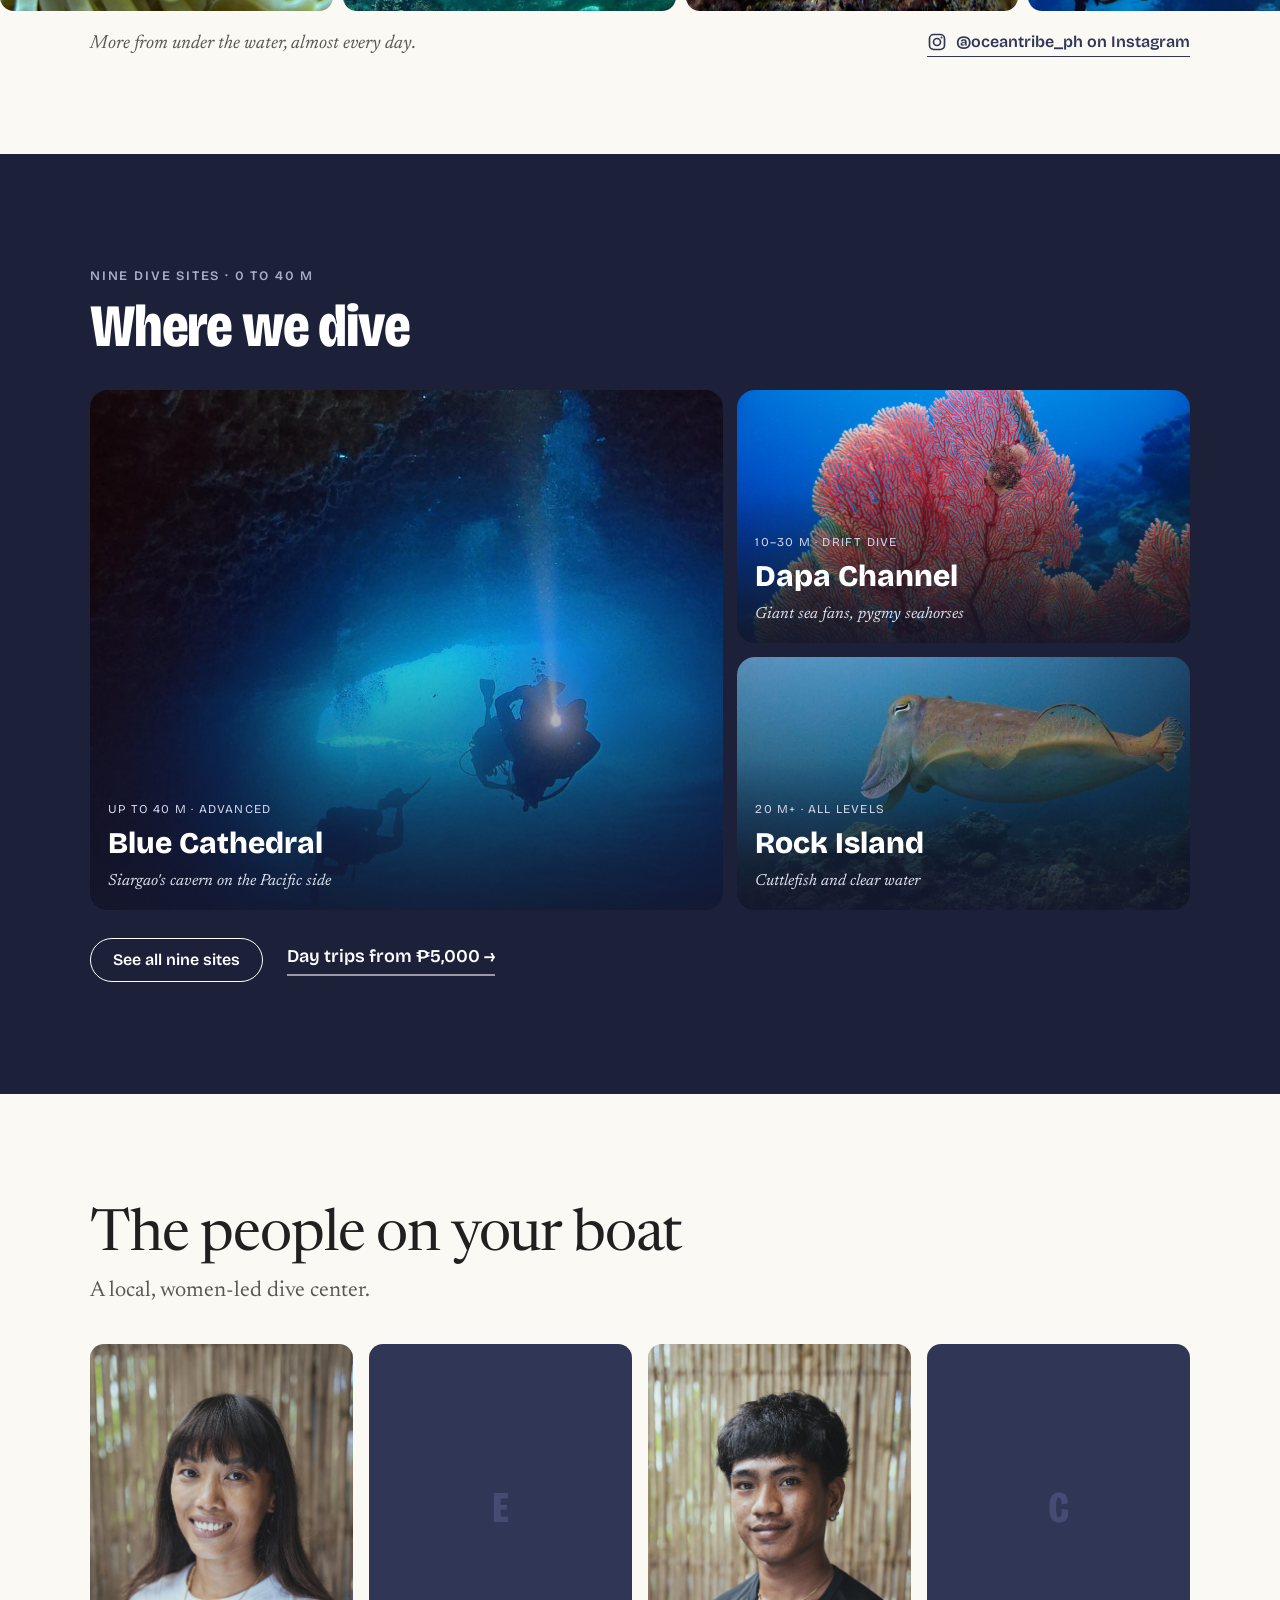
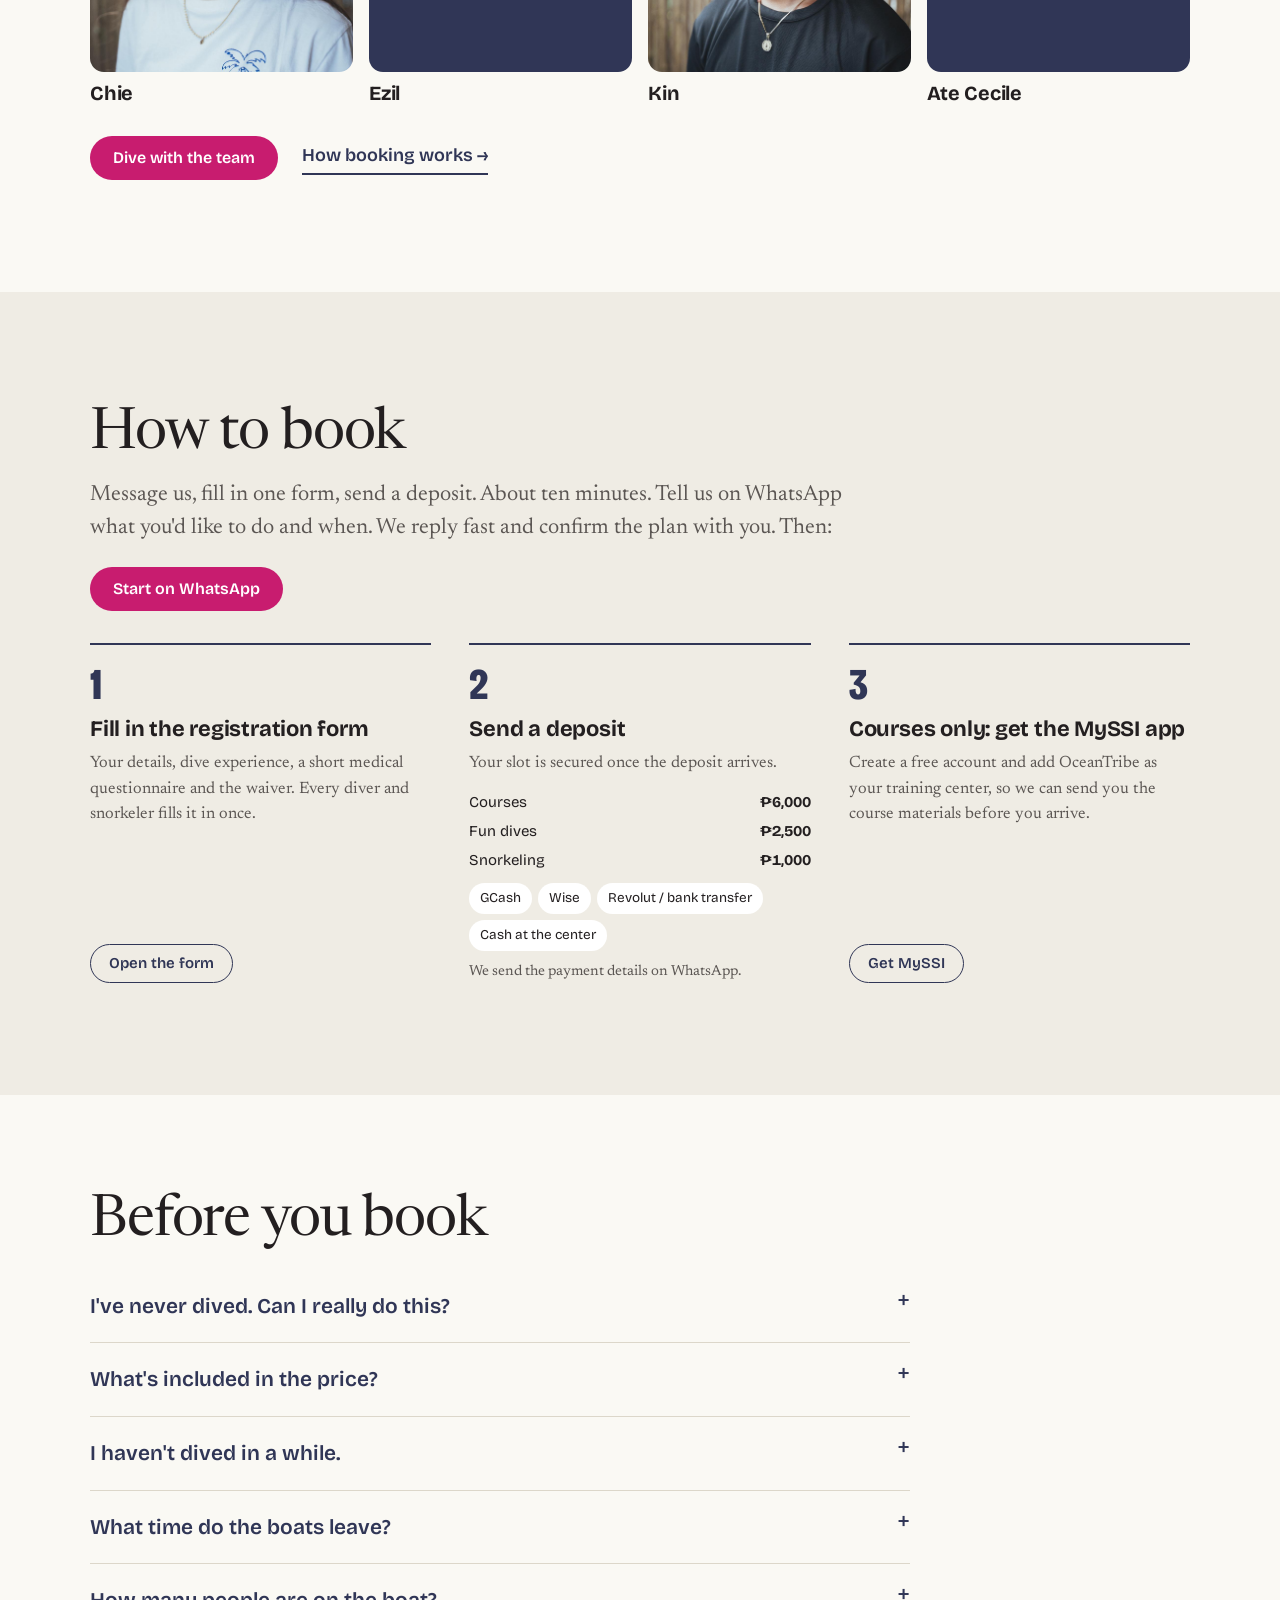
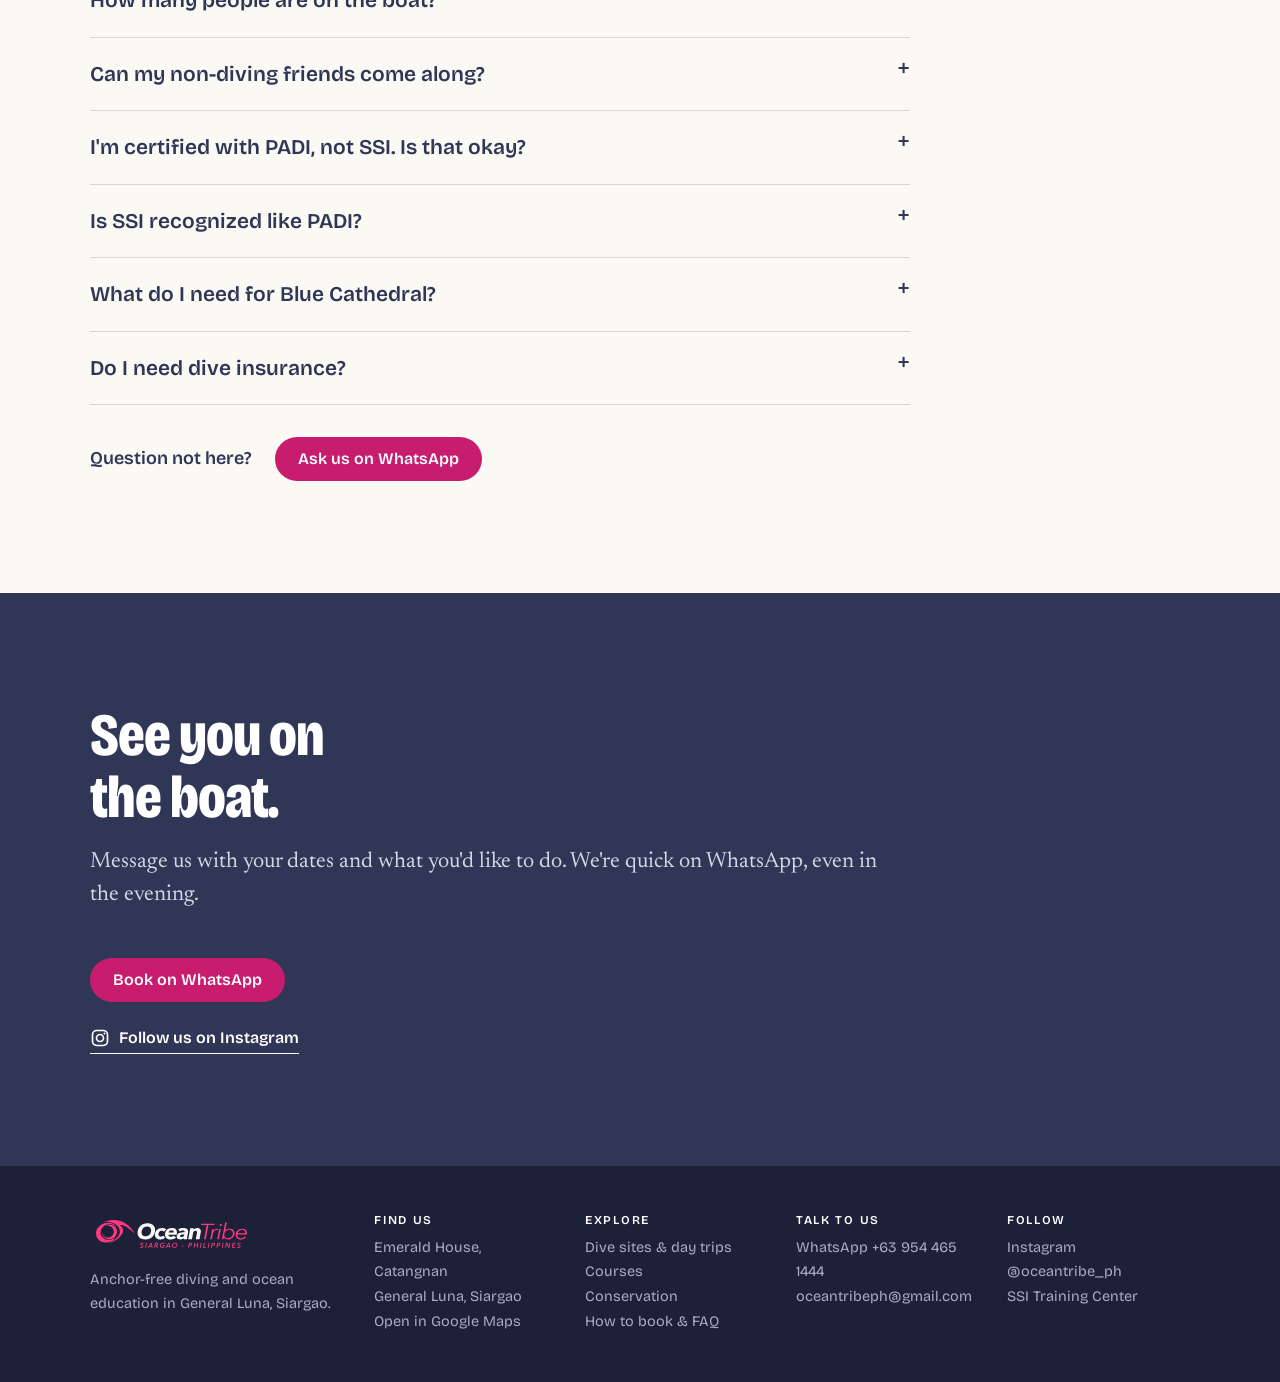
==== commit 271deb4f: "Track WhatsApp, form, Maps and Instagram taps in Umami New track.js sends an Umami event for each ta" ====
--- a/index.html
+++ b/index.html
@@ -7,6 +7,7 @@
 <link rel="stylesheet" href="https://fonts.googleapis.com/css2?family=Bricolage+Grotesque:opsz,wdth,wght@12..96,75..100,300..800&family=Newsreader:ital,opsz,wght@0,6..72,300..600;1,6..72,300..500&display=swap">
 <link rel="stylesheet" href="styles.css">
 <script defer src="https://cloud.umami.is/script.js" data-website-id="334c8118-5573-4750-85b4-5e880d97f242"></script>
+<script defer src="track.js"></script>
 </head><body>
 <header class="site-head">
   <div class="wrap head-row">
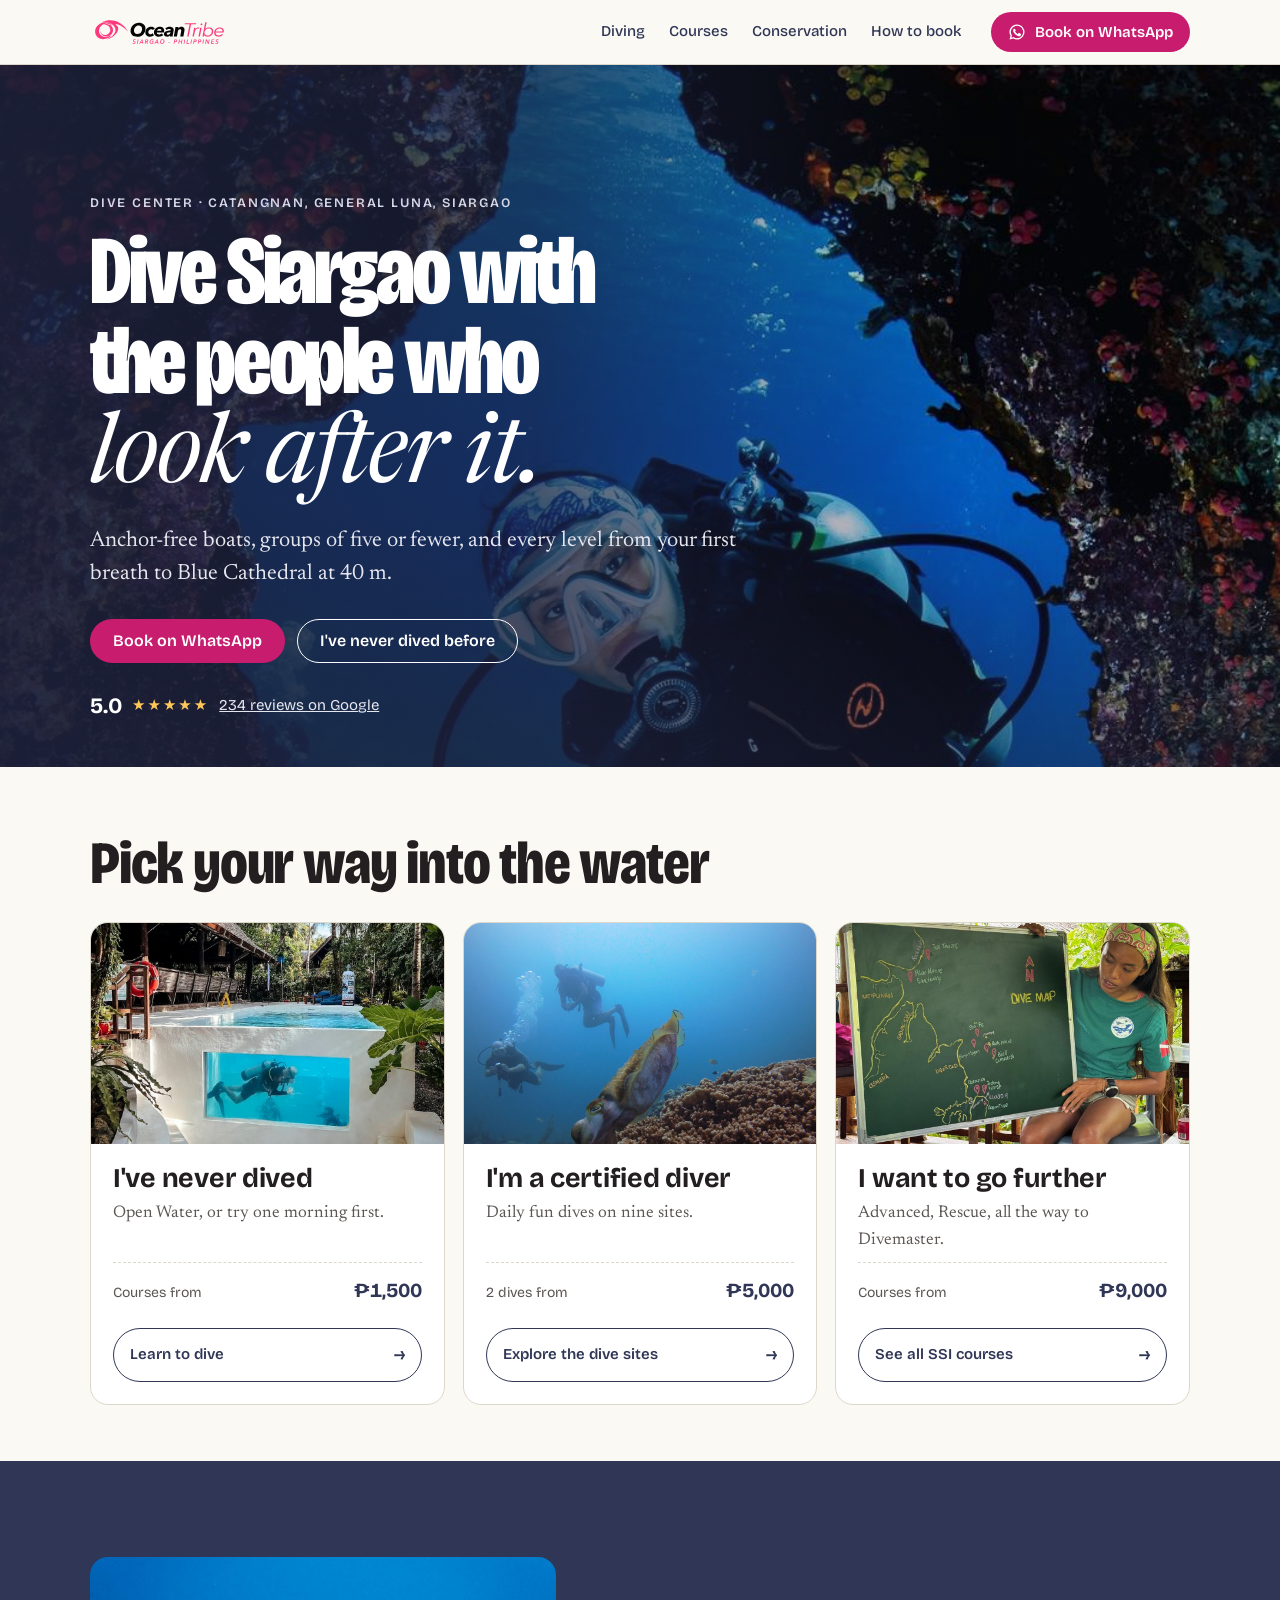
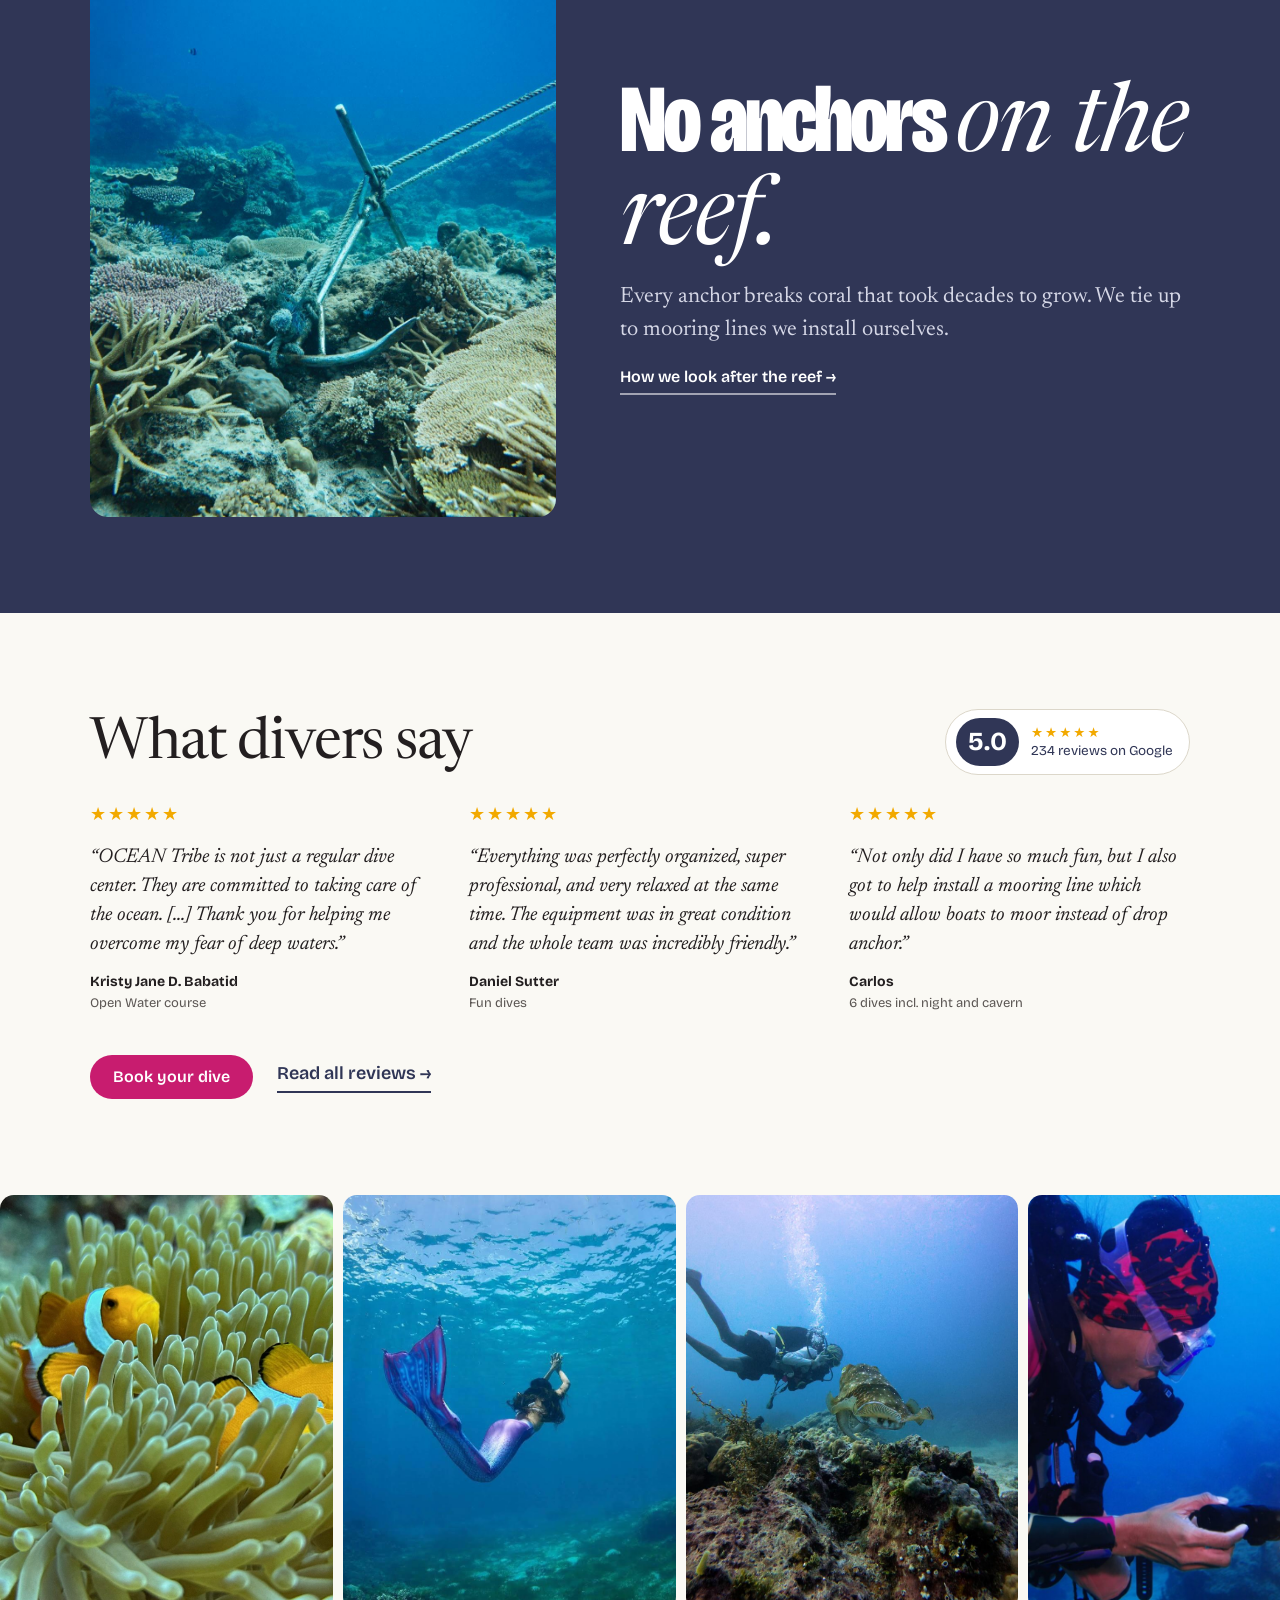
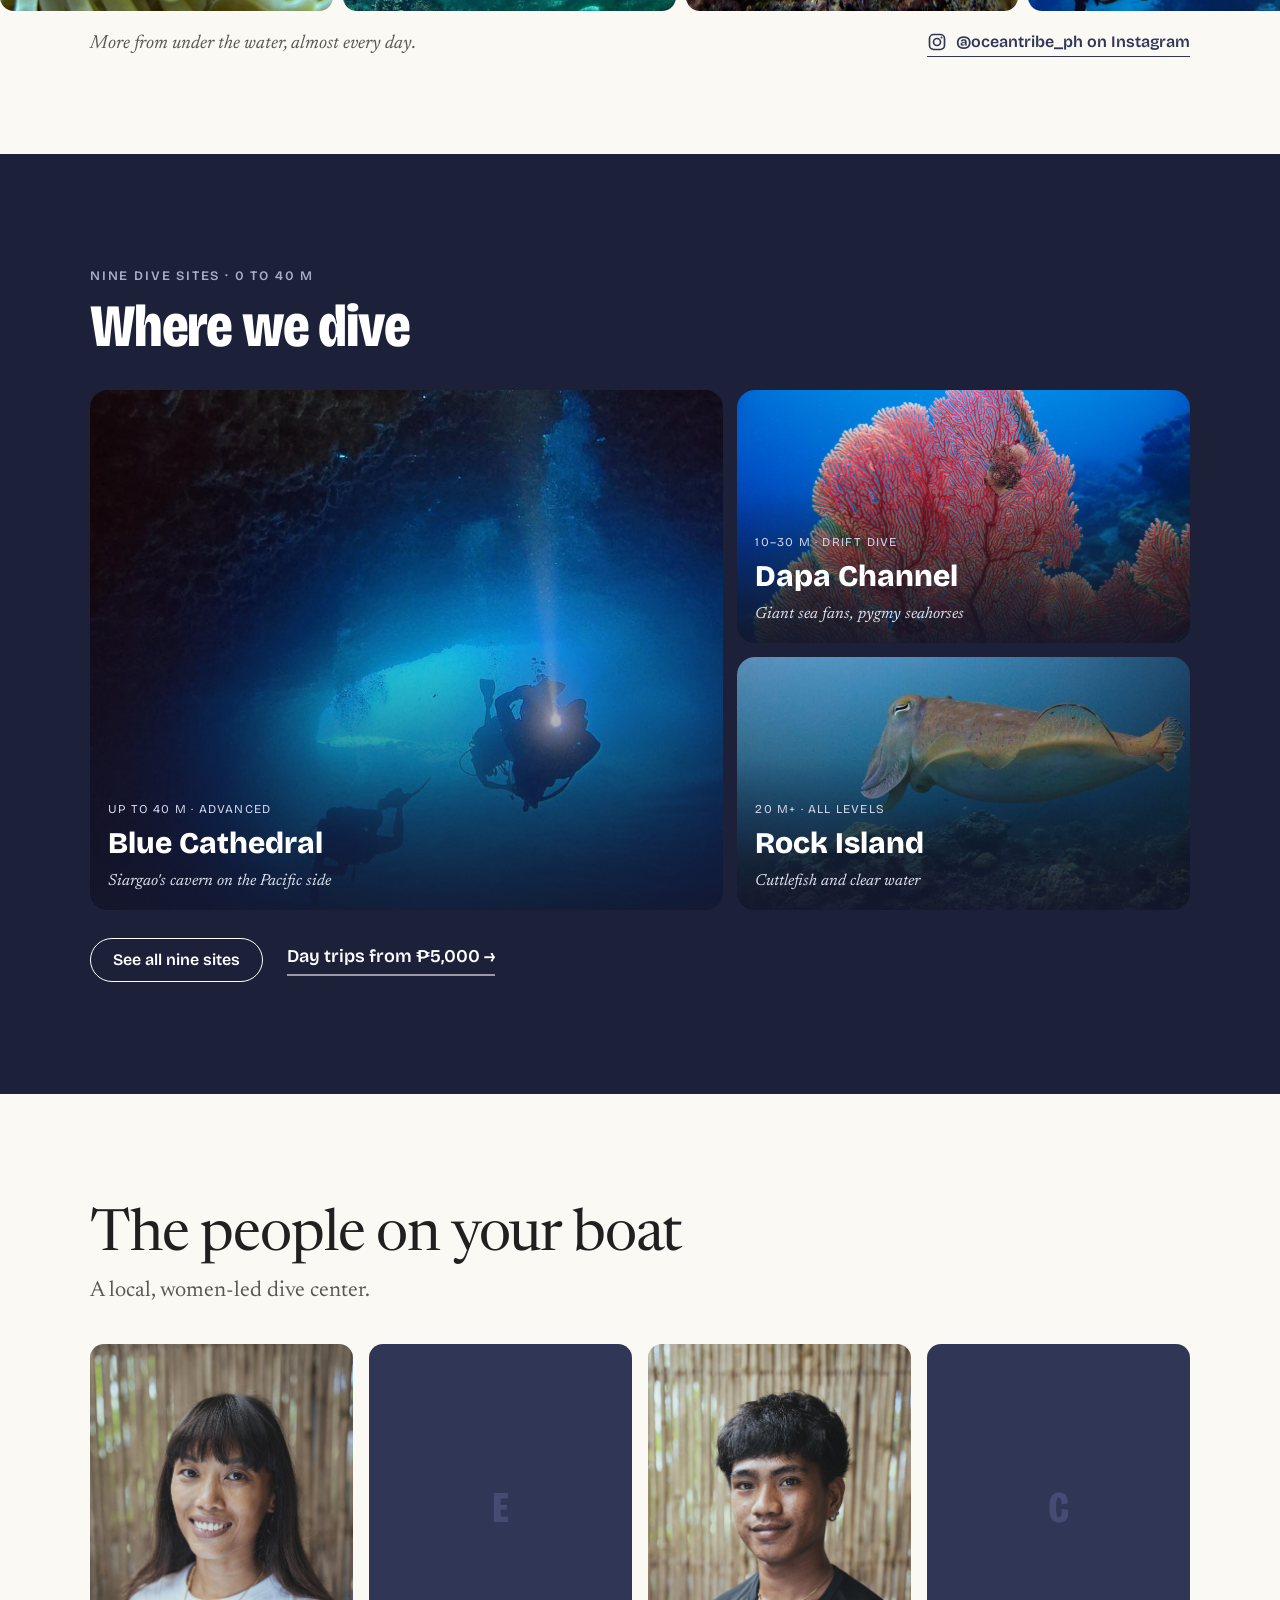
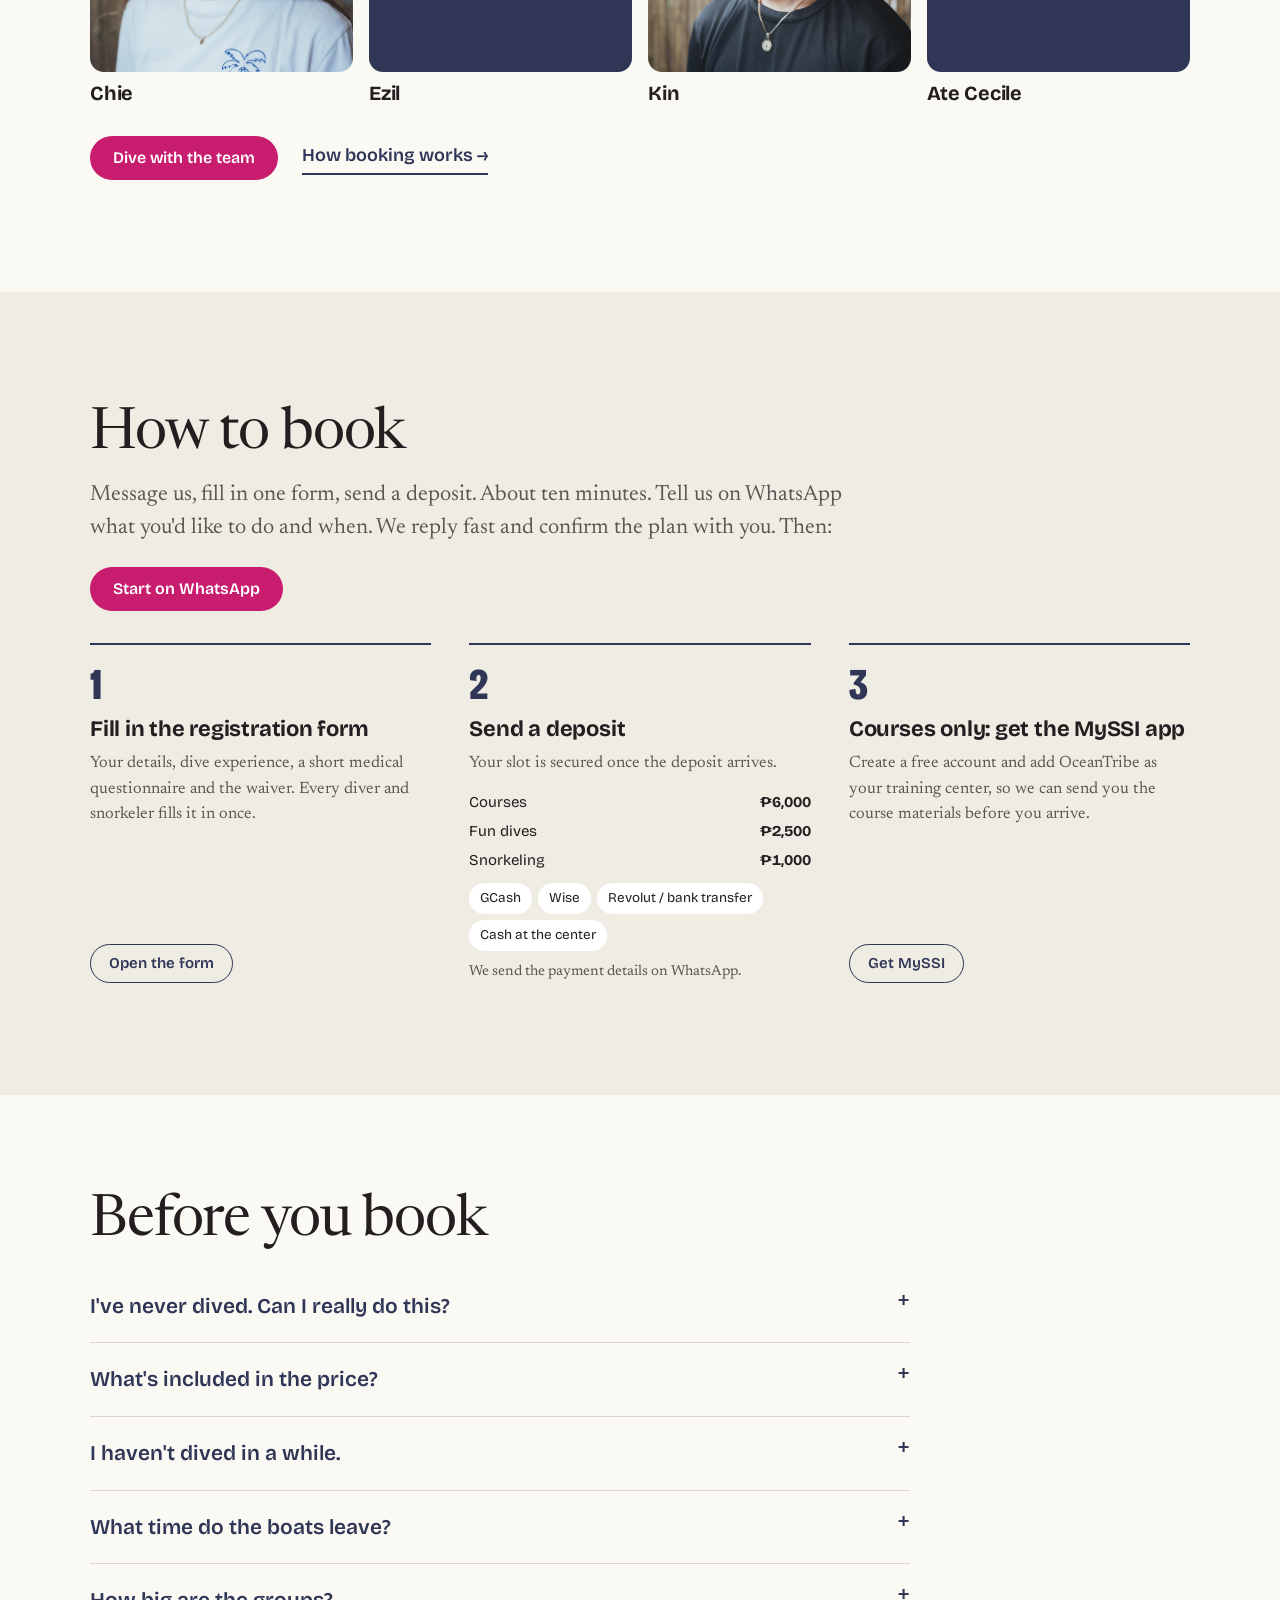
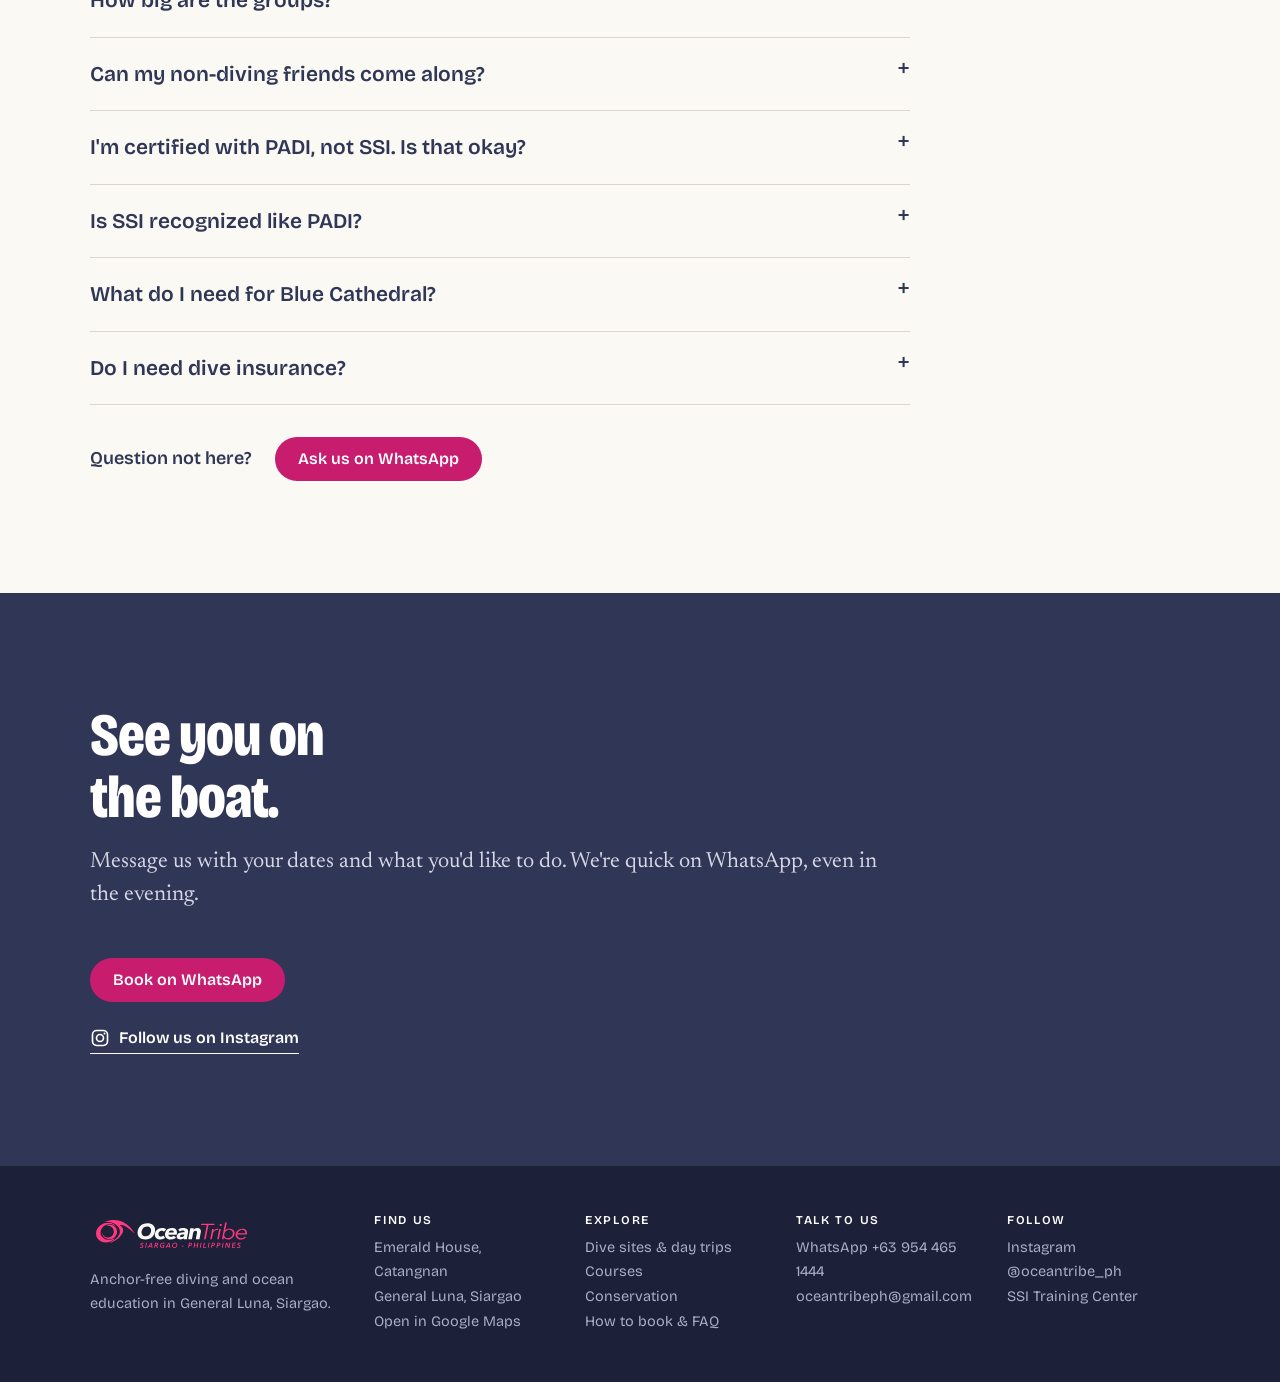
==== commit 7cbbf034: "Max five divers per group (was seven) Co-Authored-By: Claude Opus 5.5 <noreply@anthropic.com> Claude" ====
--- a/index.html
+++ b/index.html
@@ -36,7 +36,7 @@
     <div class="wrap hero-inner">
       <p class="eyebrow">Dive center · Catangnan, General Luna, Siargao</p>
       <h1>Dive Siargao with the people who <em>look after it.</em></h1>
-      <p class="lede">Anchor-free boats, groups of seven or fewer, and every level from your first breath to Blue Cathedral at 40 m.</p>
+      <p class="lede">Anchor-free boats, groups of five or fewer, and every level from your first breath to Blue Cathedral at 40 m.</p>
       <div class="hero-cta">
         <a class="btn btn-wa" href="https://wa.me/639544651444?text=Hi%20OceanTribe!%20I%27d%20like%20to%20book%20a%20dive." target="_blank" rel="noopener">Book on WhatsApp</a>
         <a class="btn btn-ghost" href="courses.html">I've never dived before</a>
@@ -172,7 +172,7 @@
         <details><summary>What's included in the price?</summary><p>All scuba gear, the boat and the marine fee. Extras like a torch or a dive computer on fun dives are ₱300 each.</p></details>
         <details><summary>I haven't dived in a while.</summary><p>If your last dive was more than six months ago, we suggest the Scuba Refresher: one pool session and two ocean dives for ₱6,500.</p></details>
         <details><summary>What time do the boats leave?</summary><p>Usually around 9:00 in the morning and 13:30 in the afternoon. If there's a Basic Diver on the trip, the day starts at 8:00 with the pool session.</p></details>
-        <details><summary>How many people are on the boat?</summary><p>Never more than seven divers per trip.</p></details>
+        <details><summary>How big are the groups?</summary><p>Five divers at most per group.</p></details>
         <details><summary>Can my non-diving friends come along?</summary><p>Yes. A boat ride is ₱1,000, and guided snorkeling is ₱1,500.</p></details>
         <details><summary>I'm certified with PADI, not SSI. Is that okay?</summary><p>Yes. We welcome divers from PADI, SSI, SDI, CMAS, NAUI and others. Bring your card or upload it in the registration form.</p></details>
         <details><summary>Is SSI recognized like PADI?</summary><p>Yes. SSI certifications are recognized by dive centers around the world, and we welcome PADI divers on every trip. The skills and depth limits of an SSI Open Water Diver match what other agencies teach at that level.</p></details>
--- a/styles.css
+++ b/styles.css
@@ -619,3 +619,18 @@
 .sec-cta .text-link{color:var(--navy);border-bottom-color:var(--navy)}
 .navy-band .sec-cta .text-link,.deep .sec-cta .text-link{color:#fff;border-bottom-color:rgba(255,255,255,.55)}
 @media (min-width:1001px){.team-home .team-grid{grid-template-columns:repeat(4,1fr)}}
+
+/* Conservation: wiki feature + 3 stats */
+.wiki-feature{display:grid;grid-template-columns:.8fr 1.2fr;gap:clamp(28px,5vw,72px);align-items:center}
+.wiki-feature>img{border-radius:18px;width:100%;aspect-ratio:3/4;object-fit:cover}
+.wiki-feature .serif-h{font-size:clamp(34px,4.6vw,56px);line-height:1.02}
+.wiki-topics{display:flex;flex-wrap:wrap;gap:8px}
+.wiki-topics span{font-family:var(--display);font-size:14px;font-weight:600;color:var(--navy);background:#fff;border:1px solid var(--line);border-radius:999px;padding:6px 13px}
+.btn-navy{background:var(--navy);color:#fff}
+.btn-navy:hover{background:var(--pink)}
+.wiki-feature .fine{margin-top:4px}
+@media (max-width:860px){.wiki-feature{grid-template-columns:1fr}.wiki-feature>img{aspect-ratio:4/3;order:2}}
+.stats.three{grid-template-columns:repeat(3,1fr)}
+@media (max-width:900px){.stats.three{grid-template-columns:1fr}}
+.btn-white{background:#fff;color:var(--navy)}
+.btn-white:hover{background:var(--ow)}
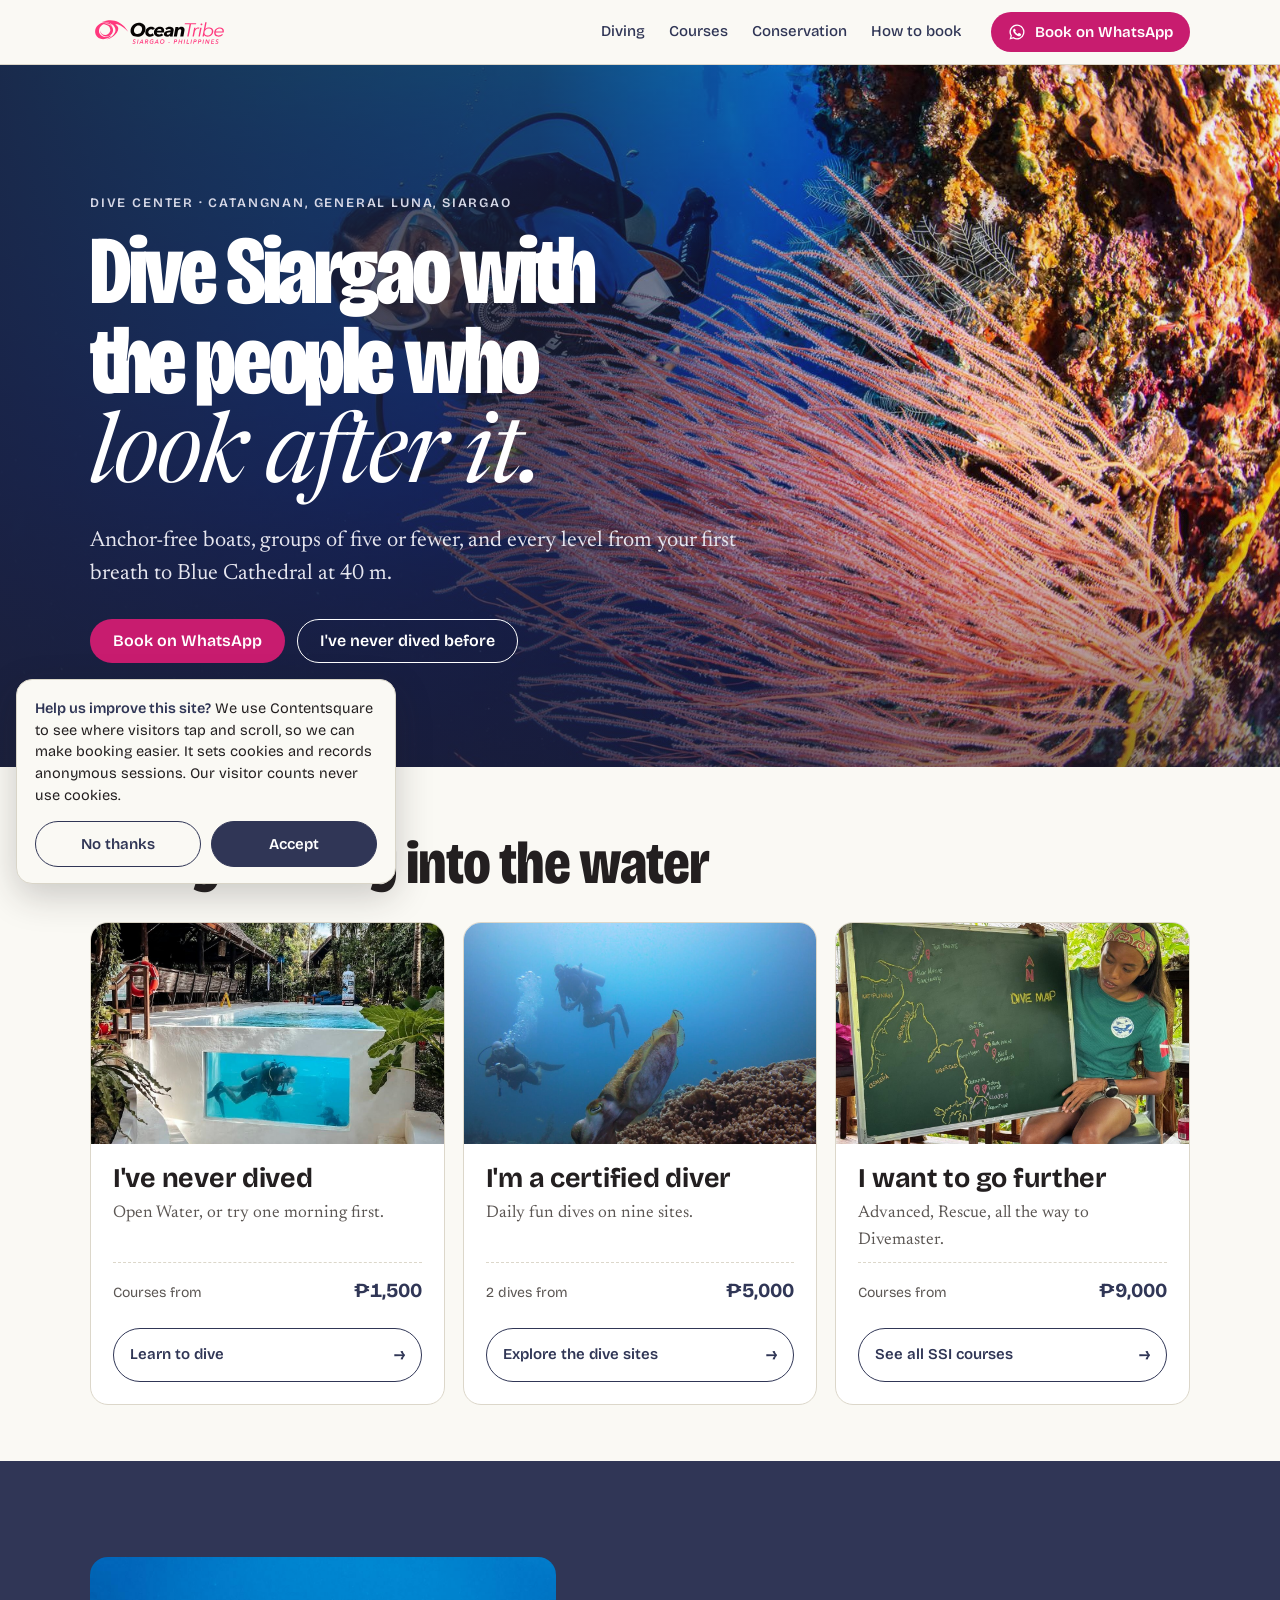
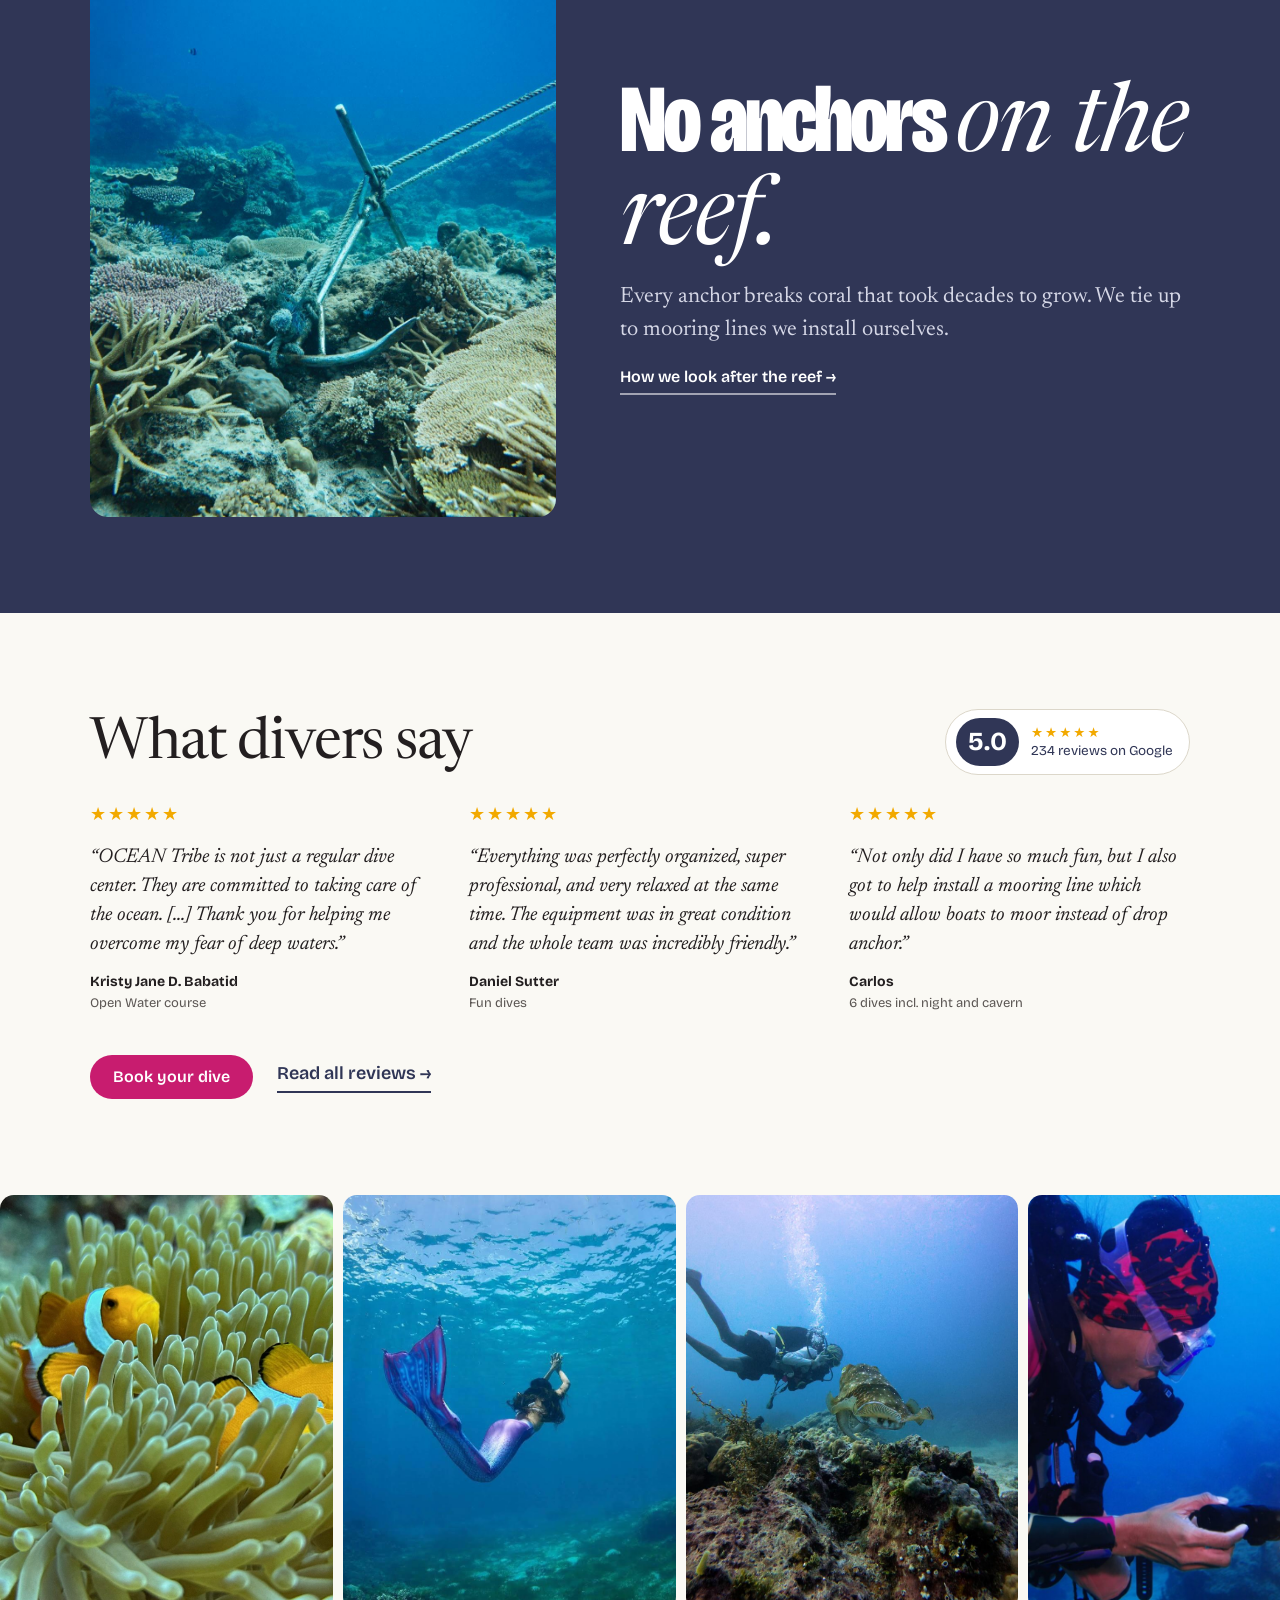
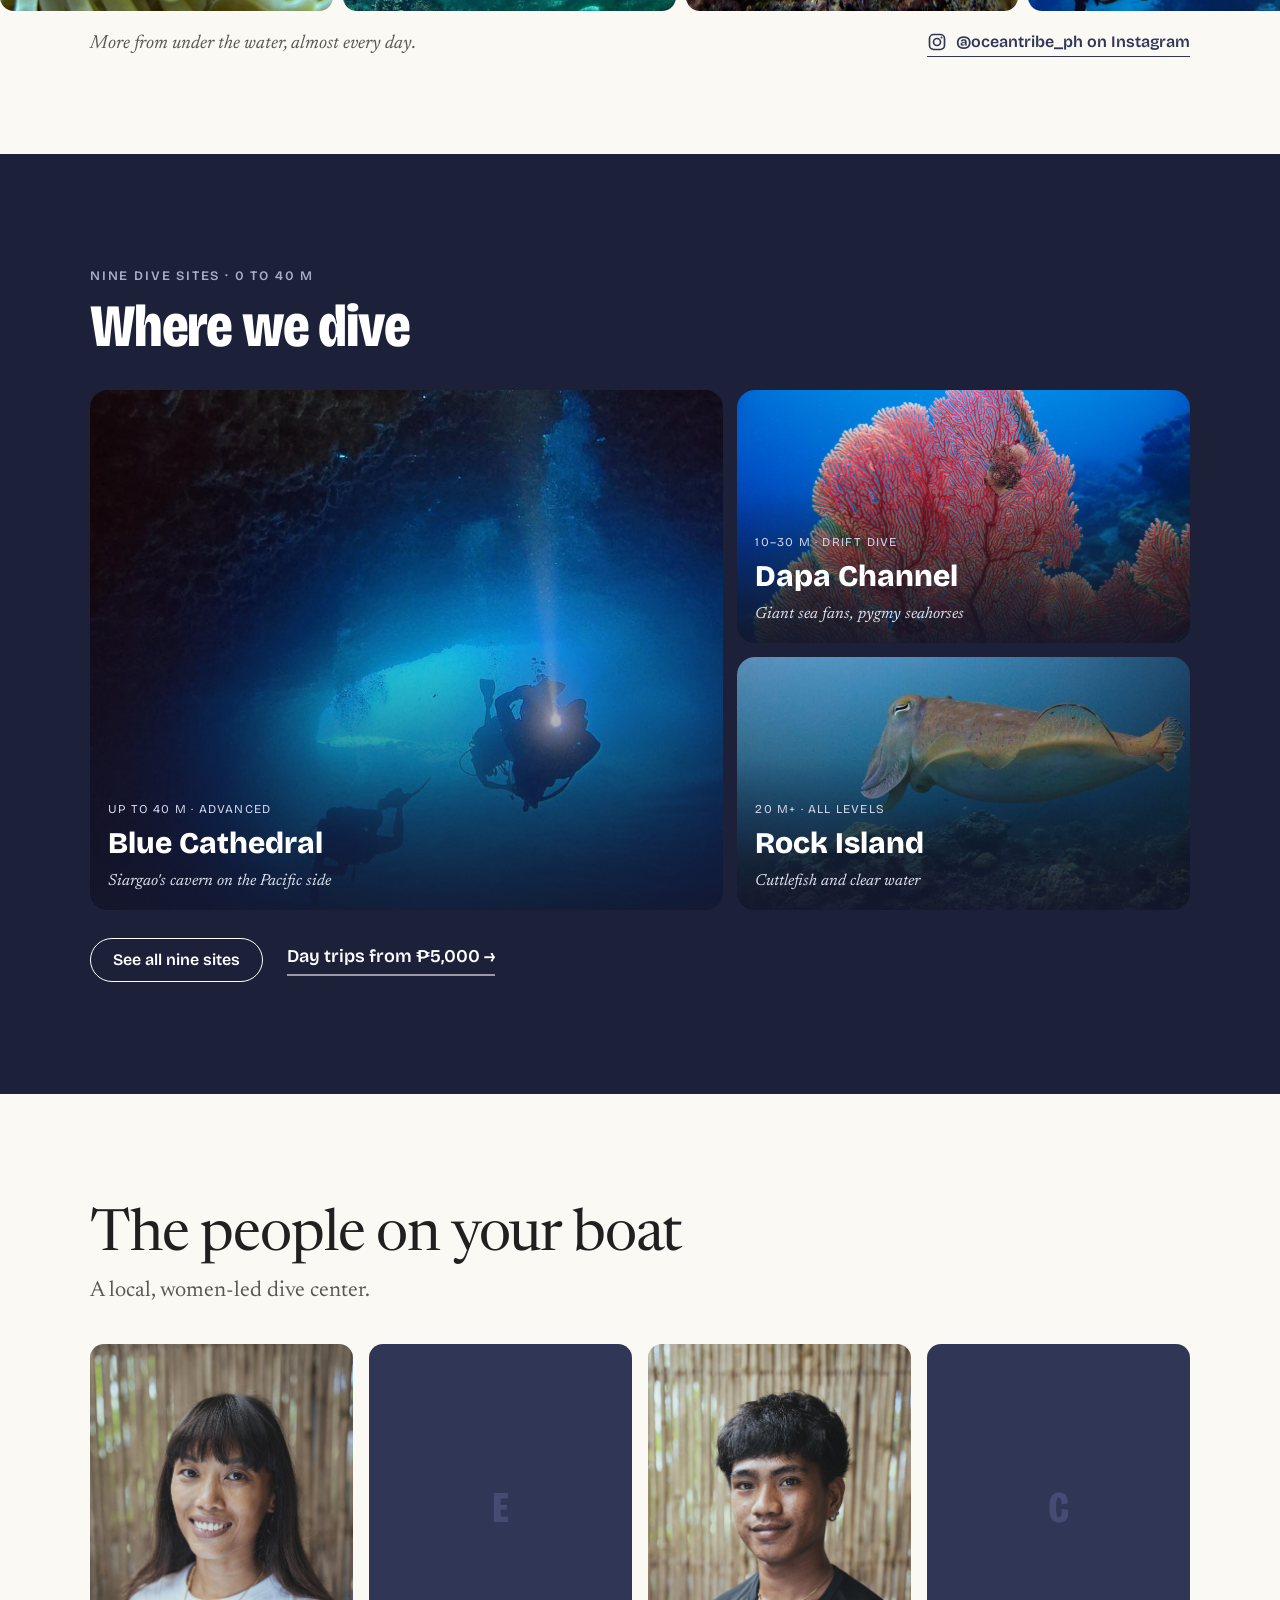
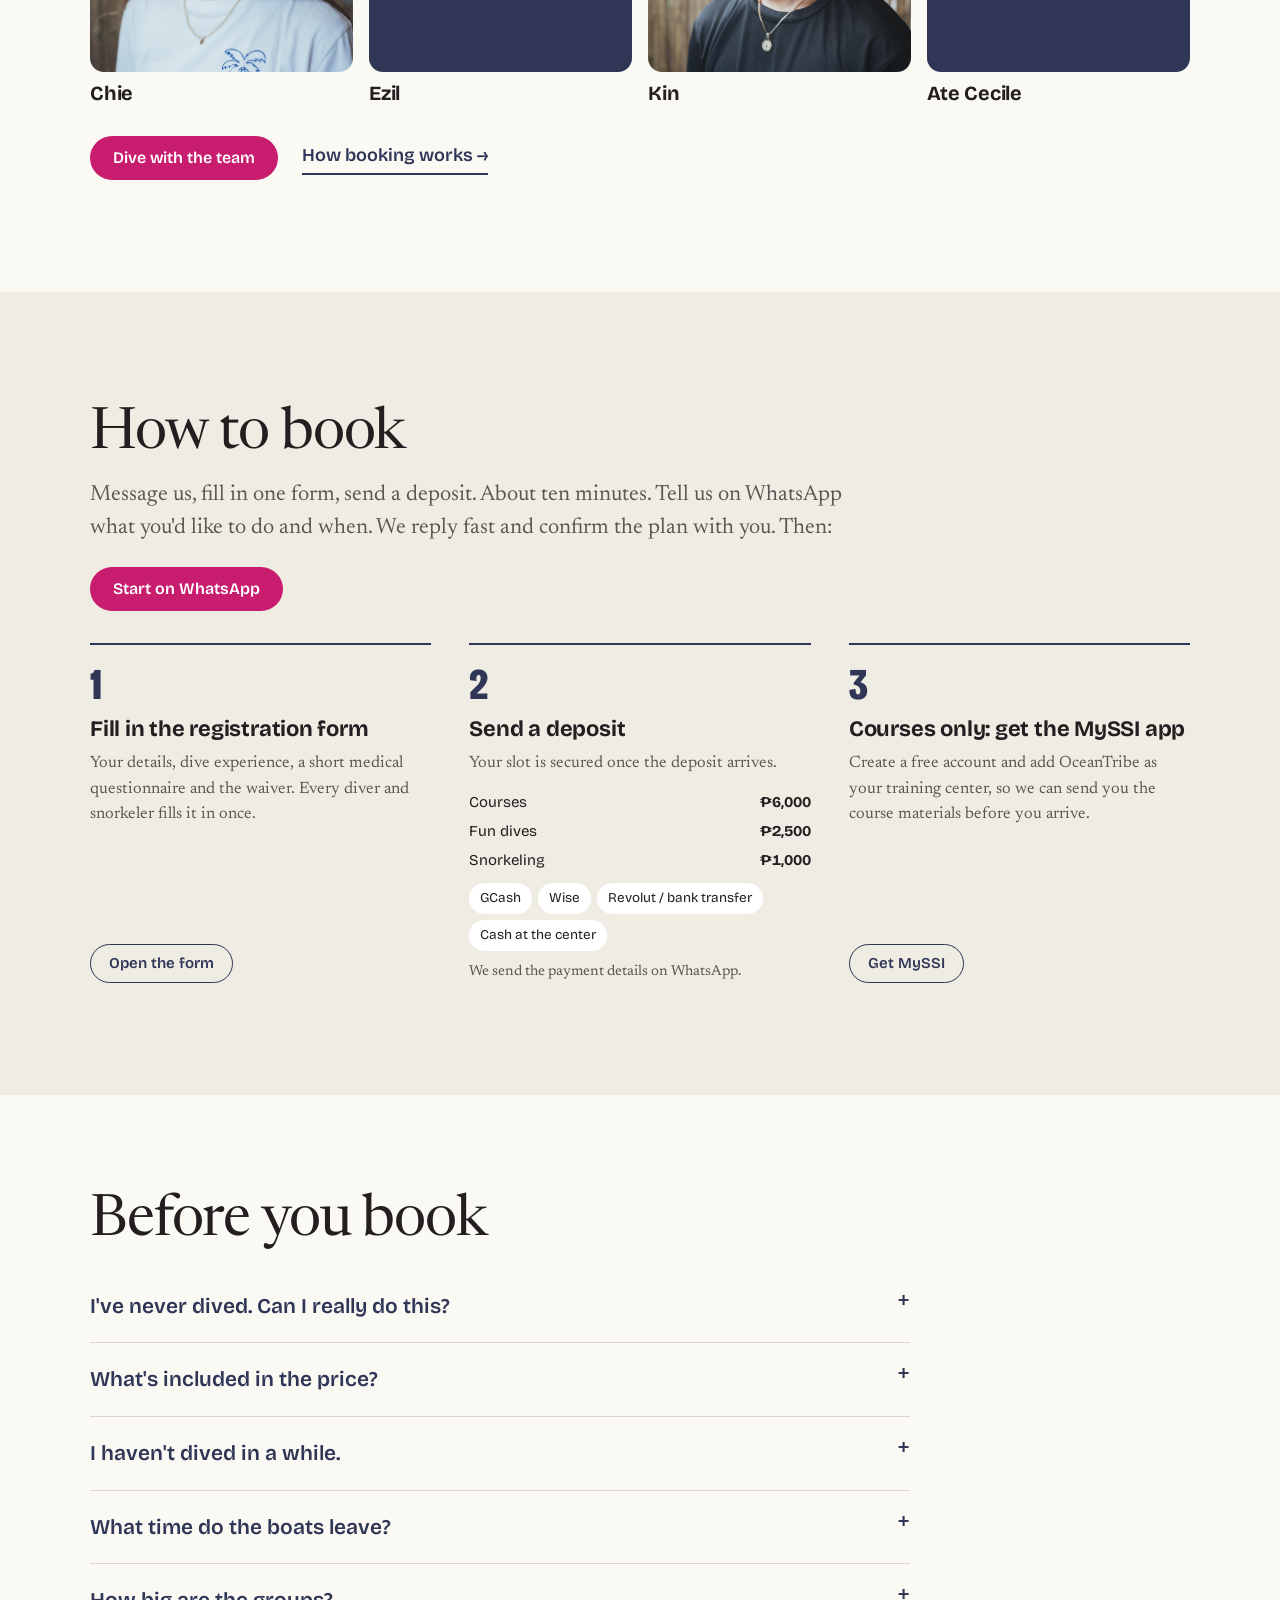
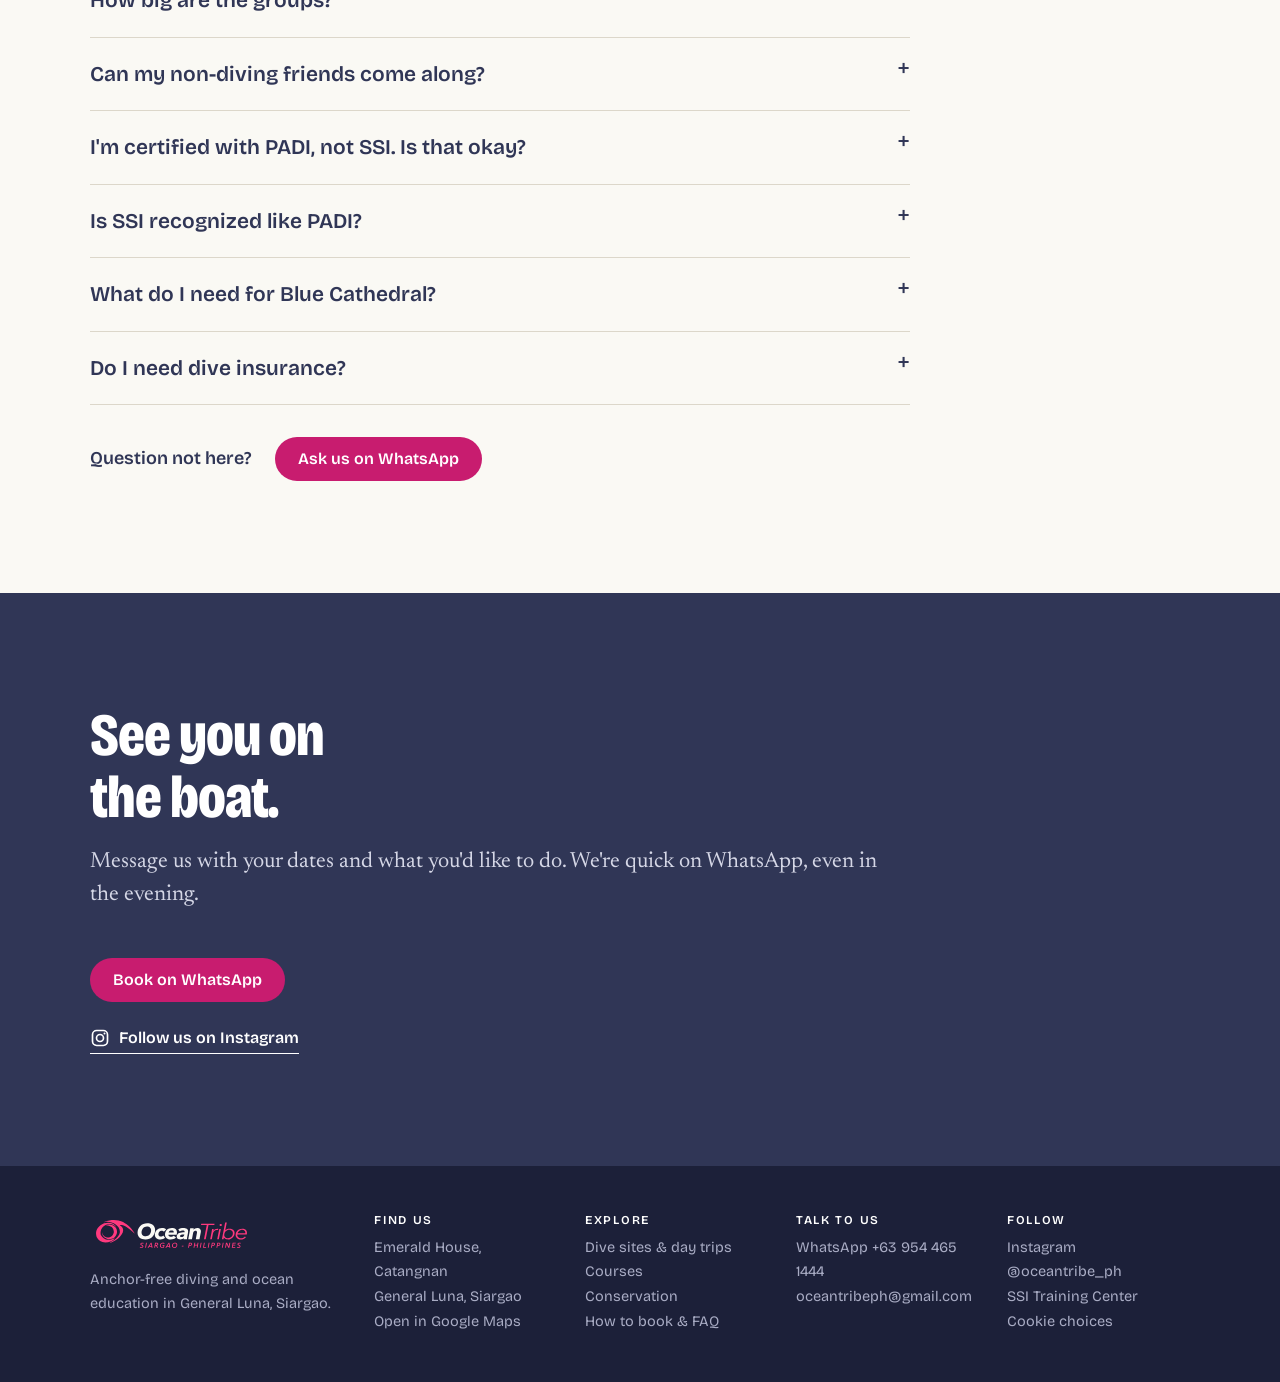
==== commit b370710c: "Add Contentsquare behind a cookie consent banner consent.js shows a small Accept / No thanks banner " ====
--- a/index.html
+++ b/index.html
@@ -8,6 +8,7 @@
 <link rel="stylesheet" href="styles.css">
 <script defer src="https://cloud.umami.is/script.js" data-website-id="334c8118-5573-4750-85b4-5e880d97f242"></script>
 <script defer src="track.js"></script>
+<script defer src="consent.js"></script>
 </head><body>
 <header class="site-head">
   <div class="wrap head-row">
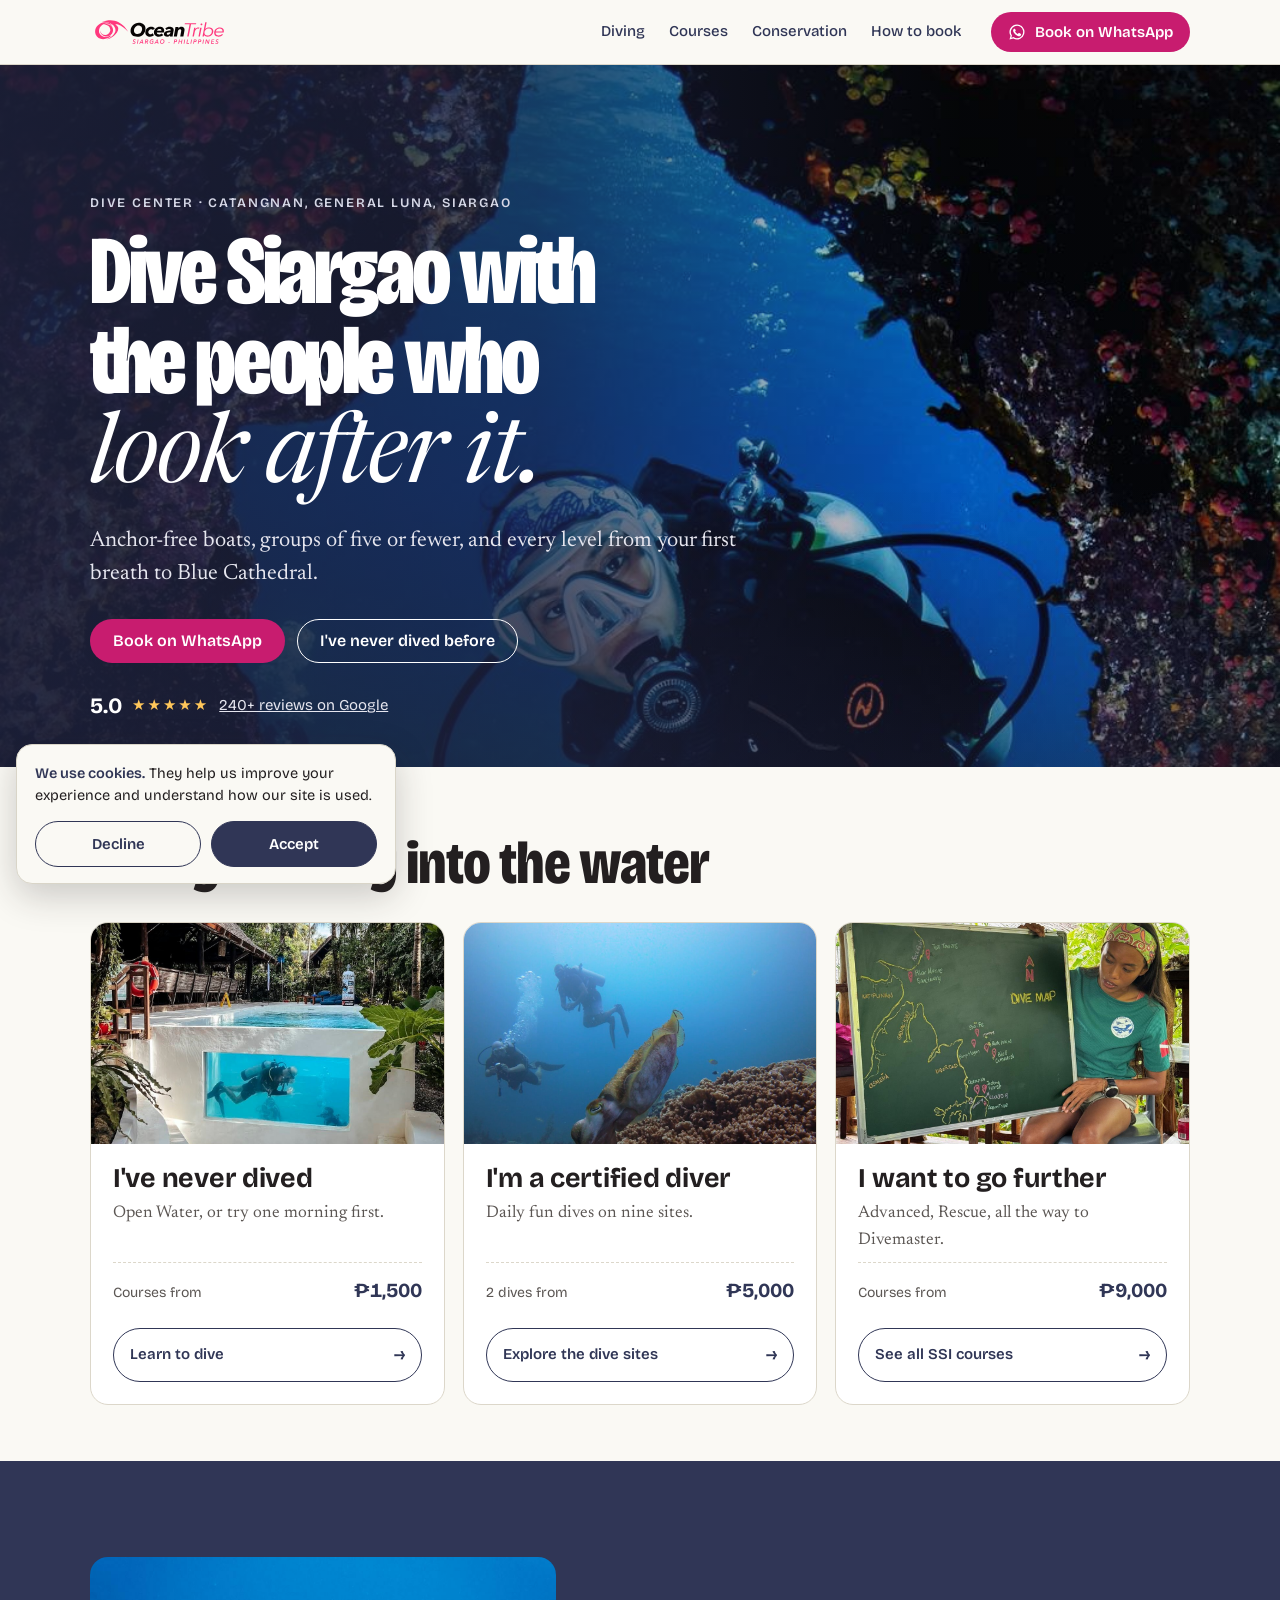
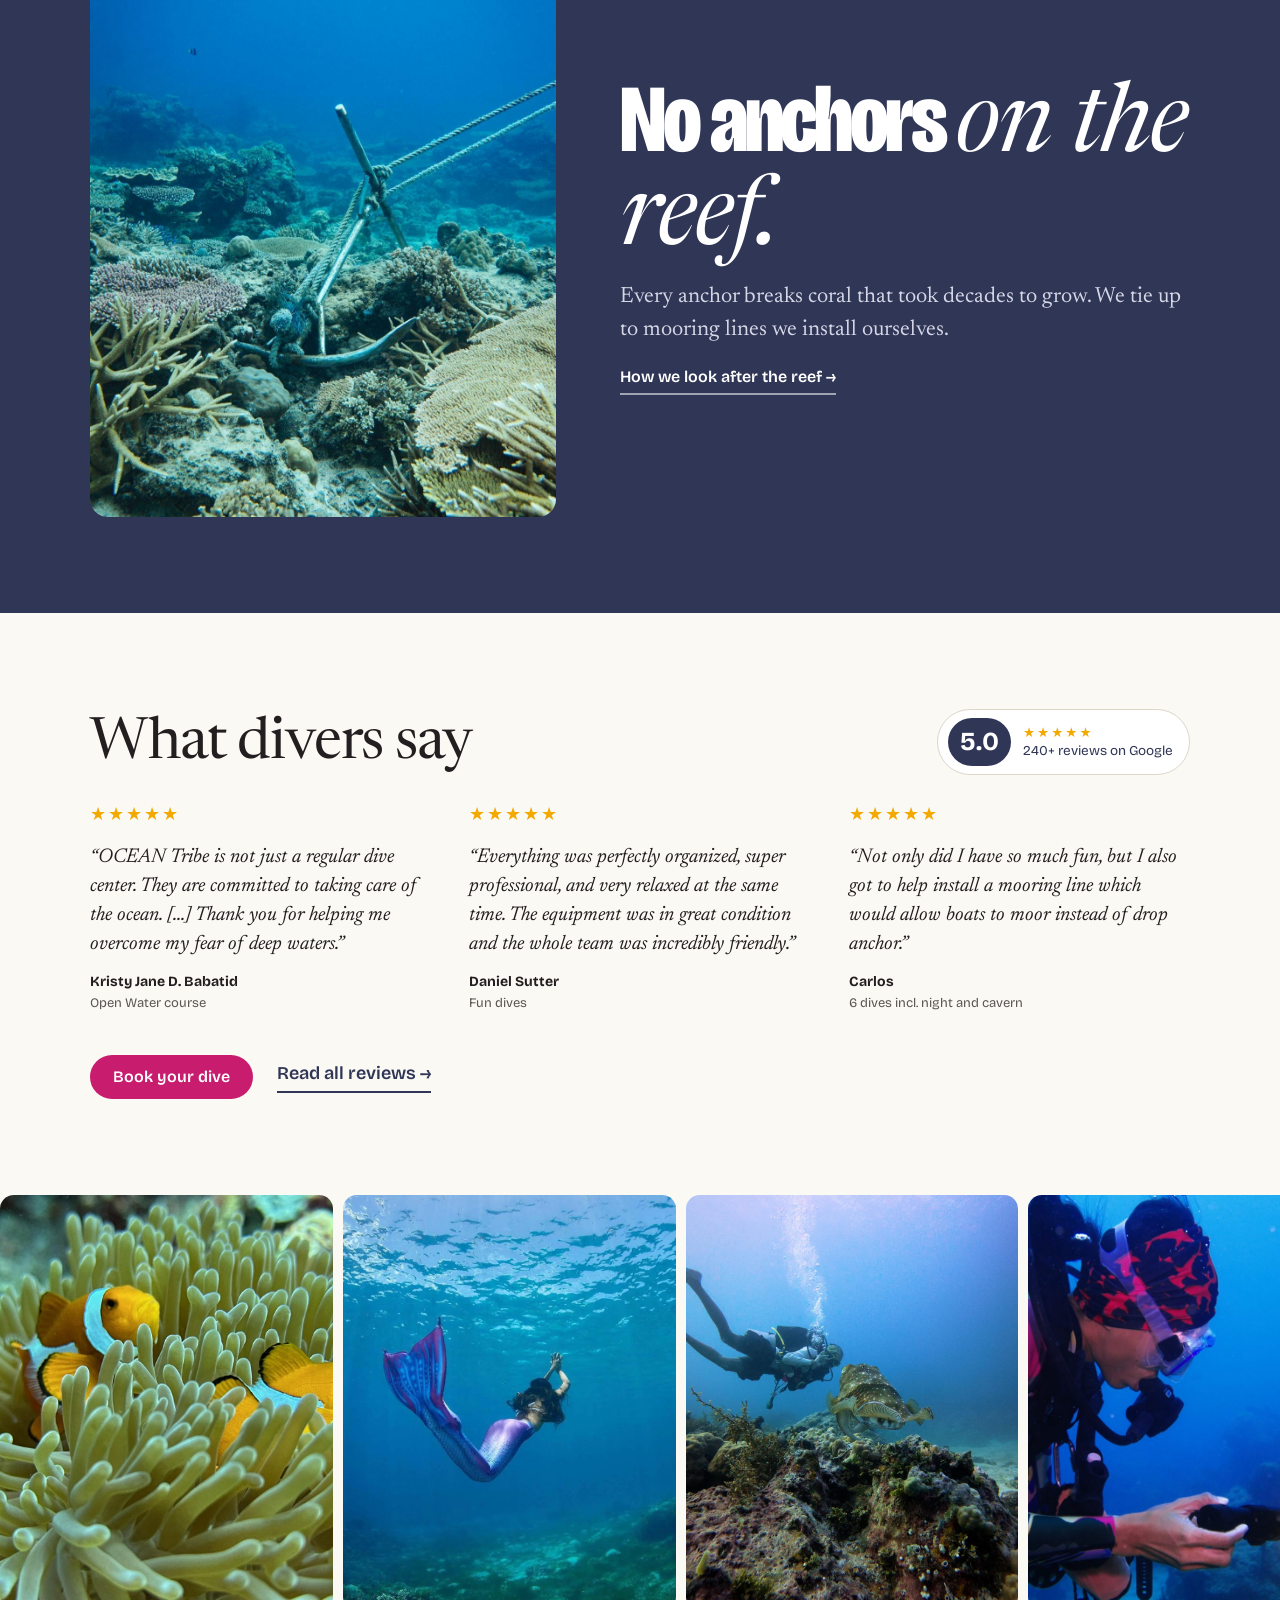
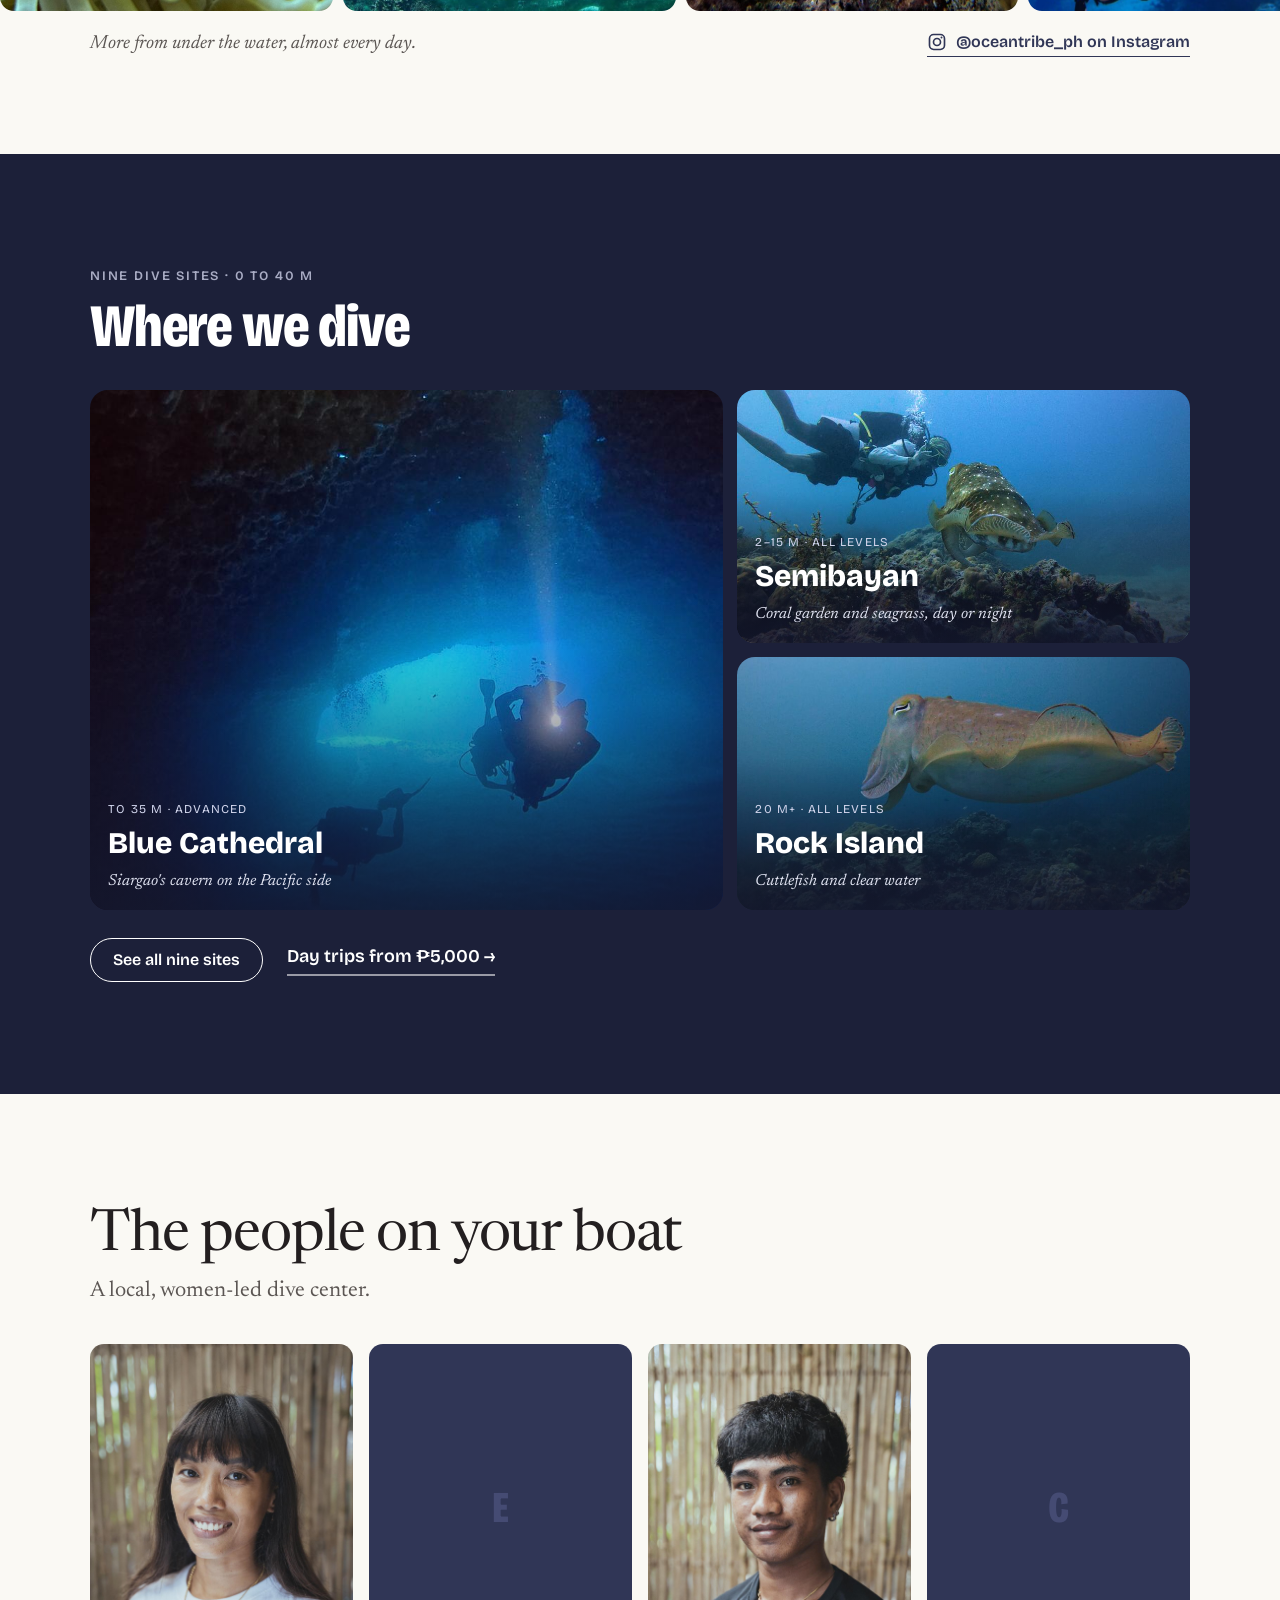
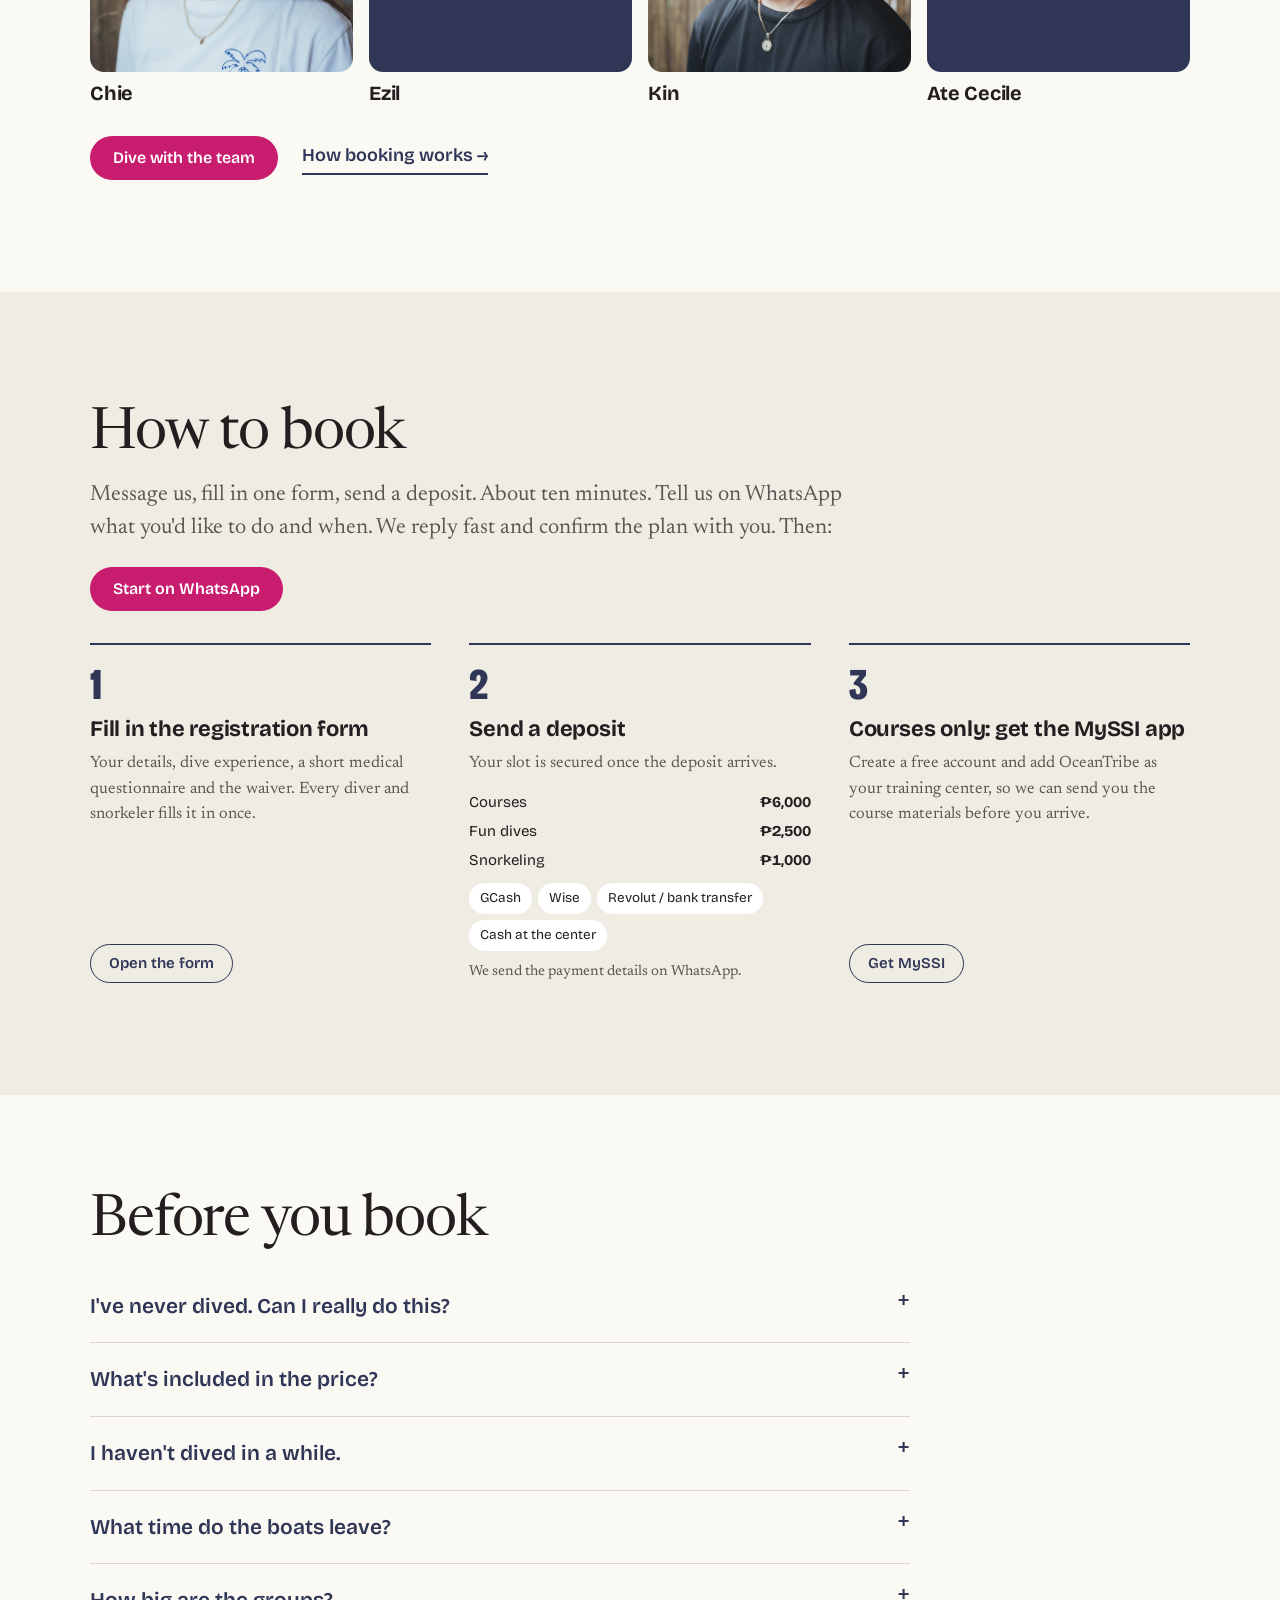
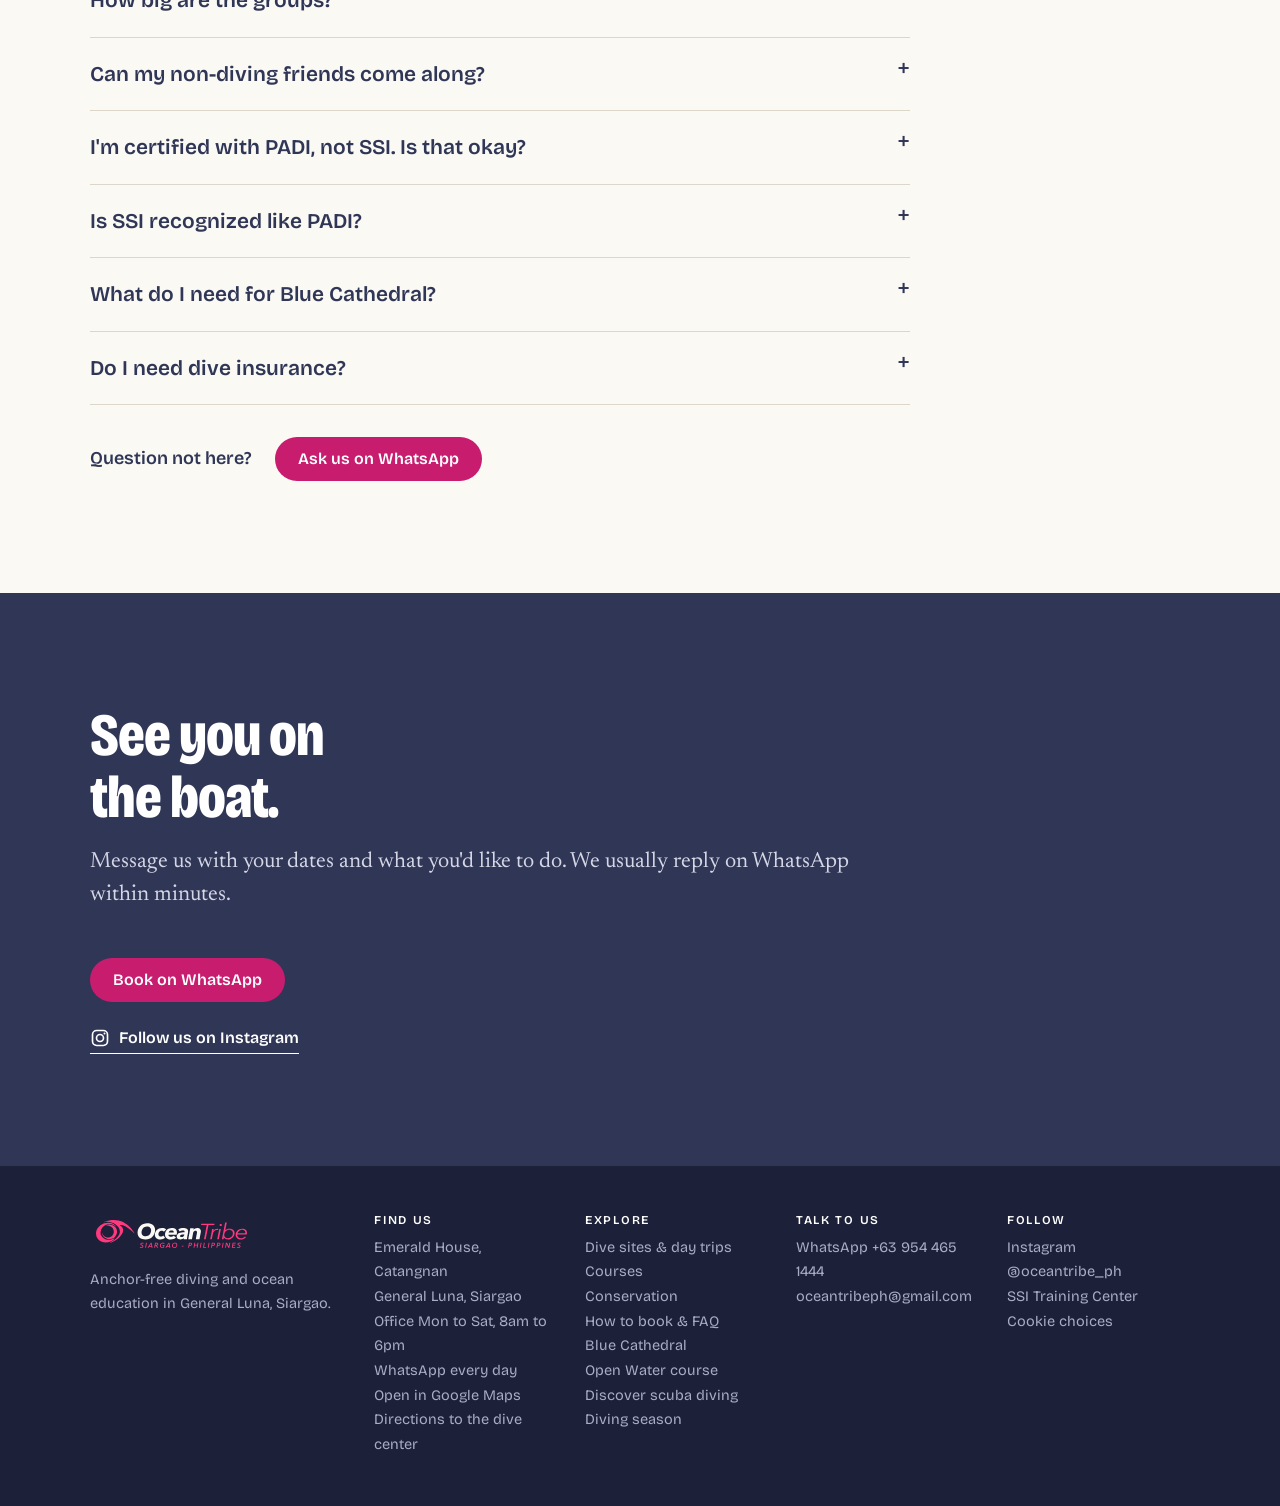
==== commit a501be3a: "SEO Phase 1: site guides, season, hours, sitemap" ====
--- a/index.html
+++ b/index.html
@@ -1,6 +1,14 @@
 <!doctype html>
-<html lang="en"><head><meta charset="utf-8"><meta name="viewport" content="width=device-width,initial-scale=1,viewport-fit=cover"><title>OceanTribe Siargao</title>
-<meta name="description" content="Dive Siargao with OceanTribe: anchor-free boats, small groups, SSI courses from Try Scuba to Divemaster, in Catangnan, General Luna.">
+<html lang="en"><head><meta charset="utf-8"><meta name="viewport" content="width=device-width,initial-scale=1,viewport-fit=cover"><title>Scuba Diving &amp; Courses in General Luna, Siargao | OceanTribe</title>
+<meta name="description" content="Anchor-free scuba diving in General Luna, Siargao. Fun dives from ₱5,000, SSI courses from Try Scuba to Divemaster, groups of five or fewer.">
+<link rel="canonical" href="https://oceantribe.ph/">
+<meta property="og:type" content="website">
+<meta property="og:site_name" content="OceanTribe Philippines">
+<meta property="og:title" content="Scuba Diving &amp; Courses in General Luna, Siargao | OceanTribe">
+<meta property="og:description" content="Anchor-free scuba diving in General Luna, Siargao. Fun dives from ₱5,000, SSI courses from Try Scuba to Divemaster, groups of five or fewer.">
+<meta property="og:url" content="https://oceantribe.ph/">
+<meta property="og:image" content="https://oceantribe.ph/img/diver-sea-whip-wall-siargao.jpg">
+<meta name="twitter:card" content="summary_large_image">
 <link rel="icon" href="img/logo-mark.svg" type="image/svg+xml">
 <link rel="preconnect" href="https://fonts.googleapis.com">
 <link rel="preconnect" href="https://fonts.gstatic.com" crossorigin>
@@ -9,10 +17,12 @@
 <script defer src="https://cloud.umami.is/script.js" data-website-id="334c8118-5573-4750-85b4-5e880d97f242"></script>
 <script defer src="track.js"></script>
 <script defer src="consent.js"></script>
+<script type="application/ld+json">{"@context":"https://schema.org","@type":"SportsActivityLocation","@id":"https://oceantribe.ph/#business","name":"OceanTribe Philippines","alternateName":["OceanTribe Siargao","Ocean Tribe Dive Center"],"description":"Women-led SSI dive center in General Luna, Siargao. Fun dives, courses from Try Scuba to Divemaster, anchor-free boats and groups of five or fewer.","url":"https://oceantribe.ph/","image":"https://oceantribe.ph/img/diver-sea-whip-wall-siargao.jpg","logo":"https://oceantribe.ph/img/logo-mark.svg","telephone":"+63 954 465 1444","openingHoursSpecification":[{"@type":"OpeningHoursSpecification","dayOfWeek":["Monday","Tuesday","Wednesday","Thursday","Friday","Saturday"],"opens":"08:00","closes":"18:00"}],"email":"oceantribeph@gmail.com","address":{"@type":"PostalAddress","streetAddress":"Emerald House, Catangnan","addressLocality":"General Luna","addressRegion":"Surigao del Norte","postalCode":"8419","addressCountry":"PH"},"geo":{"@type":"GeoCoordinates","latitude":9.8102603,"longitude":126.1649299},"hasMap":"https://www.google.com/maps/place/Ocean+Tribe+Dive+Center/@9.8078009,126.165637,17z/data=!4m6!3m5!1s0x3304090036056f11:0x4c43a69e7b7e8809!8m2!3d9.8102603!4d126.1649299!16s%2Fg%2F11x1c6w_49","sameAs":["https://www.instagram.com/oceantribe_ph/","https://www.divessi.com/divecenter/763305"]}</script>
+<script type="application/ld+json">{"@context":"https://schema.org","@type":"FAQPage","mainEntity":[{"@type":"Question","name":"I've never dived. Can I really do this?","acceptedAnswer":{"@type":"Answer","text":"Yes. Basic Diver is made for people with no experience. You start in the pool and only go to the ocean once you feel comfortable, with your instructor beside you."}},{"@type":"Question","name":"What's included in the price?","acceptedAnswer":{"@type":"Answer","text":"All scuba gear, the boat and the marine fee. Extras like a torch or a dive computer on fun dives are ₱300 each."}},{"@type":"Question","name":"I haven't dived in a while.","acceptedAnswer":{"@type":"Answer","text":"If your last dive was more than six months ago, we suggest the Scuba Refresher: one pool session and two ocean dives for ₱6,500."}},{"@type":"Question","name":"What time do the boats leave?","acceptedAnswer":{"@type":"Answer","text":"Usually around 9:00 in the morning and 13:30 in the afternoon. If there's a Basic Diver on the trip, the day starts at 8:00 with the pool session."}},{"@type":"Question","name":"How big are the groups?","acceptedAnswer":{"@type":"Answer","text":"Five divers at most per group."}},{"@type":"Question","name":"Can my non-diving friends come along?","acceptedAnswer":{"@type":"Answer","text":"Yes. A boat ride is ₱1,000, and guided snorkeling is ₱1,500."}},{"@type":"Question","name":"I'm certified with PADI, not SSI. Is that okay?","acceptedAnswer":{"@type":"Answer","text":"Yes. We welcome divers from PADI, SSI, SDI, CMAS, NAUI and others. Bring your card or upload it in the registration form."}},{"@type":"Question","name":"Is SSI recognized like PADI?","acceptedAnswer":{"@type":"Answer","text":"Yes. SSI certifications are recognized by dive centers around the world, and we welcome PADI divers on every trip. The skills and depth limits of an SSI Open Water Diver match what other agencies teach at that level."}},{"@type":"Question","name":"What do I need for Blue Cathedral?","acceptedAnswer":{"@type":"Answer","text":"An Advanced certification, recent diving experience and good air consumption. Depending on when you last dived, we may ask for a check dive first. We decide case by case. Blue Cathedral runs from March to September, on days without swell."}},{"@type":"Question","name":"Do I need dive insurance?","acceptedAnswer":{"@type":"Answer","text":"We strongly recommend it. The registration form asks whether your insurance covers diving."}}]}</script>
 </head><body>
 <header class="site-head">
   <div class="wrap head-row">
-    <a class="logo" href="index.html" aria-label="OceanTribe Siargao, back to top"><img src="img/logo-wide-siargao-dark.svg" alt="OceanTribe Siargao"></a>
+    <a class="logo" href="index.html" aria-label="OceanTribe Philippines, back to top"><img src="img/logo-wide-siargao-dark.svg" alt="OceanTribe Philippines"></a>
     <nav class="nav" aria-label="Main">
       <a href="diving.html">Diving</a>
       <a href="courses.html">Courses</a>
@@ -31,18 +41,18 @@
 <main id="top">
 <section class="hero" aria-label="Welcome">
     <picture>
-      <source media="(min-width: 760px)" srcset="img/p02.jpg">
-      <img src="img/p03.jpg" alt="A diver in a pink sea whip garden on a blue Siargao wall">
+      <source media="(min-width: 760px)" srcset="img/diver-sea-whip-wall-siargao.jpg">
+      <img src="img/diver-coral-swim-through-siargao.jpg" alt="A diver framed by a coral swim-through in Siargao">
     </picture>
     <div class="wrap hero-inner">
       <p class="eyebrow">Dive center · Catangnan, General Luna, Siargao</p>
       <h1>Dive Siargao with the people who <em>look after it.</em></h1>
-      <p class="lede">Anchor-free boats, groups of five or fewer, and every level from your first breath to Blue Cathedral at 40 m.</p>
+      <p class="lede">Anchor-free boats, groups of five or fewer, and every level from your first breath to Blue Cathedral.</p>
       <div class="hero-cta">
         <a class="btn btn-wa" href="https://wa.me/639544651444?text=Hi%20OceanTribe!%20I%27d%20like%20to%20book%20a%20dive." target="_blank" rel="noopener">Book on WhatsApp</a>
         <a class="btn btn-ghost" href="courses.html">I've never dived before</a>
       </div>
-      <p class="stars"><b>5.0</b><span class="s" aria-hidden="true">★★★★★</span><a href="https://www.google.com/maps/place/Ocean+Tribe+Dive+Center/@9.8078009,126.165637,17z/data=!4m6!3m5!1s0x3304090036056f11:0x4c43a69e7b7e8809!8m2!3d9.8102603!4d126.1649299!16s%2Fg%2F11x1c6w_49" target="_blank" rel="noopener">234 reviews on Google</a></p>
+      <p class="stars"><b>5.0</b><span class="s" aria-hidden="true">★★★★★</span><a href="https://www.google.com/maps/place/Ocean+Tribe+Dive+Center/@9.8078009,126.165637,17z/data=!4m6!3m5!1s0x3304090036056f11:0x4c43a69e7b7e8809!8m2!3d9.8102603!4d126.1649299!16s%2Fg%2F11x1c6w_49" target="_blank" rel="noopener">240+ reviews on Google</a></p>
     </div>
   </section>
 
@@ -50,7 +60,7 @@
     <h2 id="doors-h" style="margin-top:10px">Pick your way into the water</h2>
     <div class="door-grid">
       <a class="door" href="courses.html">
-        <img src="img/p36.jpg" alt="A student diver seen through the window of the dive center pool" loading="lazy" style="object-position:50% 60%">
+        <img src="img/dive-center-pool-training-general-luna.jpg" alt="A student diver seen through the window of the dive center pool" loading="lazy" style="object-position:50% 60%">
         <div class="door-body">
           <h3>I've never dived</h3>
           <p>Open Water, or try one morning first.</p>
@@ -59,7 +69,7 @@
         </div>
       </a>
       <a class="door" href="diving.html">
-        <img src="img/p35.jpg" alt="Two divers following a cuttlefish over the reef" loading="lazy" style="object-position:50% 40%">
+        <img src="img/divers-following-cuttlefish-siargao.jpg" alt="Two divers following a cuttlefish over the reef" loading="lazy" style="object-position:50% 40%">
         <div class="door-body">
           <h3>I'm a certified diver</h3>
           <p>Daily fun dives on nine sites.</p>
@@ -68,7 +78,7 @@
         </div>
       </a>
       <a class="door" href="courses.html#go-further">
-        <img src="img/p16.jpg" alt="An instructor explaining a dive plan on a chalkboard map" loading="lazy">
+        <img src="img/dive-briefing-chalkboard-map.jpg" alt="An instructor explaining a dive plan on a chalkboard map" loading="lazy">
         <div class="door-body">
           <h3>I want to go further</h3>
           <p>Advanced, Rescue, all the way to Divemaster.</p>
@@ -80,7 +90,7 @@
   </section>
 <section class="reef-band" id="reef" aria-labelledby="reef-h">
     <div class="wrap reef-grid">
-      <figure class="reef-photo"><img src="img/p25.jpg" alt="A mooring line fixed to a helix anchor on the reef" loading="lazy"></figure>
+      <figure class="reef-photo"><img src="img/mooring-line-helix-anchor-reef.jpg" alt="A mooring line fixed to a helix anchor on the reef" loading="lazy"></figure>
       <div class="stack">
         
         <p class="big-claim" id="reef-h">No anchors <span>on the reef.</span></p>
@@ -94,7 +104,7 @@
     <div class="wrap">
       <div class="rev-head">
         <div><h2 id="rev-h" class="serif-h">What divers say</h2></div>
-        <a class="rev-score" href="https://www.google.com/maps/place/Ocean+Tribe+Dive+Center/@9.8078009,126.165637,17z/data=!4m6!3m5!1s0x3304090036056f11:0x4c43a69e7b7e8809!8m2!3d9.8102603!4d126.1649299!16s%2Fg%2F11x1c6w_49" target="_blank" rel="noopener"><b>5.0</b><span><span class="s" aria-hidden="true">★★★★★</span>234 reviews on Google</span></a>
+        <a class="rev-score" href="https://www.google.com/maps/place/Ocean+Tribe+Dive+Center/@9.8078009,126.165637,17z/data=!4m6!3m5!1s0x3304090036056f11:0x4c43a69e7b7e8809!8m2!3d9.8102603!4d126.1649299!16s%2Fg%2F11x1c6w_49" target="_blank" rel="noopener"><b>5.0</b><span><span class="s" aria-hidden="true">★★★★★</span>240+ reviews on Google</span></a>
       </div>
       <div class="rev-row rev3">
         <figure class="rev"><span class="s" aria-label="5 stars">★★★★★</span><blockquote>“OCEAN Tribe is not just a regular dive center. They are committed to taking care of the ocean. […] Thank you for helping me overcome my fear of deep waters.”</blockquote><figcaption><b>Kristy Jane D. Babatid</b><span>Open Water course</span></figcaption></figure>
@@ -107,7 +117,7 @@
 
   <section class="strip" aria-label="Photos from our dives">
     <div class="strip-row">
-      <img src="img/p19.jpg" alt="Anemonefish in a sea anemone" loading="lazy"><img src="img/p13.jpg" alt="A mermaid swimmer over the reef" loading="lazy"><img src="img/p26.jpg" alt="A diver meeting a cuttlefish" loading="lazy"><img src="img/p33.jpg" alt="A diver lighting up a red sea fan" loading="lazy" style="object-position:72% 50%"><img src="img/p28.jpg" alt="A diver with a torch in a crevice" loading="lazy"><img src="img/p34.jpg" alt="A diver checking coral up close with a magnifier" loading="lazy">
+      <img src="img/anemonefish-siargao-reef.jpg" alt="Anemonefish in a sea anemone" loading="lazy"><img src="img/mermaid-swimming-siargao.jpg" alt="A mermaid swimmer over the reef" loading="lazy"><img src="img/semibayan-diver-cuttlefish.jpg" alt="A diver meeting a cuttlefish" loading="lazy"><img src="img/diver-torch-red-sea-fan.jpg" alt="A diver lighting up a red sea fan" loading="lazy" style="object-position:72% 50%"><img src="img/diver-torch-crevice-siargao.jpg" alt="A diver with a torch in a crevice" loading="lazy"><img src="img/diver-coral-magnifier.jpg" alt="A diver checking coral up close with a magnifier" loading="lazy">
     </div>
     <div class="wrap strip-ig"><p>More from under the water, almost every day.</p><a class="ig-link" href="https://www.instagram.com/oceantribe_ph/" target="_blank" rel="noopener"><svg viewBox="0 0 24 24" aria-hidden="true"><rect x="3" y="3" width="18" height="18" rx="5" fill="none" stroke="currentColor" stroke-width="2"/><circle cx="12" cy="12" r="4.2" fill="none" stroke="currentColor" stroke-width="2"/><circle cx="17.4" cy="6.6" r="1.2" fill="currentColor"/></svg><span>@oceantribe_ph on Instagram</span></a></div>
   </section>
@@ -117,9 +127,9 @@
       <p class="eyebrow">Nine dive sites · 0 to 40 m</p>
       <h2 id="hl-h" style="margin-top:10px">Where we dive</h2>
       <div class="hl-grid">
-        <a class="hl big" href="diving.html#site-8"><img src="img/p04.jpg" alt="Divers inside the Blue Cathedral cavern" loading="lazy"><span class="hl-t"><small>Up to 40 m · Advanced</small><b>Blue Cathedral</b><em>Siargao's cavern on the Pacific side</em></span></a>
-        <a class="hl" href="diving.html#site-7"><img src="img/p29.jpg" alt="A giant red sea fan in Dapa Channel" loading="lazy"><span class="hl-t"><small>10–30 m · Drift dive</small><b>Dapa Channel</b><em>Giant sea fans, pygmy seahorses</em></span></a>
-        <a class="hl" href="diving.html#site-4"><img src="img/p31.jpg" alt="A cuttlefish hovering over the reef at Rock Island" loading="lazy"><span class="hl-t"><small>20 m+ · All levels</small><b>Rock Island</b><em>Cuttlefish and clear water</em></span></a>
+        <a class="hl big" href="blue-cathedral-siargao.html"><img src="img/blue-cathedral-cavern-divers-siargao.jpg" alt="Divers inside the Blue Cathedral cavern" loading="lazy"><span class="hl-t"><small>To 35 m · Advanced</small><b>Blue Cathedral</b><em>Siargao's cavern on the Pacific side</em></span></a>
+        <a class="hl" href="dive-site-semibayan.html"><img src="img/semibayan-diver-cuttlefish.jpg" alt="A diver meeting a cuttlefish at Semibayan" loading="lazy"><span class="hl-t"><small>2–15 m · All levels</small><b>Semibayan</b><em>Coral garden and seagrass, day or night</em></span></a>
+        <a class="hl" href="dive-site-rock-island.html"><img src="img/rock-island-cuttlefish-siargao.jpg" alt="A cuttlefish hovering over the reef at Rock Island" loading="lazy"><span class="hl-t"><small>20 m+ · All levels</small><b>Rock Island</b><em>Cuttlefish and clear water</em></span></a>
       </div>
       <div class="hl-links"><a class="btn btn-out" href="diving.html">See all nine sites</a><a class="text-link" href="diving.html#prices">Day trips from ₱5,000</a></div>
     </div>
@@ -130,9 +140,9 @@
       
       <h2 id="team-h" class="serif-h">The people on your boat</h2><p class="lede team-lede">A local, women-led dive center.</p>
       <div class="team-grid">
-        <div class="person"><div class="ph"><img src="img/p07.jpg" alt="Chie" loading="lazy"></div><p class="role">Owner · Instructor</p><h3>Chie</h3><p>Started OceanTribe in Siargao and still leads dives most days.</p></div>
+        <div class="person"><div class="ph"><img src="img/chie-oceantribe-siargao.jpg" alt="Chie" loading="lazy"></div><p class="role">Owner · Instructor</p><h3>Chie</h3><p>Started OceanTribe in Siargao and still leads dives most days.</p></div>
         <div class="person"><div class="ph"><span aria-hidden="true">E</span></div><p class="role">Operations</p><h3>Ezil</h3><p>Welcoming, friendly and always happy to help. Your first hello at the front desk.</p></div>
-        <div class="person"><div class="ph"><img src="img/p21.jpg" alt="Kin" loading="lazy"></div><p class="role">Head of dive logistics</p><h3>Kin</h3><p>Our OceanTribe scholar. Went from non-diver to diver and is on his way to Divemaster.</p></div>
+        <div class="person"><div class="ph"><img src="img/kin-oceantribe-siargao.jpg" alt="Kin" loading="lazy"></div><p class="role">Head of dive logistics</p><h3>Kin</h3><p>Our OceanTribe scholar. Went from non-diver to diver and is on his way to Divemaster.</p></div>
         <div class="person"><div class="ph"><span aria-hidden="true">C</span></div><p class="role">Maintenance</p><h3>Ate Cecile</h3><p>Keeps the place running before anyone asks. The caring auntie of the dive center.</p></div>
       </div>
       <div class="sec-cta"><a class="btn btn-wa" href="https://wa.me/639544651444?text=Hi%20OceanTribe%21%20I%27d%20like%20to%20dive%20with%20you.%20My%20dates%3A%20" target="_blank" rel="noopener">Dive with the team</a><a class="text-link" href="#book">How booking works</a></div>
@@ -177,7 +187,7 @@
         <details><summary>Can my non-diving friends come along?</summary><p>Yes. A boat ride is ₱1,000, and guided snorkeling is ₱1,500.</p></details>
         <details><summary>I'm certified with PADI, not SSI. Is that okay?</summary><p>Yes. We welcome divers from PADI, SSI, SDI, CMAS, NAUI and others. Bring your card or upload it in the registration form.</p></details>
         <details><summary>Is SSI recognized like PADI?</summary><p>Yes. SSI certifications are recognized by dive centers around the world, and we welcome PADI divers on every trip. The skills and depth limits of an SSI Open Water Diver match what other agencies teach at that level.</p></details>
-        <details><summary>What do I need for Blue Cathedral?</summary><p>An Advanced certification, good air consumption, and a check dive with us beforehand so you know our gear, boat and procedures.</p></details>
+        <details><summary>What do I need for Blue Cathedral?</summary><p>An Advanced certification, recent diving experience and good air consumption. Depending on when you last dived, we may ask for a check dive first. We decide case by case. Blue Cathedral runs from March to September, on days without swell.</p></details>
         <details><summary>Do I need dive insurance?</summary><p>We strongly recommend it. The registration form asks whether your insurance covers diving.</p></details>
       </div>
       <div class="sec-cta faq-cta"><p>Question not here?</p><a class="btn btn-wa" href="https://wa.me/639544651444?text=Hi%20OceanTribe%21%20I%20have%20a%20question%3A%20" target="_blank" rel="noopener">Ask us on WhatsApp</a></div>
@@ -186,7 +196,7 @@
 <section class="block closing" aria-labelledby="close-h">
     <div class="wrap stack">
       <h2 id="close-h">See you on the boat.</h2>
-      <p class="lede">Message us with your dates and what you'd like to do. We're quick on WhatsApp, even in the evening.</p>
+      <p class="lede">Message us with your dates and what you'd like to do. We usually reply on WhatsApp within minutes.</p>
       <div class="hero-cta"><a class="btn btn-wa" href="https://wa.me/639544651444?text=Hi%20OceanTribe!%20I%27d%20like%20to%20book%20a%20dive." target="_blank" rel="noopener">Book on WhatsApp</a></div>
   <div class="close-links"><a class="ig-link on-dark" href="https://www.instagram.com/oceantribe_ph/" target="_blank" rel="noopener"><svg viewBox="0 0 24 24" aria-hidden="true"><rect x="3" y="3" width="18" height="18" rx="5" fill="none" stroke="currentColor" stroke-width="2"/><circle cx="12" cy="12" r="4.2" fill="none" stroke="currentColor" stroke-width="2"/><circle cx="17.4" cy="6.6" r="1.2" fill="currentColor"/></svg><span>Follow us on Instagram</span></a></div>
     </div>
@@ -195,9 +205,9 @@
 
 <footer class="foot">
   <div class="wrap foot-grid">
-    <div><img src="img/logo-wide-siargao-light.svg" alt="OceanTribe Siargao"><p>Anchor-free diving and ocean education in General Luna, Siargao.</p></div>
-    <div><h4>Find us</h4><p>Emerald House, Catangnan<br>General Luna, Siargao</p><p><a href="https://www.google.com/maps/place/Ocean+Tribe+Dive+Center/@9.8078009,126.165637,17z/data=!4m6!3m5!1s0x3304090036056f11:0x4c43a69e7b7e8809!8m2!3d9.8102603!4d126.1649299!16s%2Fg%2F11x1c6w_49" target="_blank" rel="noopener">Open in Google Maps</a></p></div>
-    <div><h4>Explore</h4><p><a href="diving.html">Dive sites &amp; day trips</a><br><a href="courses.html">Courses</a><br><a href="conservation.html">Conservation</a><br><a href="index.html#book">How to book &amp; FAQ</a></p></div>
+    <div><img src="img/logo-wide-siargao-light.svg" alt="OceanTribe Philippines"><p>Anchor-free diving and ocean education in General Luna, Siargao.</p></div>
+    <div><h4>Find us</h4><p>Emerald House, Catangnan<br>General Luna, Siargao</p><p>Office Mon to Sat, 8am to 6pm<br>WhatsApp every day</p><p><a href="https://www.google.com/maps/place/Ocean+Tribe+Dive+Center/@9.8078009,126.165637,17z/data=!4m6!3m5!1s0x3304090036056f11:0x4c43a69e7b7e8809!8m2!3d9.8102603!4d126.1649299!16s%2Fg%2F11x1c6w_49" target="_blank" rel="noopener">Open in Google Maps</a><br><a href="https://www.google.com/maps/dir/?api=1&amp;destination=9.8102603,126.1649299" target="_blank" rel="noopener">Directions to the dive center</a></p></div>
+    <div><h4>Explore</h4><p><a href="diving.html">Dive sites &amp; day trips</a><br><a href="courses.html">Courses</a><br><a href="conservation.html">Conservation</a><br><a href="index.html#book">How to book &amp; FAQ</a><br><a href="blue-cathedral-siargao.html">Blue Cathedral</a><br><a href="open-water-course-siargao.html">Open Water course</a><br><a href="discover-scuba-diving-siargao.html">Discover scuba diving</a><br><a href="siargao-diving-season.html">Diving season</a></p></div>
     <div><h4>Talk to us</h4><p>WhatsApp <span class="sel">+63 954 465 1444</span></p><p class="sel">oceantribeph@gmail.com</p></div>
     <div><h4>Follow</h4><p><a href="https://www.instagram.com/oceantribe_ph/" target="_blank" rel="noopener">Instagram @oceantribe_ph</a></p><p>SSI Training Center</p></div>
   </div>
--- a/styles.css
+++ b/styles.css
@@ -634,3 +634,41 @@
 @media (max-width:900px){.stats.three{grid-template-columns:1fr}}
 .btn-white{background:#fff;color:var(--navy)}
 .btn-white:hover{background:var(--ow)}
+
+/* SEO pages: breadcrumbs, prose, chips, link grid, month grid */
+.crumbs{font-family:var(--display);font-size:14px;color:var(--muted);margin-bottom:22px}
+.crumbs a{text-decoration:none;border-bottom:1px solid var(--line)}
+.page-hero.long h1{font-size:clamp(38px,5.6vw,68px);max-width:18ch}
+.prose{max-width:44em}
+.prose h2{font-family:var(--serif);font-weight:400;letter-spacing:-.02em;font-size:clamp(28px,3.6vw,40px);line-height:1.1;font-variation-settings:normal;margin:0 0 6px}
+.prose h2:not(:first-of-type){margin-top:44px}
+.prose p,.prose ul{margin-top:12px}
+.prose ul{padding-left:1.2em}.prose li{margin-top:6px}
+.prose a{color:var(--navy);text-underline-offset:3px}
+.prose.on-deep,.prose.on-deep h2{color:#fff}
+.prose.on-deep p,.prose.on-deep li{color:var(--on-deep-muted)}
+.prose.on-deep a{color:#fff}
+.prose .hero-cta{margin-top:22px;align-items:center}
+.prose.on-deep .crs-form{color:var(--on-deep)}
+.fine-deep{font-size:15.5px}
+.spec{display:flex;flex-wrap:wrap;gap:8px;margin:0 0 28px}
+.spec span{font-family:var(--display);font-size:14px;border:1px solid var(--line);border-radius:999px;padding:6px 13px;background:#fff;color:var(--navy)}
+.link-grid{display:grid;grid-template-columns:repeat(auto-fill,minmax(220px,1fr));gap:12px;margin-top:22px}
+.link-grid a{display:flex;flex-direction:column;gap:4px;text-decoration:none;background:#fff;border:1px solid var(--line);border-radius:14px;padding:14px 16px;color:var(--navy)}
+.link-grid a b{font-family:var(--display);font-size:18px}
+.link-grid a small{font-family:var(--display);font-size:13.5px;color:var(--muted)}
+.link-grid a:hover{border-color:var(--navy)}
+.guides-h{margin-top:40px;color:#fff}
+.mgrid{display:grid;grid-template-columns:repeat(6,1fr);gap:8px;margin-top:16px}
+@media (max-width:560px){.mgrid{grid-template-columns:repeat(4,1fr)}}
+.mgrid span{font-family:var(--display);font-weight:600;text-align:center;border-radius:10px;padding:12px 6px;border:1px solid var(--line)}
+.mgrid .best{background:var(--navy);border-color:var(--navy);color:#fff}
+.mgrid .ok{background:#fff;color:var(--navy)}
+.legend{font-family:var(--display);font-size:14.5px;color:var(--muted)}
+.legend .key{display:inline-block;width:12px;height:12px;border-radius:3px;margin:0 6px 0 10px;vertical-align:-1px;border:1px solid var(--navy)}
+.legend .key:first-child{margin-left:0}
+.legend .key.best{background:var(--navy)}.legend .key.ok{background:#fff}
+.site-more{font-family:var(--display);font-weight:600;color:var(--navy)}
+
+.mgrid .off{background:transparent;color:var(--muted);border-style:dashed}
+.legend .key.off{background:transparent;border-style:dashed}
